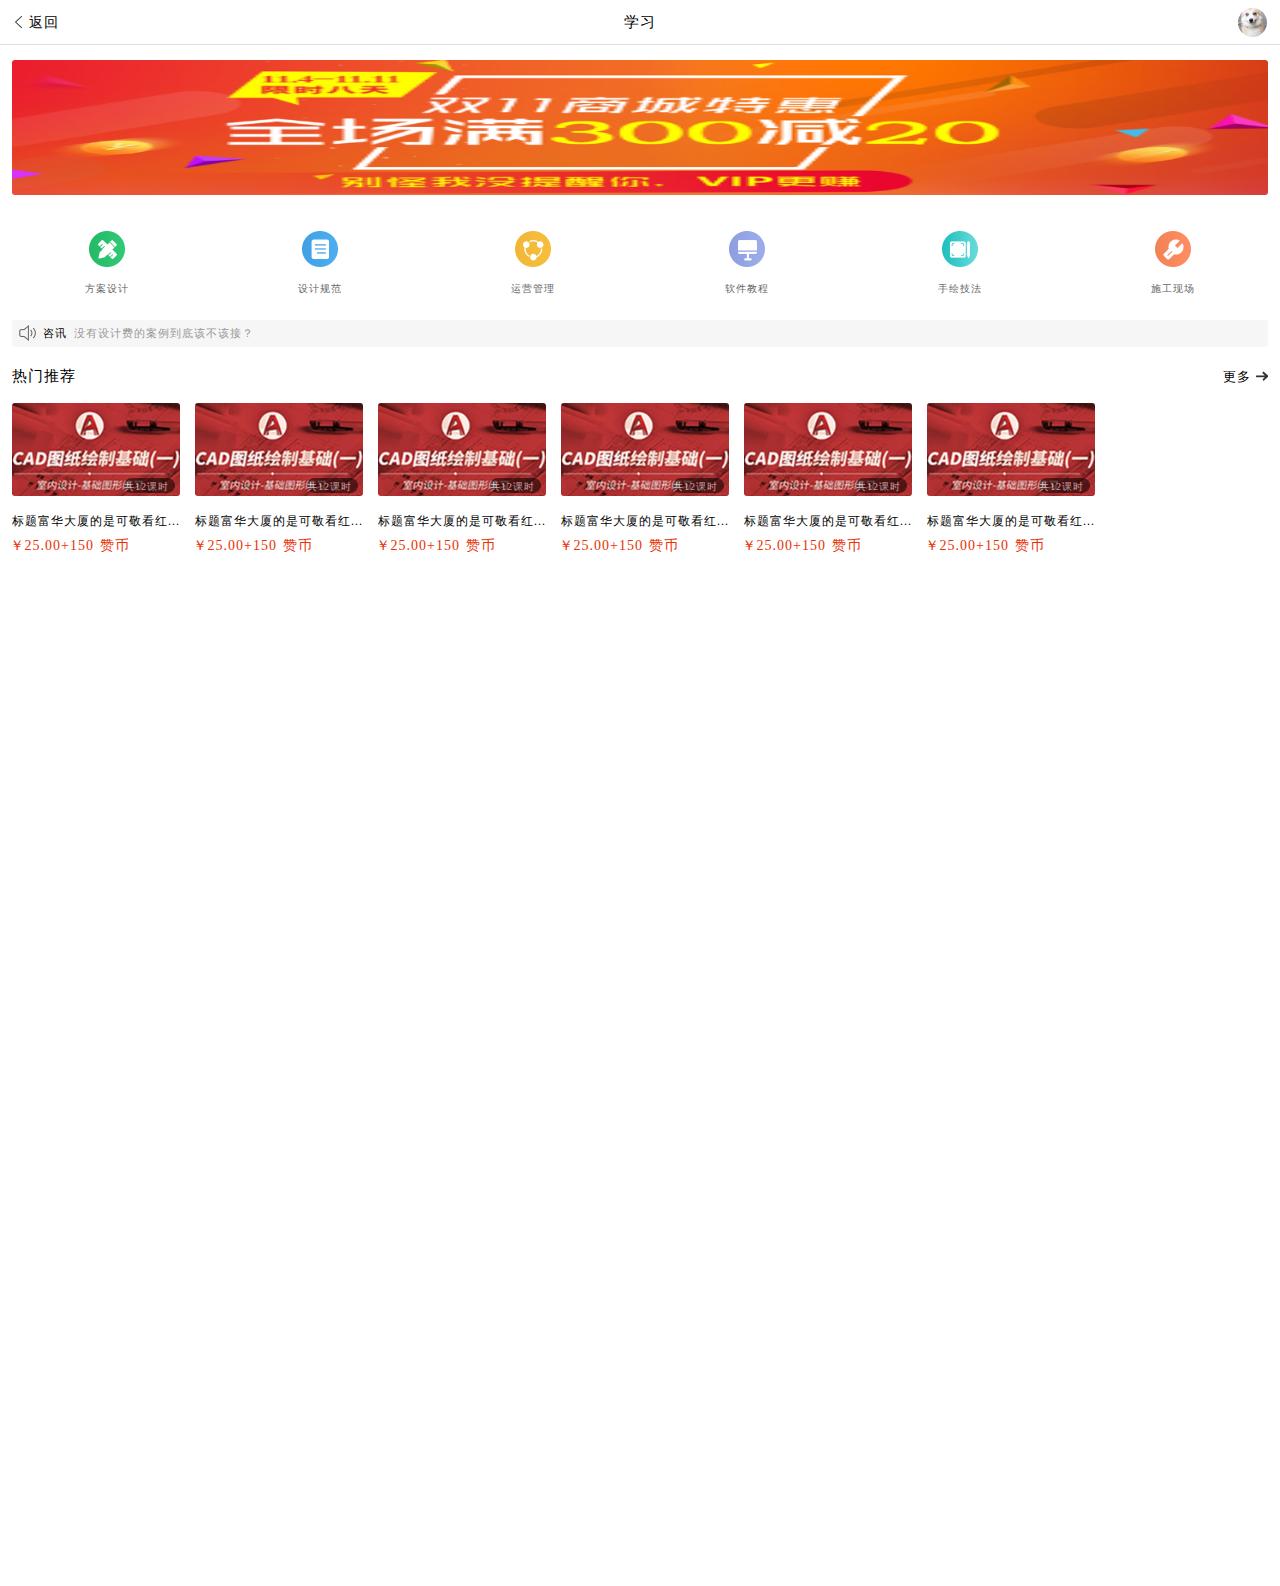
==== index.html @ 55094e53 "完成我的学习页面" ====
<!DOCTYPE html>
<html lang="en">
<head>
	<meta charset="UTF-8">
	<meta name="viewport" content="width=device-width, user-scalable=no, initial-scale=1.0, maximum-scale=1.0, minimum-scale=1.0">
	<title>学习</title>
	<link rel="shortcut icon" href="image/favicon.png">
	<link rel="stylesheet" href="css/index.css">
</head>
<body>
	<div class="header">
		<a href="#" class="return">
			<img src="image/return.png" alt="返回">
			<span>返回</span>
		</a>
		<p>学习</p>
		<a href="#" class="user"><img src="image/study/user.jpg" alt="头像"></a>
	</div>
	<div class="main">
		<div class="scroll">
			<div class="container">
		        <div class="list" style="left:0px;">
		            <img src="image/index/1576479205.png" alt="1"/>
		            <img src="image/index/1576479205.png" alt="2"/>
		            <img src="image/index/1576479205.png" alt="3"/>
		            <img src="image/index/1576479205.png" alt="4"/>
		            <img src="image/index/1576479205.png" alt="5"/>
		        </div>
		    </div>
		</div>
		<div class="nav">
			<div class="nav-1">
				<a href="">
					<img src="image/index/conceptual-design.png" alt="img">
					<p>方案设计</p>
				</a>
			</div>
			<div class="nav-2">
				<a href="">
					<img src="image/index/design-code.png" alt="img">
					<p>设计规范</p>
				</a>
			</div>
			<div class="nav-3">
				<a href="">
					<img src="image/index/operations.png" alt="img">
					<p>运营管理</p>
				</a>
			</div>
			<div class="nav-4">
				<a href="">
					<img src="image/index/Software-tutorial.png" alt="img">
					<p>软件教程</p>
				</a>
			</div>
			<div class="nav-5">
				<a href="">
					<img src="image/index/Hand-painted.png" alt="img">
					<p>手绘技法</p>
				</a>
			</div>
			<div class="nav-6">
				<a href="">
					<img src="image/index/construction-site.png" alt="img">
					<p>施工现场</p>
				</a>
			</div>
		</div>
		<div class="message">
			<a href="">
				<img src="image/index/message.png" alt="img">
				<p class="p1">咨讯</p>
				<p class="p2">没有设计费的案例到底该不该接？</p>
			</a>
		</div>
		<div class="recommend">
			<div class="rec-header">
				<p>热门推荐</p>
				<a href="">更多
					<img src="image/index/more.png" alt="img">
				</a>
			</div>
			<div class="rec-content">
				<div class="content-0" id="content-0">
					<a href="">
						<img src="image/cart/bg-0.png" alt="img">
						<div class="hour">
							<p>共</p>
							<p>12</p>
							<p>课时</p>
						</div>
						<p class="title">标题富华大厦的是可敬看红...</p>
						<div class="price">
							<p>￥</p>
							<p>25.00</p>
							<p>+</p>
							<p>150</p>
							<p class="p5">赞币</p>
						</div>
					</a>
				</div>
			</div>
		</div>
	</div>

	<script type="text/javascript" src="js/jquery-1.11.2.min.js"></script>
	<script type="text/javascript" src="js/viewport.js"></script>
	<script type="text/javascript" src="js/index.js"></script>
</body>
</html>
---- css/index.css ----
body { margin: 0px; padding: 0px; background-color: #f6f6f6; }

p { margin: 0px; }

a, div { text-decoration: none; -webkit-tap-highlight-color: rgba(255, 0, 0, 0); }

.header { position: fixed; top: 0px; width: 100%; height: 44px; background: white; text-align: center; border-bottom: 1px solid #dddddd; z-index: 2; }
[data-dpr="2"] .header { height: 88px; }
[data-dpr="2.625"] .header { height: 115.5px; }
[data-dpr="3"] .header { height: 145.0549450549px; }
[data-dpr="3.5"] .header { height: 154px; }
.header .return { position: absolute; line-height: 0px; z-index: 1; font-size: 14px; font-family: PingFang SC; font-weight: 400; letter-spacing: 1px; color: black; left: 15px; top: 16px; }
[data-dpr="2"] .header .return { font-size: 28px; }
[data-dpr="2.625"] .header .return { font-size: 36.75px; }
[data-dpr="3"] .header .return { font-size: 46.1538461538px; }
[data-dpr="3.5"] .header .return { font-size: 49px; }
[data-dpr="2"] .header .return { left: 30px; }
[data-dpr="2.625"] .header .return { left: 39.375px; }
[data-dpr="3"] .header .return { left: 49.4505494505px; }
[data-dpr="3.5"] .header .return { left: 52.5px; }
[data-dpr="2"] .header .return { top: 32px; }
[data-dpr="2.625"] .header .return { top: 42px; }
[data-dpr="3"] .header .return { top: 52.7472527473px; }
[data-dpr="3.5"] .header .return { top: 56px; }
.header .return img { width: 7px; padding-right: 7.5px; }
[data-dpr="2"] .header .return img { width: 14px; }
[data-dpr="2.625"] .header .return img { width: 18.375px; }
[data-dpr="3"] .header .return img { width: 23.0769230769px; }
[data-dpr="3.5"] .header .return img { width: 24.5px; }
[data-dpr="2"] .header .return img { padding-right: 15px; }
[data-dpr="2.625"] .header .return img { padding-right: 19.6875px; }
[data-dpr="3"] .header .return img { padding-right: 24.7252747253px; }
[data-dpr="3.5"] .header .return img { padding-right: 26.25px; }
.header span { position: relative; top: -1px; left: -5px; font-size: 14px; font-family: PingFang SC; font-weight: 400; letter-spacing: 1px; color: black; }
[data-dpr="2"] .header span { top: -2px; }
[data-dpr="2.625"] .header span { top: -2.625px; }
[data-dpr="3"] .header span { top: -3.2967032967px; }
[data-dpr="3.5"] .header span { top: -3.5px; }
[data-dpr="2"] .header span { left: -10px; }
[data-dpr="2.625"] .header span { left: -13.125px; }
[data-dpr="3"] .header span { left: -16.4835164835px; }
[data-dpr="3.5"] .header span { left: -17.5px; }
[data-dpr="2"] .header span { font-size: 28px; }
[data-dpr="2.625"] .header span { font-size: 36.75px; }
[data-dpr="3"] .header span { font-size: 46.1538461538px; }
[data-dpr="3.5"] .header span { font-size: 49px; }
.header .user { position: absolute; line-height: 0px; z-index: 1; right: 13px; top: 7.5px; }
[data-dpr="2"] .header .user { right: 26px; }
[data-dpr="2.625"] .header .user { right: 34.125px; }
[data-dpr="3"] .header .user { right: 42.8571428571px; }
[data-dpr="3.5"] .header .user { right: 45.5px; }
[data-dpr="2"] .header .user { top: 15px; }
[data-dpr="2.625"] .header .user { top: 19.6875px; }
[data-dpr="3"] .header .user { top: 24.7252747253px; }
[data-dpr="3.5"] .header .user { top: 26.25px; }
.header .user img { width: 29.4px; height: 29.4px; border-radius: 50%; }
[data-dpr="2"] .header .user img { width: 58.8px; }
[data-dpr="2.625"] .header .user img { width: 77.175px; }
[data-dpr="3"] .header .user img { width: 96.9230769231px; }
[data-dpr="3.5"] .header .user img { width: 102.9px; }
[data-dpr="2"] .header .user img { height: 58.8px; }
[data-dpr="2.625"] .header .user img { height: 77.175px; }
[data-dpr="3"] .header .user img { height: 96.9230769231px; }
[data-dpr="3.5"] .header .user img { height: 102.9px; }
.header p { position: relative; top: 14.5px; font-size: 15px; font-family: PingFang SC; font-weight: 400; letter-spacing: 1px; color: black; line-height: 15px; }
[data-dpr="2"] .header p { top: 29px; }
[data-dpr="2.625"] .header p { top: 38.0625px; }
[data-dpr="3"] .header p { top: 47.8021978022px; }
[data-dpr="3.5"] .header p { top: 50.75px; }
[data-dpr="2"] .header p { font-size: 30px; }
[data-dpr="2.625"] .header p { font-size: 39.375px; }
[data-dpr="3"] .header p { font-size: 49.4505494505px; }
[data-dpr="3.5"] .header p { font-size: 52.5px; }
[data-dpr="2"] .header p { line-height: 30px; }
[data-dpr="2.625"] .header p { line-height: 39.375px; }
[data-dpr="3"] .header p { line-height: 49.4505494505px; }
[data-dpr="3.5"] .header p { line-height: 52.5px; }

.main { width: 100%; background: white; padding-top: 60px; }
[data-dpr="2"] .main { padding-top: 120px; }
[data-dpr="2.625"] .main { padding-top: 157.5px; }
[data-dpr="3"] .main { padding-top: 197.8021978022px; }
[data-dpr="3.5"] .main { padding-top: 210px; }
.main .scroll { padding-left: 12px; padding-right: 12px; height: 134.5px; }
[data-dpr="2"] .main .scroll { padding-left: 24px; }
[data-dpr="2.625"] .main .scroll { padding-left: 31.5px; }
[data-dpr="3"] .main .scroll { padding-left: 39.5604395604px; }
[data-dpr="3.5"] .main .scroll { padding-left: 42px; }
[data-dpr="2"] .main .scroll { padding-right: 24px; }
[data-dpr="2.625"] .main .scroll { padding-right: 31.5px; }
[data-dpr="3"] .main .scroll { padding-right: 39.5604395604px; }
[data-dpr="3.5"] .main .scroll { padding-right: 42px; }
[data-dpr="2"] .main .scroll { height: 269px; }
[data-dpr="2.625"] .main .scroll { height: 353.0625px; }
[data-dpr="3"] .main .scroll { height: 443.4065934066px; }
[data-dpr="3.5"] .main .scroll { height: 470.75px; }
.main .scroll .container { width: 100%; height: 100%; overflow: hidden; position: relative; margin: 0 auto; border-radius: 3px; }
[data-dpr="2"] .main .scroll .container { border-radius: 6px; }
[data-dpr="2.625"] .main .scroll .container { border-radius: 7.875px; }
[data-dpr="3"] .main .scroll .container { border-radius: 9.8901098901px; }
[data-dpr="3.5"] .main .scroll .container { border-radius: 10.5px; }
.main .scroll .container .list { width: 500%; height: 100%; position: absolute; }
.main .scroll .container .list > img { float: left; width: 20%; height: 100%; }
.main .nav { margin-top: 22px; margin-bottom: 22px; display: flex; }
[data-dpr="2"] .main .nav { margin-top: 44px; }
[data-dpr="2.625"] .main .nav { margin-top: 57.75px; }
[data-dpr="3"] .main .nav { margin-top: 72.5274725275px; }
[data-dpr="3.5"] .main .nav { margin-top: 77px; }
[data-dpr="2"] .main .nav { margin-bottom: 44px; }
[data-dpr="2.625"] .main .nav { margin-bottom: 57.75px; }
[data-dpr="3"] .main .nav { margin-bottom: 72.5274725275px; }
[data-dpr="3.5"] .main .nav { margin-bottom: 77px; }
.main .nav div { width: 16.666666%; text-align: center; }
.main .nav div img { width: 36px; height: 36px; }
[data-dpr="2"] .main .nav div img { width: 72px; }
[data-dpr="2.625"] .main .nav div img { width: 94.5px; }
[data-dpr="3"] .main .nav div img { width: 118.6813186813px; }
[data-dpr="3.5"] .main .nav div img { width: 126px; }
[data-dpr="2"] .main .nav div img { height: 72px; }
[data-dpr="2.625"] .main .nav div img { height: 94.5px; }
[data-dpr="3"] .main .nav div img { height: 118.6813186813px; }
[data-dpr="3.5"] .main .nav div img { height: 126px; }
.main .nav div p { font-size: 10px; font-family: PingFang SC; font-weight: 400; letter-spacing: 1px; color: #666666; line-height: 18px; }
[data-dpr="2"] .main .nav div p { font-size: 20px; }
[data-dpr="2.625"] .main .nav div p { font-size: 26.25px; }
[data-dpr="3"] .main .nav div p { font-size: 32.967032967px; }
[data-dpr="3.5"] .main .nav div p { font-size: 35px; }
[data-dpr="2"] .main .nav div p { line-height: 36px; }
[data-dpr="2.625"] .main .nav div p { line-height: 47.25px; }
[data-dpr="3"] .main .nav div p { line-height: 59.3406593407px; }
[data-dpr="3.5"] .main .nav div p { line-height: 63px; }
.main .message { position: relative; margin-left: 12px; margin-right: 12px; margin-bottom: 22px; height: 27px; background: #f6f6f6; border-radius: 3px; }
[data-dpr="2"] .main .message { margin-left: 24px; }
[data-dpr="2.625"] .main .message { margin-left: 31.5px; }
[data-dpr="3"] .main .message { margin-left: 39.5604395604px; }
[data-dpr="3.5"] .main .message { margin-left: 42px; }
[data-dpr="2"] .main .message { margin-right: 24px; }
[data-dpr="2.625"] .main .message { margin-right: 31.5px; }
[data-dpr="3"] .main .message { margin-right: 39.5604395604px; }
[data-dpr="3.5"] .main .message { margin-right: 42px; }
[data-dpr="2"] .main .message { margin-bottom: 44px; }
[data-dpr="2.625"] .main .message { margin-bottom: 57.75px; }
[data-dpr="3"] .main .message { margin-bottom: 72.5274725275px; }
[data-dpr="3.5"] .main .message { margin-bottom: 77px; }
[data-dpr="2"] .main .message { height: 54px; }
[data-dpr="2.625"] .main .message { height: 70.875px; }
[data-dpr="3"] .main .message { height: 89.010989011px; }
[data-dpr="3.5"] .main .message { height: 94.5px; }
[data-dpr="2"] .main .message { border-radius: 6px; }
[data-dpr="2.625"] .main .message { border-radius: 7.875px; }
[data-dpr="3"] .main .message { border-radius: 9.8901098901px; }
[data-dpr="3.5"] .main .message { border-radius: 10.5px; }
.main .message img { position: absolute; top: 5.5px; left: 7px; width: 17px; height: 16px; }
[data-dpr="2"] .main .message img { top: 11px; }
[data-dpr="2.625"] .main .message img { top: 14.4375px; }
[data-dpr="3"] .main .message img { top: 18.1318681319px; }
[data-dpr="3.5"] .main .message img { top: 19.25px; }
[data-dpr="2"] .main .message img { left: 14px; }
[data-dpr="2.625"] .main .message img { left: 18.375px; }
[data-dpr="3"] .main .message img { left: 23.0769230769px; }
[data-dpr="3.5"] .main .message img { left: 24.5px; }
[data-dpr="2"] .main .message img { width: 34px; }
[data-dpr="2.625"] .main .message img { width: 44.625px; }
[data-dpr="3"] .main .message img { width: 56.043956044px; }
[data-dpr="3.5"] .main .message img { width: 59.5px; }
[data-dpr="2"] .main .message img { height: 32px; }
[data-dpr="2.625"] .main .message img { height: 42px; }
[data-dpr="3"] .main .message img { height: 52.7472527473px; }
[data-dpr="3.5"] .main .message img { height: 56px; }
.main .message .p1 { position: absolute; top: 8px; left: 31px; font-size: 11px; font-family: PingFang SC; font-weight: 400; letter-spacing: 1px; color: black; line-height: 10.5px; }
[data-dpr="2"] .main .message .p1 { top: 16px; }
[data-dpr="2.625"] .main .message .p1 { top: 21px; }
[data-dpr="3"] .main .message .p1 { top: 26.3736263736px; }
[data-dpr="3.5"] .main .message .p1 { top: 28px; }
[data-dpr="2"] .main .message .p1 { left: 62px; }
[data-dpr="2.625"] .main .message .p1 { left: 81.375px; }
[data-dpr="3"] .main .message .p1 { left: 102.1978021978px; }
[data-dpr="3.5"] .main .message .p1 { left: 108.5px; }
[data-dpr="2"] .main .message .p1 { font-size: 22px; }
[data-dpr="2.625"] .main .message .p1 { font-size: 28.875px; }
[data-dpr="3"] .main .message .p1 { font-size: 36.2637362637px; }
[data-dpr="3.5"] .main .message .p1 { font-size: 38.5px; }
[data-dpr="2"] .main .message .p1 { line-height: 21px; }
[data-dpr="2.625"] .main .message .p1 { line-height: 27.5625px; }
[data-dpr="3"] .main .message .p1 { line-height: 34.6153846154px; }
[data-dpr="3.5"] .main .message .p1 { line-height: 36.75px; }
.main .message .p2 { position: absolute; top: 8px; left: 61.5px; font-size: 11px; font-family: PingFang SC; font-weight: 400; letter-spacing: 1px; color: #999999; line-height: 10.5px; }
[data-dpr="2"] .main .message .p2 { top: 16px; }
[data-dpr="2.625"] .main .message .p2 { top: 21px; }
[data-dpr="3"] .main .message .p2 { top: 26.3736263736px; }
[data-dpr="3.5"] .main .message .p2 { top: 28px; }
[data-dpr="2"] .main .message .p2 { left: 123px; }
[data-dpr="2.625"] .main .message .p2 { left: 161.4375px; }
[data-dpr="3"] .main .message .p2 { left: 202.7472527473px; }
[data-dpr="3.5"] .main .message .p2 { left: 215.25px; }
[data-dpr="2"] .main .message .p2 { font-size: 22px; }
[data-dpr="2.625"] .main .message .p2 { font-size: 28.875px; }
[data-dpr="3"] .main .message .p2 { font-size: 36.2637362637px; }
[data-dpr="3.5"] .main .message .p2 { font-size: 38.5px; }
[data-dpr="2"] .main .message .p2 { line-height: 21px; }
[data-dpr="2.625"] .main .message .p2 { line-height: 27.5625px; }
[data-dpr="3"] .main .message .p2 { line-height: 34.6153846154px; }
[data-dpr="3.5"] .main .message .p2 { line-height: 36.75px; }
.main .recommend { position: relative; }
.main .recommend .rec-header { position: relative; margin-left: 12px; margin-right: 12px; margin-bottom: 2px; }
[data-dpr="2"] .main .recommend .rec-header { margin-left: 24px; }
[data-dpr="2.625"] .main .recommend .rec-header { margin-left: 31.5px; }
[data-dpr="3"] .main .recommend .rec-header { margin-left: 39.5604395604px; }
[data-dpr="3.5"] .main .recommend .rec-header { margin-left: 42px; }
[data-dpr="2"] .main .recommend .rec-header { margin-right: 24px; }
[data-dpr="2.625"] .main .recommend .rec-header { margin-right: 31.5px; }
[data-dpr="3"] .main .recommend .rec-header { margin-right: 39.5604395604px; }
[data-dpr="3.5"] .main .recommend .rec-header { margin-right: 42px; }
[data-dpr="2"] .main .recommend .rec-header { margin-bottom: 4px; }
[data-dpr="2.625"] .main .recommend .rec-header { margin-bottom: 5.25px; }
[data-dpr="3"] .main .recommend .rec-header { margin-bottom: 6.5934065934px; }
[data-dpr="3.5"] .main .recommend .rec-header { margin-bottom: 7px; }
.main .recommend .rec-header p { font-size: 15px; font-family: PingFang SC; font-weight: 400; letter-spacing: 1px; font-weight: 500; color: black; line-height: 15px; }
[data-dpr="2"] .main .recommend .rec-header p { font-size: 30px; }
[data-dpr="2.625"] .main .recommend .rec-header p { font-size: 39.375px; }
[data-dpr="3"] .main .recommend .rec-header p { font-size: 49.4505494505px; }
[data-dpr="3.5"] .main .recommend .rec-header p { font-size: 52.5px; }
[data-dpr="2"] .main .recommend .rec-header p { line-height: 30px; }
[data-dpr="2.625"] .main .recommend .rec-header p { line-height: 39.375px; }
[data-dpr="3"] .main .recommend .rec-header p { line-height: 49.4505494505px; }
[data-dpr="3.5"] .main .recommend .rec-header p { line-height: 52.5px; }
.main .recommend .rec-header a { position: absolute; top: 0px; right: 0px; width: 45px; font-size: 13px; font-family: PingFang SC; font-weight: 400; letter-spacing: 1px; font-weight: 500; color: black; line-height: 15px; }
[data-dpr="2"] .main .recommend .rec-header a { width: 90px; }
[data-dpr="2.625"] .main .recommend .rec-header a { width: 118.125px; }
[data-dpr="3"] .main .recommend .rec-header a { width: 148.3516483516px; }
[data-dpr="3.5"] .main .recommend .rec-header a { width: 157.5px; }
[data-dpr="2"] .main .recommend .rec-header a { font-size: 26px; }
[data-dpr="2.625"] .main .recommend .rec-header a { font-size: 34.125px; }
[data-dpr="3"] .main .recommend .rec-header a { font-size: 42.8571428571px; }
[data-dpr="3.5"] .main .recommend .rec-header a { font-size: 45.5px; }
[data-dpr="2"] .main .recommend .rec-header a { line-height: 30px; }
[data-dpr="2.625"] .main .recommend .rec-header a { line-height: 39.375px; }
[data-dpr="3"] .main .recommend .rec-header a { line-height: 49.4505494505px; }
[data-dpr="3.5"] .main .recommend .rec-header a { line-height: 52.5px; }
.main .recommend .rec-header a img { position: absolute; top: 2.5px; right: 0.5px; width: 11.5px; height: 10px; }
[data-dpr="2"] .main .recommend .rec-header a img { top: 5px; }
[data-dpr="2.625"] .main .recommend .rec-header a img { top: 6.5625px; }
[data-dpr="3"] .main .recommend .rec-header a img { top: 8.2417582418px; }
[data-dpr="3.5"] .main .recommend .rec-header a img { top: 8.75px; }
[data-dpr="2"] .main .recommend .rec-header a img { right: 1px; }
[data-dpr="2.625"] .main .recommend .rec-header a img { right: 1.3125px; }
[data-dpr="3"] .main .recommend .rec-header a img { right: 1.6483516484px; }
[data-dpr="3.5"] .main .recommend .rec-header a img { right: 1.75px; }
[data-dpr="2"] .main .recommend .rec-header a img { width: 23px; }
[data-dpr="2.625"] .main .recommend .rec-header a img { width: 30.1875px; }
[data-dpr="3"] .main .recommend .rec-header a img { width: 37.9120879121px; }
[data-dpr="3.5"] .main .recommend .rec-header a img { width: 40.25px; }
[data-dpr="2"] .main .recommend .rec-header a img { height: 20px; }
[data-dpr="2.625"] .main .recommend .rec-header a img { height: 26.25px; }
[data-dpr="3"] .main .recommend .rec-header a img { height: 32.967032967px; }
[data-dpr="3.5"] .main .recommend .rec-header a img { height: 35px; }
.main .recommend .rec-content { height: 1200px; margin-left: 4.5px; margin-right: 4.5px; }
[data-dpr="2"] .main .recommend .rec-content { margin-left: 9px; }
[data-dpr="2.625"] .main .recommend .rec-content { margin-left: 11.8125px; }
[data-dpr="3"] .main .recommend .rec-content { margin-left: 14.8351648352px; }
[data-dpr="3.5"] .main .recommend .rec-content { margin-left: 15.75px; }
[data-dpr="2"] .main .recommend .rec-content { margin-right: 9px; }
[data-dpr="2.625"] .main .recommend .rec-content { margin-right: 11.8125px; }
[data-dpr="3"] .main .recommend .rec-content { margin-right: 14.8351648352px; }
[data-dpr="3.5"] .main .recommend .rec-content { margin-right: 15.75px; }
.main .recommend .rec-content .content-0 { position: relative; width: 168px; margin-left: 7.5px; margin-right: 7.5px; float: left; margin-top: 17px; }
[data-dpr="2"] .main .recommend .rec-content .content-0 { width: 336px; }
[data-dpr="2.625"] .main .recommend .rec-content .content-0 { width: 441px; }
[data-dpr="3"] .main .recommend .rec-content .content-0 { width: 553.8461538462px; }
[data-dpr="3.5"] .main .recommend .rec-content .content-0 { width: 588px; }
[data-dpr="2"] .main .recommend .rec-content .content-0 { margin-left: 15px; }
[data-dpr="2.625"] .main .recommend .rec-content .content-0 { margin-left: 19.6875px; }
[data-dpr="3"] .main .recommend .rec-content .content-0 { margin-left: 24.7252747253px; }
[data-dpr="3.5"] .main .recommend .rec-content .content-0 { margin-left: 26.25px; }
[data-dpr="2"] .main .recommend .rec-content .content-0 { margin-right: 15px; }
[data-dpr="2.625"] .main .recommend .rec-content .content-0 { margin-right: 19.6875px; }
[data-dpr="3"] .main .recommend .rec-content .content-0 { margin-right: 24.7252747253px; }
[data-dpr="3.5"] .main .recommend .rec-content .content-0 { margin-right: 26.25px; }
[data-dpr="2"] .main .recommend .rec-content .content-0 { margin-top: 34px; }
[data-dpr="2.625"] .main .recommend .rec-content .content-0 { margin-top: 44.625px; }
[data-dpr="3"] .main .recommend .rec-content .content-0 { margin-top: 56.043956044px; }
[data-dpr="3.5"] .main .recommend .rec-content .content-0 { margin-top: 59.5px; }
.main .recommend .rec-content .content-0 img { width: 100%; margin-bottom: 7.5px; border-radius: 3px; }
[data-dpr="2"] .main .recommend .rec-content .content-0 img { margin-bottom: 15px; }
[data-dpr="2.625"] .main .recommend .rec-content .content-0 img { margin-bottom: 19.6875px; }
[data-dpr="3"] .main .recommend .rec-content .content-0 img { margin-bottom: 24.7252747253px; }
[data-dpr="3.5"] .main .recommend .rec-content .content-0 img { margin-bottom: 26.25px; }
[data-dpr="2"] .main .recommend .rec-content .content-0 img { border-radius: 6px; }
[data-dpr="2.625"] .main .recommend .rec-content .content-0 img { border-radius: 7.875px; }
[data-dpr="3"] .main .recommend .rec-content .content-0 img { border-radius: 9.8901098901px; }
[data-dpr="3.5"] .main .recommend .rec-content .content-0 img { border-radius: 10.5px; }
.main .recommend .rec-content .content-0 .hour { position: absolute; top: 75px; right: 5px; width: 51px; height: 15px; background: black; opacity: 0.5; border-radius: 7.5px; display: flex; }
[data-dpr="2"] .main .recommend .rec-content .content-0 .hour { top: 150px; }
[data-dpr="2.625"] .main .recommend .rec-content .content-0 .hour { top: 196.875px; }
[data-dpr="3"] .main .recommend .rec-content .content-0 .hour { top: 247.2527472527px; }
[data-dpr="3.5"] .main .recommend .rec-content .content-0 .hour { top: 262.5px; }
[data-dpr="2"] .main .recommend .rec-content .content-0 .hour { right: 10px; }
[data-dpr="2.625"] .main .recommend .rec-content .content-0 .hour { right: 13.125px; }
[data-dpr="3"] .main .recommend .rec-content .content-0 .hour { right: 16.4835164835px; }
[data-dpr="3.5"] .main .recommend .rec-content .content-0 .hour { right: 17.5px; }
[data-dpr="2"] .main .recommend .rec-content .content-0 .hour { width: 102px; }
[data-dpr="2.625"] .main .recommend .rec-content .content-0 .hour { width: 133.875px; }
[data-dpr="3"] .main .recommend .rec-content .content-0 .hour { width: 168.1318681319px; }
[data-dpr="3.5"] .main .recommend .rec-content .content-0 .hour { width: 178.5px; }
[data-dpr="2"] .main .recommend .rec-content .content-0 .hour { height: 30px; }
[data-dpr="2.625"] .main .recommend .rec-content .content-0 .hour { height: 39.375px; }
[data-dpr="3"] .main .recommend .rec-content .content-0 .hour { height: 49.4505494505px; }
[data-dpr="3.5"] .main .recommend .rec-content .content-0 .hour { height: 52.5px; }
[data-dpr="2"] .main .recommend .rec-content .content-0 .hour { border-radius: 15px; }
[data-dpr="2.625"] .main .recommend .rec-content .content-0 .hour { border-radius: 19.6875px; }
[data-dpr="3"] .main .recommend .rec-content .content-0 .hour { border-radius: 24.7252747253px; }
[data-dpr="3.5"] .main .recommend .rec-content .content-0 .hour { border-radius: 26.25px; }
.main .recommend .rec-content .content-0 .hour p { font-size: 10px; font-family: PingFang SC; font-weight: 400; letter-spacing: 1px; color: white; line-height: 18px; }
[data-dpr="2"] .main .recommend .rec-content .content-0 .hour p { font-size: 20px; }
[data-dpr="2.625"] .main .recommend .rec-content .content-0 .hour p { font-size: 26.25px; }
[data-dpr="3"] .main .recommend .rec-content .content-0 .hour p { font-size: 32.967032967px; }
[data-dpr="3.5"] .main .recommend .rec-content .content-0 .hour p { font-size: 35px; }
[data-dpr="2"] .main .recommend .rec-content .content-0 .hour p { line-height: 36px; }
[data-dpr="2.625"] .main .recommend .rec-content .content-0 .hour p { line-height: 47.25px; }
[data-dpr="3"] .main .recommend .rec-content .content-0 .hour p { line-height: 59.3406593407px; }
[data-dpr="3.5"] .main .recommend .rec-content .content-0 .hour p { line-height: 63px; }
.main .recommend .rec-content .content-0 .title { font-size: 12px; font-family: PingFang SC; font-weight: 400; letter-spacing: 1px; color: black; line-height: 11.5px; }
[data-dpr="2"] .main .recommend .rec-content .content-0 .title { font-size: 24px; }
[data-dpr="2.625"] .main .recommend .rec-content .content-0 .title { font-size: 31.5px; }
[data-dpr="3"] .main .recommend .rec-content .content-0 .title { font-size: 39.5604395604px; }
[data-dpr="3.5"] .main .recommend .rec-content .content-0 .title { font-size: 42px; }
[data-dpr="2"] .main .recommend .rec-content .content-0 .title { line-height: 23px; }
[data-dpr="2.625"] .main .recommend .rec-content .content-0 .title { line-height: 30.1875px; }
[data-dpr="3"] .main .recommend .rec-content .content-0 .title { line-height: 37.9120879121px; }
[data-dpr="3.5"] .main .recommend .rec-content .content-0 .title { line-height: 40.25px; }
.main .recommend .rec-content .content-0 .price { position: relative; left: -2.5px; margin-top: 12.5px; display: flex; }
[data-dpr="2"] .main .recommend .rec-content .content-0 .price { left: -5px; }
[data-dpr="2.625"] .main .recommend .rec-content .content-0 .price { left: -6.5625px; }
[data-dpr="3"] .main .recommend .rec-content .content-0 .price { left: -8.2417582418px; }
[data-dpr="3.5"] .main .recommend .rec-content .content-0 .price { left: -8.75px; }
[data-dpr="2"] .main .recommend .rec-content .content-0 .price { margin-top: 25px; }
[data-dpr="2.625"] .main .recommend .rec-content .content-0 .price { margin-top: 32.8125px; }
[data-dpr="3"] .main .recommend .rec-content .content-0 .price { margin-top: 41.2087912088px; }
[data-dpr="3.5"] .main .recommend .rec-content .content-0 .price { margin-top: 43.75px; }
.main .recommend .rec-content .content-0 .price p { font-size: 14px; font-family: PingFang SC; font-weight: 400; letter-spacing: 1px; color: #e83104; line-height: 11px; }
[data-dpr="2"] .main .recommend .rec-content .content-0 .price p { font-size: 28px; }
[data-dpr="2.625"] .main .recommend .rec-content .content-0 .price p { font-size: 36.75px; }
[data-dpr="3"] .main .recommend .rec-content .content-0 .price p { font-size: 46.1538461538px; }
[data-dpr="3.5"] .main .recommend .rec-content .content-0 .price p { font-size: 49px; }
[data-dpr="2"] .main .recommend .rec-content .content-0 .price p { line-height: 22px; }
[data-dpr="2.625"] .main .recommend .rec-content .content-0 .price p { line-height: 28.875px; }
[data-dpr="3"] .main .recommend .rec-content .content-0 .price p { line-height: 36.2637362637px; }
[data-dpr="3.5"] .main .recommend .rec-content .content-0 .price p { line-height: 38.5px; }
.main .recommend .rec-content .content-0 .price .p5 { margin-left: 6px; }
[data-dpr="2"] .main .recommend .rec-content .content-0 .price .p5 { margin-left: 12px; }
[data-dpr="2.625"] .main .recommend .rec-content .content-0 .price .p5 { margin-left: 15.75px; }
[data-dpr="3"] .main .recommend .rec-content .content-0 .price .p5 { margin-left: 19.7802197802px; }
[data-dpr="3.5"] .main .recommend .rec-content .content-0 .price .p5 { margin-left: 21px; }

/*# sourceMappingURL=index.css.map */
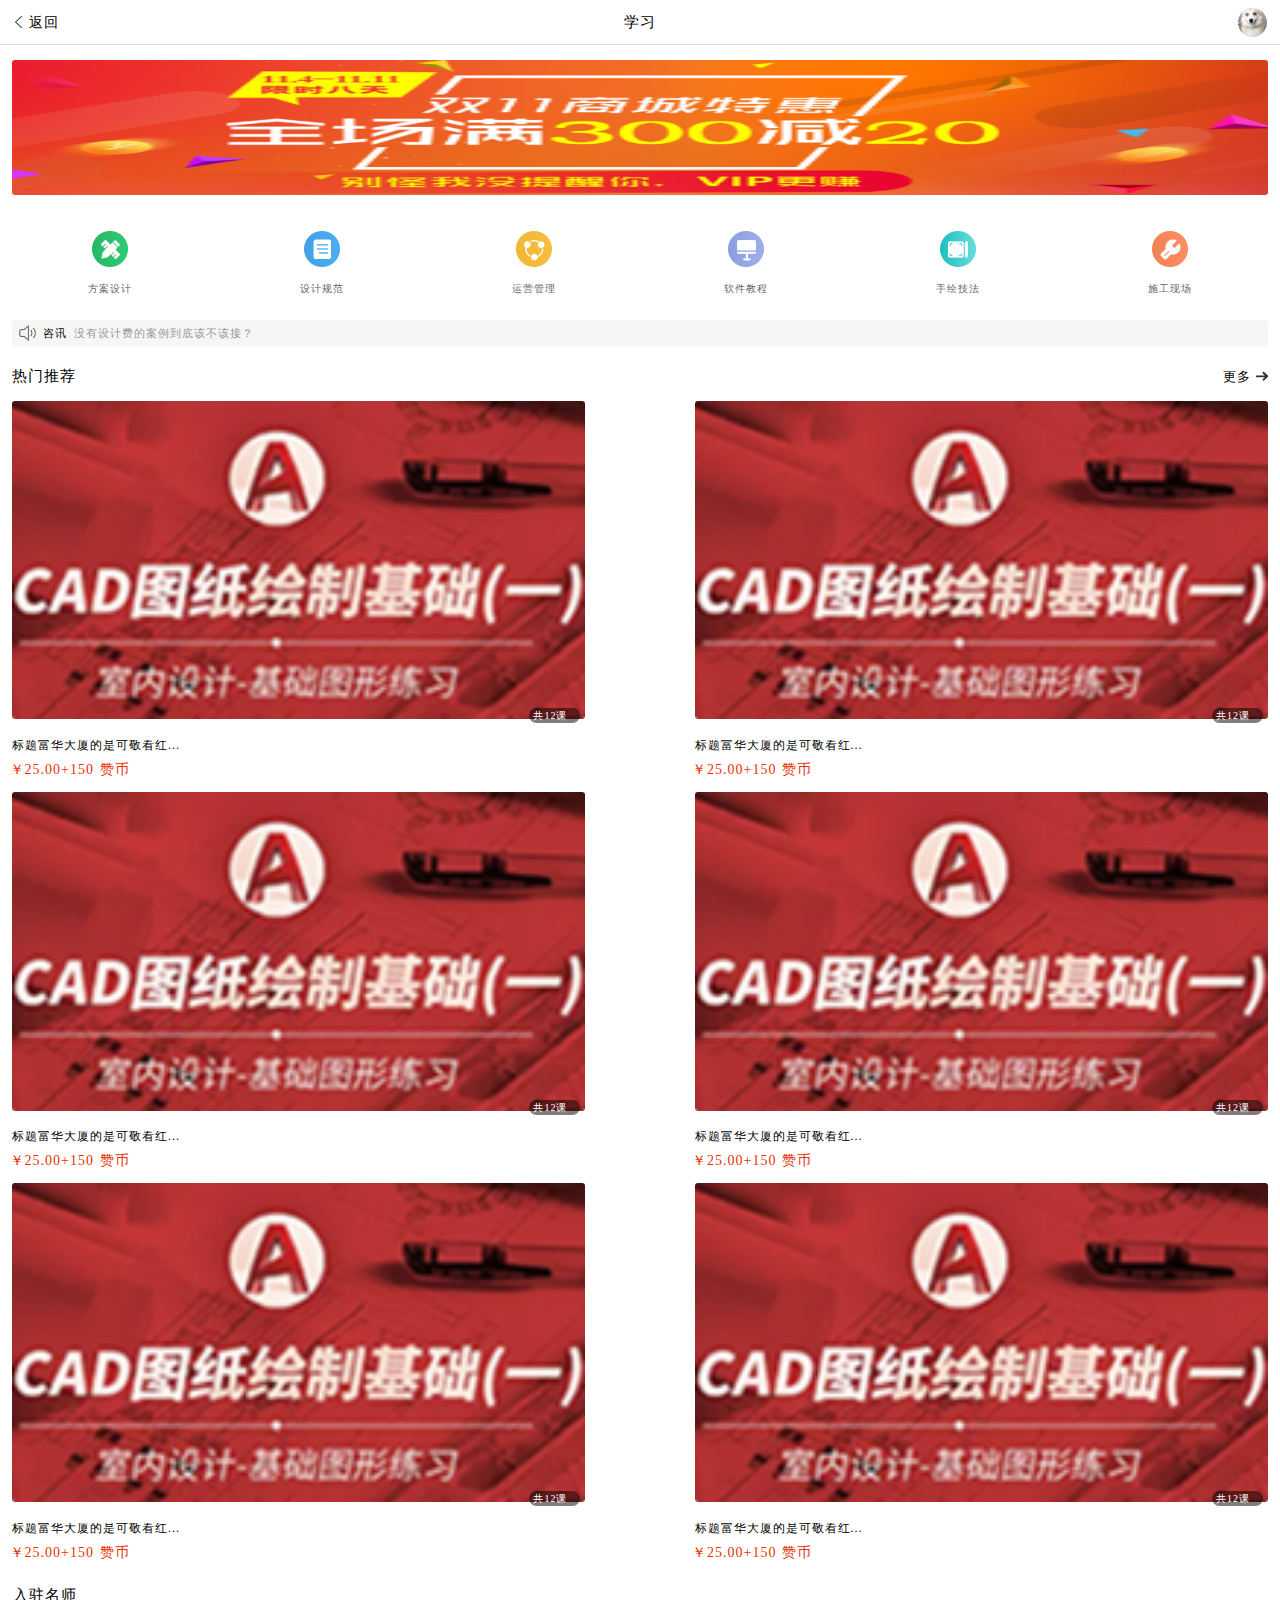
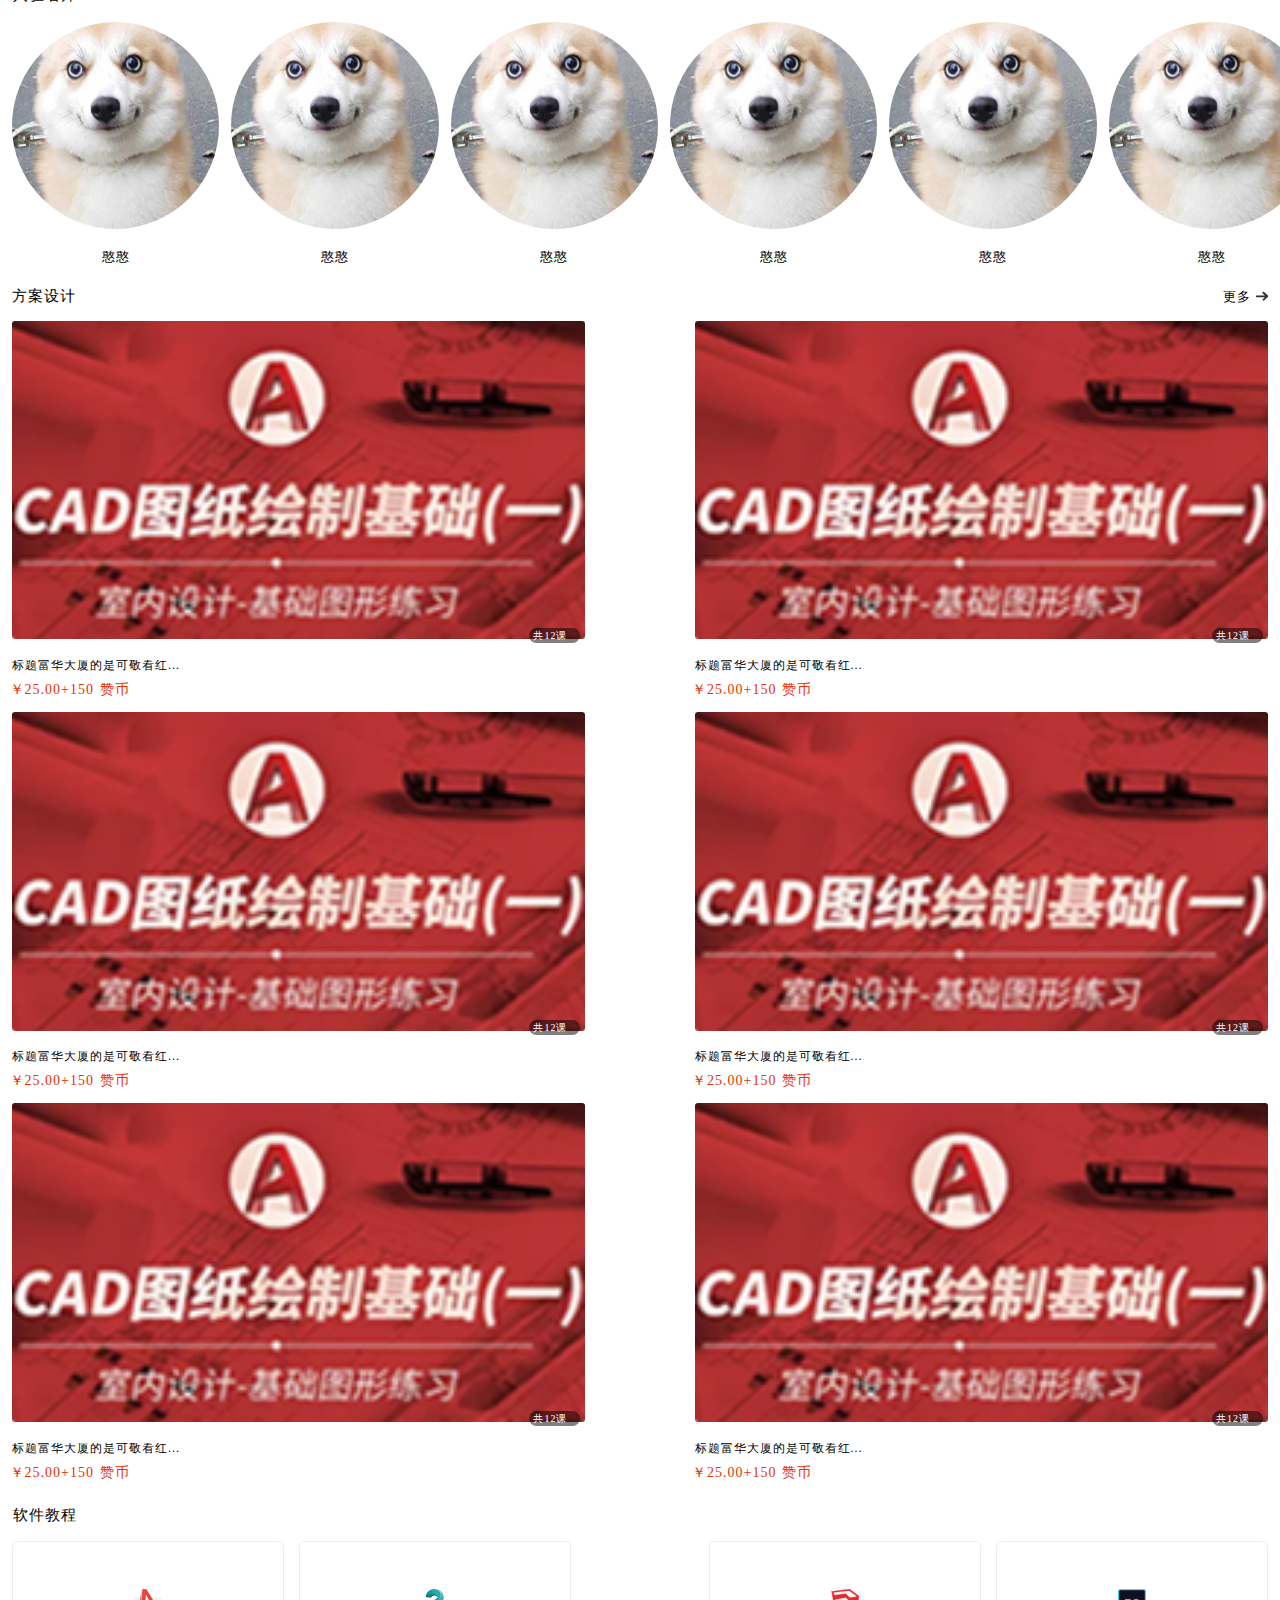
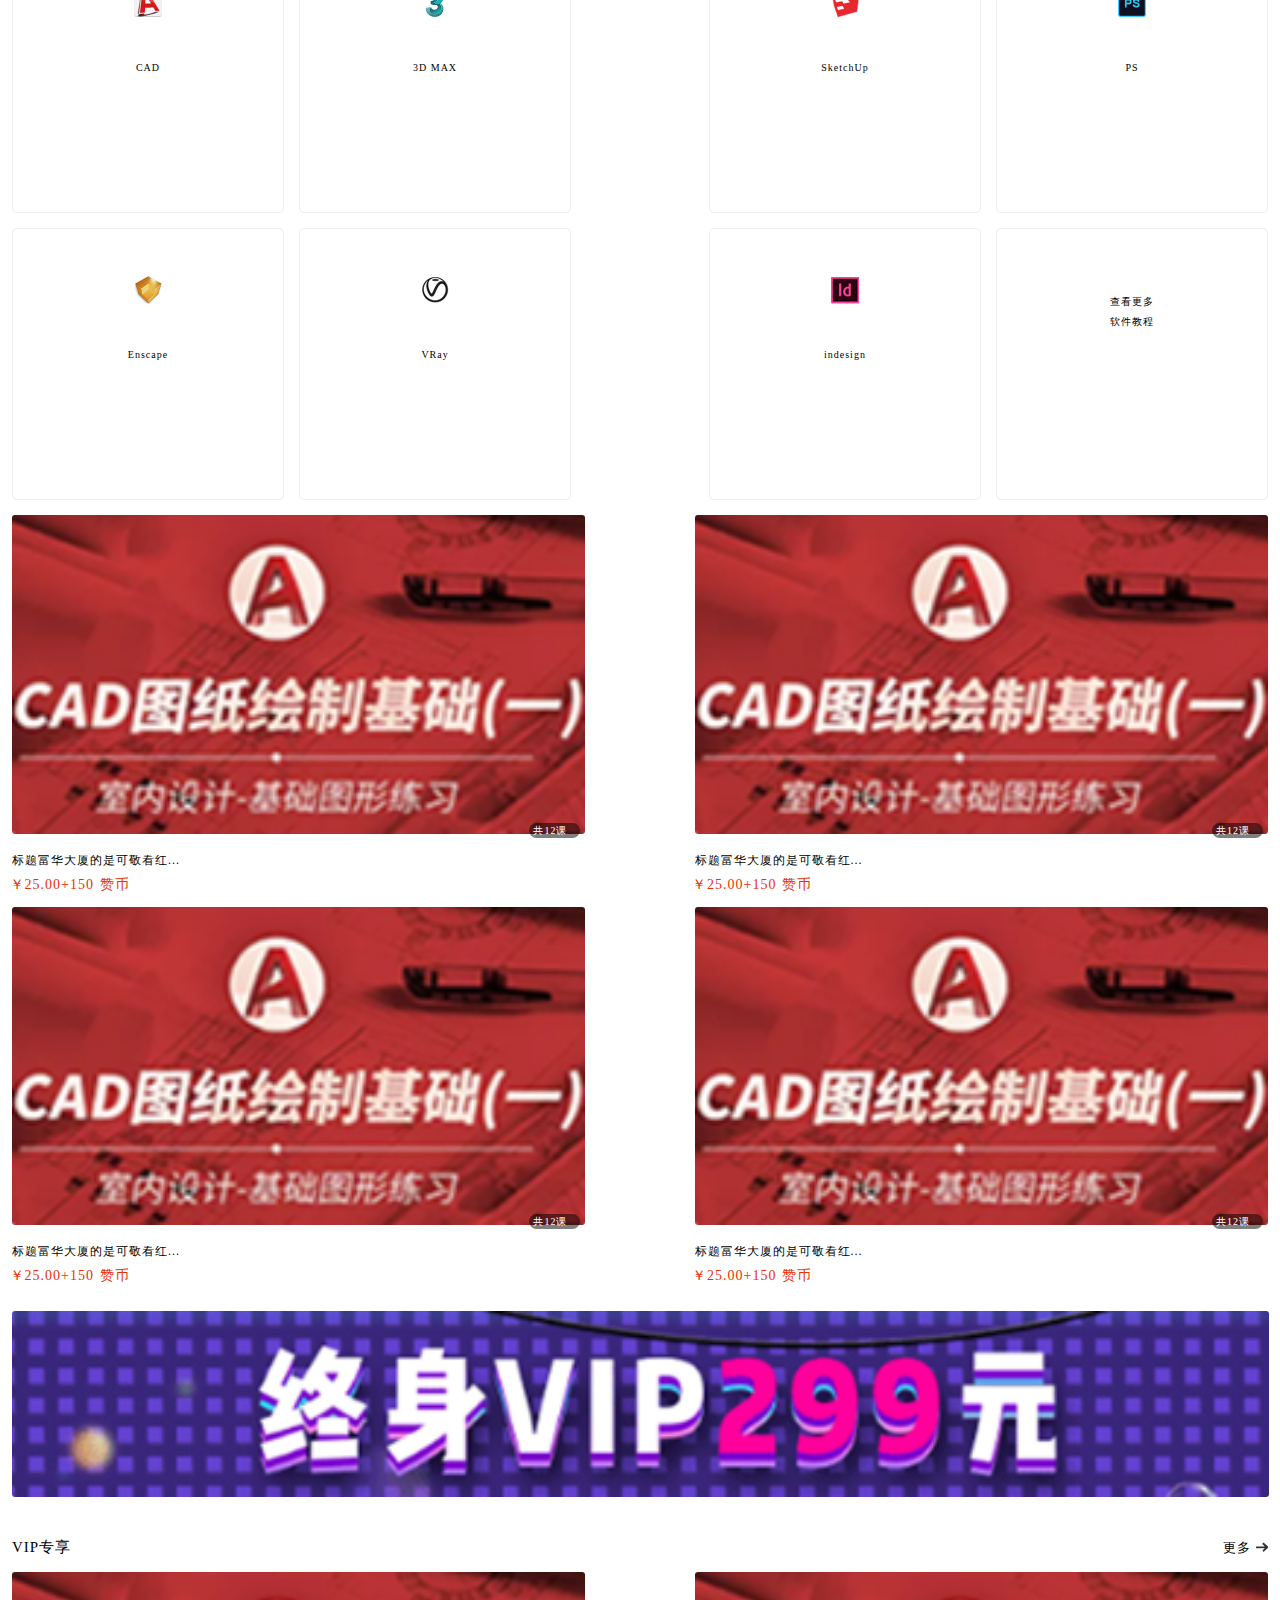
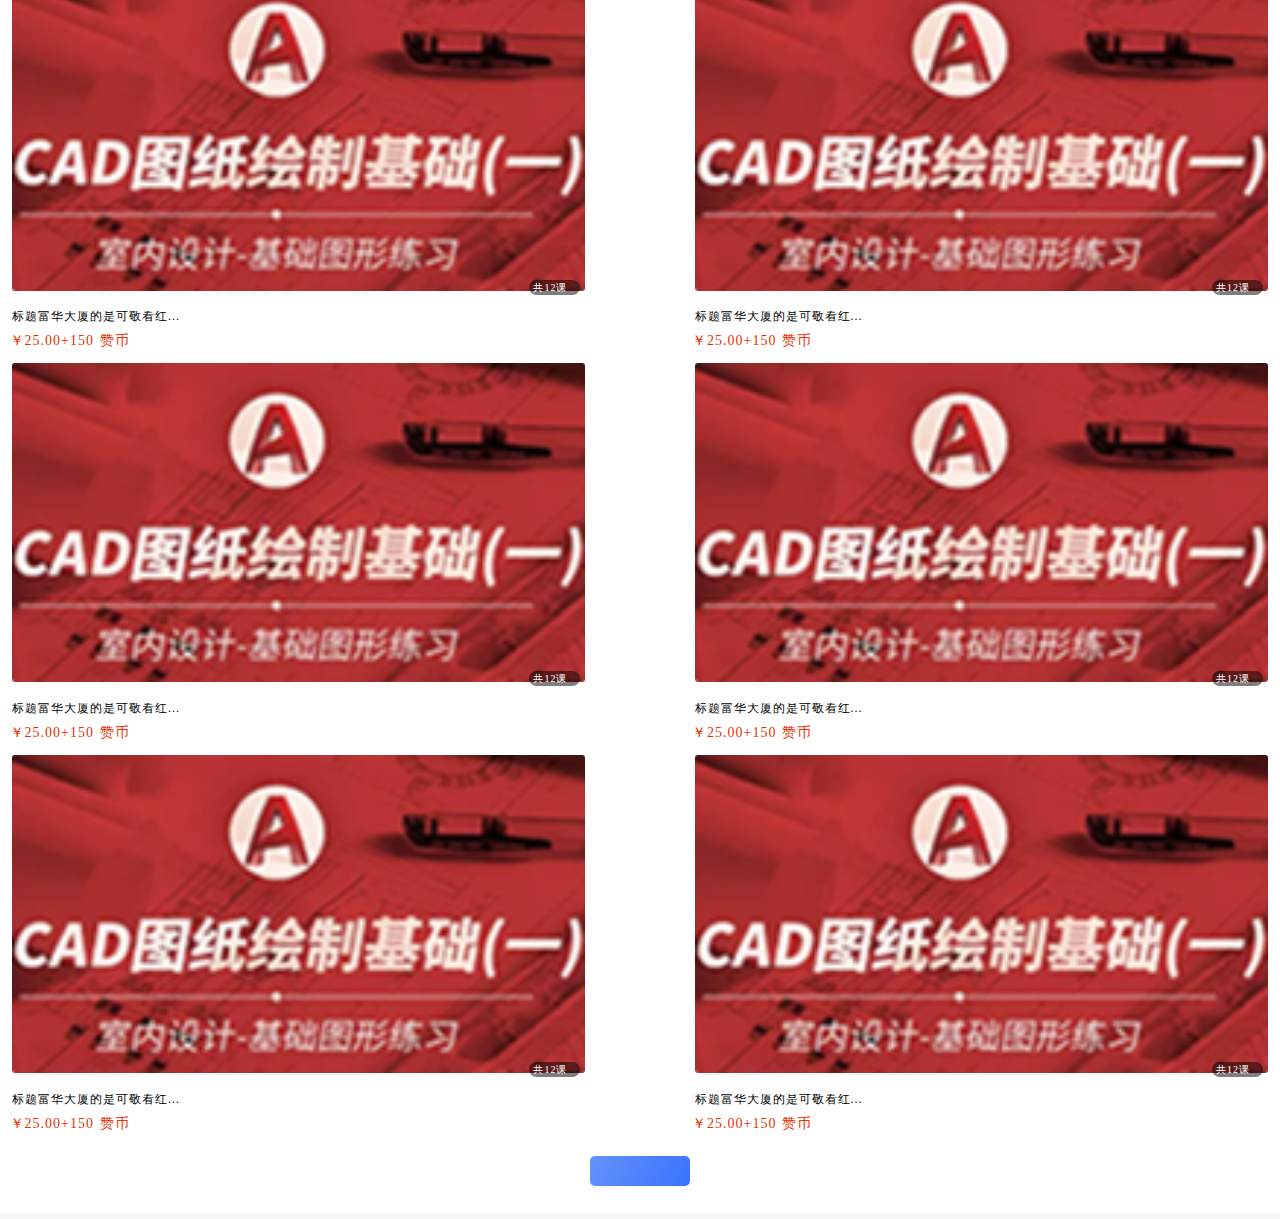
==== commit a1811ace: "完成学习首页" ====
--- a/index.html
+++ b/index.html
@@ -80,26 +80,315 @@
 					<img src="image/index/more.png" alt="img">
 				</a>
 			</div>
-			<div class="rec-content">
-				<div class="content-0" id="content-0">
-					<a href="">
-						<img src="image/cart/bg-0.png" alt="img">
-						<div class="hour">
-							<p>共</p>
-							<p>12</p>
-							<p>课时</p>
-						</div>
-						<p class="title">标题富华大厦的是可敬看红...</p>
-						<div class="price">
-							<p>￥</p>
-							<p>25.00</p>
-							<p>+</p>
-							<p>150</p>
-							<p class="p5">赞币</p>
-						</div>
-					</a>
-				</div>
-			</div>
+			<div class="rec-content-left rec-content">
+				<div class="content-0" id="content-left-0">
+					<a href="">
+						<div class="box">
+							<img src="image/cart/bg-0.png" alt="img">
+							<div class="hour">
+								<p>共</p>
+								<p>12</p>
+								<p>课时</p>
+							</div>
+						</div>
+						<p class="title">标题富华大厦的是可敬看红...</p>
+						<div class="price">
+							<p>￥</p>
+							<p>25.00</p>
+							<p>+</p>
+							<p>150</p>
+							<p class="p5">赞币</p>
+						</div>
+					</a>
+				</div>
+			</div>
+			<div class="rec-content-right rec-content">
+				<div class="content-0" id="content-right-0">
+					<a href="">
+						<div class="box">
+							<img src="image/cart/bg-0.png" alt="img">
+							<div class="hour">
+								<p>共</p>
+								<p>12</p>
+								<p>课时</p>
+							</div>
+						</div>
+						<p class="title">标题富华大厦的是可敬看红...</p>
+						<div class="price">
+							<p>￥</p>
+							<p>25.00</p>
+							<p>+</p>
+							<p>150</p>
+							<p class="p5">赞币</p>
+						</div>
+					</a>
+				</div>
+			</div>
+		</div>
+		<div class="teacher">
+			<p class="t-title">入驻名师</p>
+			<div class="bar">
+				<div class="t0" id="t0">
+					<a href="">
+						<img src="image/study/user.jpg" alt="img">
+						<p>憨憨</p>
+					</a>
+				</div>
+			</div>
+		</div>
+		<div class="recommend design">
+			<div class="rec-header">
+				<p>方案设计</p>
+				<a href="">更多
+					<img src="image/index/more.png" alt="img">
+				</a>
+			</div>
+			<div class="rec-content-left rec-content">
+				<div class="content-0" id="des-content-left-0">
+					<a href="">
+						<div class="box">
+							<img src="image/cart/bg-0.png" alt="img">
+							<div class="hour">
+								<p>共</p>
+								<p>12</p>
+								<p>课时</p>
+							</div>
+						</div>
+						<p class="title">标题富华大厦的是可敬看红...</p>
+						<div class="price">
+							<p>￥</p>
+							<p>25.00</p>
+							<p>+</p>
+							<p>150</p>
+							<p class="p5">赞币</p>
+						</div>
+					</a>
+				</div>
+			</div>
+			<div class="rec-content-right rec-content">
+				<div class="content-0" id="des-content-right-0">
+					<a href="">
+						<div class="box">
+							<img src="image/cart/bg-0.png" alt="img">
+							<div class="hour">
+								<p>共</p>
+								<p>12</p>
+								<p>课时</p>
+							</div>
+						</div>
+						<p class="title">标题富华大厦的是可敬看红...</p>
+						<div class="price">
+							<p>￥</p>
+							<p>25.00</p>
+							<p>+</p>
+							<p>150</p>
+							<p class="p5">赞币</p>
+						</div>
+					</a>
+				</div>
+			</div>
+		</div>
+		<div class="tutorial">
+			<p class="tu-title">软件教程</p>
+			<div class="shop">
+				<div class="shop-left">
+					<div class="shopNode shopNode-1 shopNode-1357">
+						<a href="">
+							<img src="image/index/CAD.png" alt="img" class="shopNode-img">
+							<p class="shopNode-p">CAD</p>
+						</a>
+					</div>
+					<div class="shopNode shopNode-2">
+						<a href="">
+							<img src="image/index/3DMAX.png" alt="img" class="shopNode-img">
+							<p class="shopNode-p">3D MAX</p></a>
+					</div>
+					<div class="shopNode shopNode-5 shopNode-1357">
+						<a href="">
+							<img src="image/index/Enscape.png" alt="img" class="shopNode-img">
+							<p class="shopNode-p">Enscape</p>
+						</a>
+					</div>
+					<div class="shopNode shopNode-6">
+						<a href="">
+							<img src="image/index/VRay.png" alt="img" class="shopNode-img">
+							<p class="shopNode-p">VRay</p>
+						</a>
+					</div>
+				</div>
+				<div class="shop-right">
+					<div class="shopNode shopNode-4">
+						<a href="">
+							<img src="image/index/A6B0EB4C-D83A-442D-E0F0-809B539AFD27.png" alt="img" class="shopNode-img">
+							<p class="shopNode-p">PS</p>
+						</a>
+					</div>
+					<div class="shopNode shopNode-3 shopNode-1357">
+						<a href="">
+							<img src="image/index/SketchUp.png" alt="img" class="shopNode-img">
+							<p class="shopNode-p">SketchUp</p>
+						</a>
+					</div>
+					<div class="more shopNode shopNode-8">
+						<a href="">
+							<p class="more-p1">查看更多</p>
+							<p class="more-p2">软件教程</p>
+						</a>
+					</div>
+					<div class="shopNode shopNode-7 shopNode-1357">
+						<a href="">
+							<img src="image/index/ID.png" alt="img" class="shopNode-img">
+							<p class="shopNode-p">indesign</p>
+						</a>
+					</div>
+				</div>
+			</div>
+			<div class="recommend exclusive">
+				<div class="rec-content-left rec-content">
+					<div class="content-0">
+						<a href="">
+							<div class="box">
+								<img src="image/cart/bg-0.png" alt="img">
+								<div class="hour">
+									<p>共</p>
+									<p>12</p>
+									<p>课时</p>
+								</div>
+							</div>
+							<p class="title">标题富华大厦的是可敬看红...</p>
+							<div class="price">
+								<p>￥</p>
+								<p>25.00</p>
+								<p>+</p>
+								<p>150</p>
+								<p class="p5">赞币</p>
+							</div>
+						</a>
+					</div>
+					<div class="content-0">
+						<a href="">
+							<div class="box">
+								<img src="image/cart/bg-0.png" alt="img">
+								<div class="hour">
+									<p>共</p>
+									<p>12</p>
+									<p>课时</p>
+								</div>
+							</div>
+							<p class="title">标题富华大厦的是可敬看红...</p>
+							<div class="price">
+								<p>￥</p>
+								<p>25.00</p>
+								<p>+</p>
+								<p>150</p>
+								<p class="p5">赞币</p>
+							</div>
+						</a>
+					</div>
+				</div>
+				<div class="rec-content-right rec-content">
+					<div class="content-0">
+						<a href="">
+							<div class="box">
+								<img src="image/cart/bg-0.png" alt="img">
+								<div class="hour">
+									<p>共</p>
+									<p>12</p>
+									<p>课时</p>
+								</div>
+							</div>
+							<p class="title">标题富华大厦的是可敬看红...</p>
+							<div class="price">
+								<p>￥</p>
+								<p>25.00</p>
+								<p>+</p>
+								<p>150</p>
+								<p class="p5">赞币</p>
+							</div>
+						</a>
+					</div>
+					<div class="content-0">
+						<a href="">
+							<div class="box">
+								<img src="image/cart/bg-0.png" alt="img">
+								<div class="hour">
+									<p>共</p>
+									<p>12</p>
+									<p>课时</p>
+								</div>
+							</div>
+							<p class="title">标题富华大厦的是可敬看红...</p>
+							<div class="price">
+								<p>￥</p>
+								<p>25.00</p>
+								<p>+</p>
+								<p>150</p>
+								<p class="p5">赞币</p>
+							</div>
+						</a>
+					</div>
+				</div>
+			</div>
+		</div>
+		<div class="banner">
+			<img src="image/index/1576556348.png" alt="img">
+		</div>
+		<div class="recommend exclusive">
+			<div class="rec-header">
+				<p>VIP专享</p>
+				<a href="">更多
+					<img src="image/index/more.png" alt="img">
+				</a>
+			</div>
+			<div class="rec-content-left rec-content">
+				<div class="content-0" id="exc-content-left-0">
+					<a href="">
+						<div class="box">
+							<img src="image/cart/bg-0.png" alt="img">
+							<div class="hour">
+								<p>共</p>
+								<p>12</p>
+								<p>课时</p>
+							</div>
+						</div>
+						<p class="title">标题富华大厦的是可敬看红...</p>
+						<div class="price">
+							<p>￥</p>
+							<p>25.00</p>
+							<p>+</p>
+							<p>150</p>
+							<p class="p5">赞币</p>
+						</div>
+					</a>
+				</div>
+			</div>
+			<div class="rec-content-right rec-content">
+				<div class="content-0" id="exc-content-right-0">
+					<a href="">
+						<div class="box">
+							<img src="image/cart/bg-0.png" alt="img">
+							<div class="hour">
+								<p>共</p>
+								<p>12</p>
+								<p>课时</p>
+							</div>
+						</div>
+						<p class="title">标题富华大厦的是可敬看红...</p>
+						<div class="price">
+							<p>￥</p>
+							<p>25.00</p>
+							<p>+</p>
+							<p>150</p>
+							<p class="p5">赞币</p>
+						</div>
+					</a>
+				</div>
+			</div>
+		</div>
+	</div>
+	<div class="footer">
+		<div class="but">
+			<a href="">查看全部课程</a>
 		</div>
 	</div>
 
--- a/css/index.css
+++ b/css/index.css
@@ -101,7 +101,7 @@
 [data-dpr="3.5"] .main .scroll .container { border-radius: 10.5px; }
 .main .scroll .container .list { width: 500%; height: 100%; position: absolute; }
 .main .scroll .container .list > img { float: left; width: 20%; height: 100%; }
-.main .nav { margin-top: 22px; margin-bottom: 22px; display: flex; }
+.main .nav { margin-top: 22px; margin-bottom: 22px; padding-left: 4px; padding-right: 4px; display: flex; }
 [data-dpr="2"] .main .nav { margin-top: 44px; }
 [data-dpr="2.625"] .main .nav { margin-top: 57.75px; }
 [data-dpr="3"] .main .nav { margin-top: 72.5274725275px; }
@@ -110,6 +110,14 @@
 [data-dpr="2.625"] .main .nav { margin-bottom: 57.75px; }
 [data-dpr="3"] .main .nav { margin-bottom: 72.5274725275px; }
 [data-dpr="3.5"] .main .nav { margin-bottom: 77px; }
+[data-dpr="2"] .main .nav { padding-left: 8px; }
+[data-dpr="2.625"] .main .nav { padding-left: 10.5px; }
+[data-dpr="3"] .main .nav { padding-left: 13.1868131868px; }
+[data-dpr="3.5"] .main .nav { padding-left: 14px; }
+[data-dpr="2"] .main .nav { padding-right: 8px; }
+[data-dpr="2.625"] .main .nav { padding-right: 10.5px; }
+[data-dpr="3"] .main .nav { padding-right: 13.1868131868px; }
+[data-dpr="3.5"] .main .nav { padding-right: 14px; }
 .main .nav div { width: 16.666666%; text-align: center; }
 .main .nav div img { width: 36px; height: 36px; }
 [data-dpr="2"] .main .nav div img { width: 72px; }
@@ -254,76 +262,84 @@
 [data-dpr="2.625"] .main .recommend .rec-header a img { height: 26.25px; }
 [data-dpr="3"] .main .recommend .rec-header a img { height: 32.967032967px; }
 [data-dpr="3.5"] .main .recommend .rec-header a img { height: 35px; }
-.main .recommend .rec-content { height: 1200px; margin-left: 4.5px; margin-right: 4.5px; }
-[data-dpr="2"] .main .recommend .rec-content { margin-left: 9px; }
-[data-dpr="2.625"] .main .recommend .rec-content { margin-left: 11.8125px; }
-[data-dpr="3"] .main .recommend .rec-content { margin-left: 14.8351648352px; }
-[data-dpr="3.5"] .main .recommend .rec-content { margin-left: 15.75px; }
-[data-dpr="2"] .main .recommend .rec-content { margin-right: 9px; }
-[data-dpr="2.625"] .main .recommend .rec-content { margin-right: 11.8125px; }
-[data-dpr="3"] .main .recommend .rec-content { margin-right: 14.8351648352px; }
-[data-dpr="3.5"] .main .recommend .rec-content { margin-right: 15.75px; }
-.main .recommend .rec-content .content-0 { position: relative; width: 168px; margin-left: 7.5px; margin-right: 7.5px; float: left; margin-top: 17px; }
-[data-dpr="2"] .main .recommend .rec-content .content-0 { width: 336px; }
-[data-dpr="2.625"] .main .recommend .rec-content .content-0 { width: 441px; }
-[data-dpr="3"] .main .recommend .rec-content .content-0 { width: 553.8461538462px; }
-[data-dpr="3.5"] .main .recommend .rec-content .content-0 { width: 588px; }
-[data-dpr="2"] .main .recommend .rec-content .content-0 { margin-left: 15px; }
-[data-dpr="2.625"] .main .recommend .rec-content .content-0 { margin-left: 19.6875px; }
-[data-dpr="3"] .main .recommend .rec-content .content-0 { margin-left: 24.7252747253px; }
-[data-dpr="3.5"] .main .recommend .rec-content .content-0 { margin-left: 26.25px; }
-[data-dpr="2"] .main .recommend .rec-content .content-0 { margin-right: 15px; }
-[data-dpr="2.625"] .main .recommend .rec-content .content-0 { margin-right: 19.6875px; }
-[data-dpr="3"] .main .recommend .rec-content .content-0 { margin-right: 24.7252747253px; }
-[data-dpr="3.5"] .main .recommend .rec-content .content-0 { margin-right: 26.25px; }
+.main .recommend .rec-content-right { position: absolute; right: 0px; bottom: 0px; }
+[data-dpr="2"] .main .recommend .rec-content-right { bottom: 0px; }
+[data-dpr="2.625"] .main .recommend .rec-content-right { bottom: 0px; }
+[data-dpr="3"] .main .recommend .rec-content-right { bottom: 0px; }
+[data-dpr="3.5"] .main .recommend .rec-content-right { bottom: 0px; }
+.main .recommend .rec-content-right .content-0 { float: right; margin-right: 12px; }
+[data-dpr="2"] .main .recommend .rec-content-right .content-0 { margin-right: 24px; }
+[data-dpr="2.625"] .main .recommend .rec-content-right .content-0 { margin-right: 31.5px; }
+[data-dpr="3"] .main .recommend .rec-content-right .content-0 { margin-right: 39.5604395604px; }
+[data-dpr="3.5"] .main .recommend .rec-content-right .content-0 { margin-right: 42px; }
+.main .recommend .rec-content-left .content-0 { margin-left: 12px; }
+[data-dpr="2"] .main .recommend .rec-content-left .content-0 { margin-left: 24px; }
+[data-dpr="2.625"] .main .recommend .rec-content-left .content-0 { margin-left: 31.5px; }
+[data-dpr="3"] .main .recommend .rec-content-left .content-0 { margin-left: 39.5604395604px; }
+[data-dpr="3.5"] .main .recommend .rec-content-left .content-0 { margin-left: 42px; }
+.main .recommend .rec-content { width: 50%; }
+.main .recommend .rec-content .content-0 { position: relative; width: 89.6%; margin-top: 17px; }
 [data-dpr="2"] .main .recommend .rec-content .content-0 { margin-top: 34px; }
 [data-dpr="2.625"] .main .recommend .rec-content .content-0 { margin-top: 44.625px; }
 [data-dpr="3"] .main .recommend .rec-content .content-0 { margin-top: 56.043956044px; }
 [data-dpr="3.5"] .main .recommend .rec-content .content-0 { margin-top: 59.5px; }
-.main .recommend .rec-content .content-0 img { width: 100%; margin-bottom: 7.5px; border-radius: 3px; }
-[data-dpr="2"] .main .recommend .rec-content .content-0 img { margin-bottom: 15px; }
-[data-dpr="2.625"] .main .recommend .rec-content .content-0 img { margin-bottom: 19.6875px; }
-[data-dpr="3"] .main .recommend .rec-content .content-0 img { margin-bottom: 24.7252747253px; }
-[data-dpr="3.5"] .main .recommend .rec-content .content-0 img { margin-bottom: 26.25px; }
+.main .recommend .rec-content .content-0 img { width: 100%; border-radius: 3px; }
 [data-dpr="2"] .main .recommend .rec-content .content-0 img { border-radius: 6px; }
 [data-dpr="2.625"] .main .recommend .rec-content .content-0 img { border-radius: 7.875px; }
 [data-dpr="3"] .main .recommend .rec-content .content-0 img { border-radius: 9.8901098901px; }
 [data-dpr="3.5"] .main .recommend .rec-content .content-0 img { border-radius: 10.5px; }
-.main .recommend .rec-content .content-0 .hour { position: absolute; top: 75px; right: 5px; width: 51px; height: 15px; background: black; opacity: 0.5; border-radius: 7.5px; display: flex; }
-[data-dpr="2"] .main .recommend .rec-content .content-0 .hour { top: 150px; }
-[data-dpr="2.625"] .main .recommend .rec-content .content-0 .hour { top: 196.875px; }
-[data-dpr="3"] .main .recommend .rec-content .content-0 .hour { top: 247.2527472527px; }
-[data-dpr="3.5"] .main .recommend .rec-content .content-0 .hour { top: 262.5px; }
+.main .recommend .rec-content .content-0 .box { position: relative; margin-bottom: 7.5px; }
+[data-dpr="2"] .main .recommend .rec-content .content-0 .box { margin-bottom: 15px; }
+[data-dpr="2.625"] .main .recommend .rec-content .content-0 .box { margin-bottom: 19.6875px; }
+[data-dpr="3"] .main .recommend .rec-content .content-0 .box { margin-bottom: 24.7252747253px; }
+[data-dpr="3.5"] .main .recommend .rec-content .content-0 .box { margin-bottom: 26.25px; }
+.main .recommend .rec-content .content-0 .hour { position: absolute; bottom: 9px; right: 5px; width: 44px; height: 15px; padding-left: 4px; padding-right: 3px; background: rgba(0, 0, 0, 0.5); border-radius: 7.5px; display: flex; }
+[data-dpr="2"] .main .recommend .rec-content .content-0 .hour { bottom: 18px; }
+[data-dpr="2.625"] .main .recommend .rec-content .content-0 .hour { bottom: 23.625px; }
+[data-dpr="3"] .main .recommend .rec-content .content-0 .hour { bottom: 29.6703296703px; }
+[data-dpr="3.5"] .main .recommend .rec-content .content-0 .hour { bottom: 31.5px; }
 [data-dpr="2"] .main .recommend .rec-content .content-0 .hour { right: 10px; }
 [data-dpr="2.625"] .main .recommend .rec-content .content-0 .hour { right: 13.125px; }
 [data-dpr="3"] .main .recommend .rec-content .content-0 .hour { right: 16.4835164835px; }
 [data-dpr="3.5"] .main .recommend .rec-content .content-0 .hour { right: 17.5px; }
-[data-dpr="2"] .main .recommend .rec-content .content-0 .hour { width: 102px; }
-[data-dpr="2.625"] .main .recommend .rec-content .content-0 .hour { width: 133.875px; }
-[data-dpr="3"] .main .recommend .rec-content .content-0 .hour { width: 168.1318681319px; }
-[data-dpr="3.5"] .main .recommend .rec-content .content-0 .hour { width: 178.5px; }
+[data-dpr="2"] .main .recommend .rec-content .content-0 .hour { width: 88px; }
+[data-dpr="2.625"] .main .recommend .rec-content .content-0 .hour { width: 115.5px; }
+[data-dpr="3"] .main .recommend .rec-content .content-0 .hour { width: 145.0549450549px; }
+[data-dpr="3.5"] .main .recommend .rec-content .content-0 .hour { width: 154px; }
 [data-dpr="2"] .main .recommend .rec-content .content-0 .hour { height: 30px; }
 [data-dpr="2.625"] .main .recommend .rec-content .content-0 .hour { height: 39.375px; }
 [data-dpr="3"] .main .recommend .rec-content .content-0 .hour { height: 49.4505494505px; }
 [data-dpr="3.5"] .main .recommend .rec-content .content-0 .hour { height: 52.5px; }
+[data-dpr="2"] .main .recommend .rec-content .content-0 .hour { padding-left: 8px; }
+[data-dpr="2.625"] .main .recommend .rec-content .content-0 .hour { padding-left: 10.5px; }
+[data-dpr="3"] .main .recommend .rec-content .content-0 .hour { padding-left: 13.1868131868px; }
+[data-dpr="3.5"] .main .recommend .rec-content .content-0 .hour { padding-left: 14px; }
+[data-dpr="2"] .main .recommend .rec-content .content-0 .hour { padding-right: 6px; }
+[data-dpr="2.625"] .main .recommend .rec-content .content-0 .hour { padding-right: 7.875px; }
+[data-dpr="3"] .main .recommend .rec-content .content-0 .hour { padding-right: 9.8901098901px; }
+[data-dpr="3.5"] .main .recommend .rec-content .content-0 .hour { padding-right: 10.5px; }
 [data-dpr="2"] .main .recommend .rec-content .content-0 .hour { border-radius: 15px; }
 [data-dpr="2.625"] .main .recommend .rec-content .content-0 .hour { border-radius: 19.6875px; }
 [data-dpr="3"] .main .recommend .rec-content .content-0 .hour { border-radius: 24.7252747253px; }
 [data-dpr="3.5"] .main .recommend .rec-content .content-0 .hour { border-radius: 26.25px; }
-.main .recommend .rec-content .content-0 .hour p { font-size: 10px; font-family: PingFang SC; font-weight: 400; letter-spacing: 1px; color: white; line-height: 18px; }
+.main .recommend .rec-content .content-0 .hour p { font-size: 10px; font-family: PingFang SC; font-weight: 400; letter-spacing: 1px; color: white; line-height: 15px; }
 [data-dpr="2"] .main .recommend .rec-content .content-0 .hour p { font-size: 20px; }
 [data-dpr="2.625"] .main .recommend .rec-content .content-0 .hour p { font-size: 26.25px; }
 [data-dpr="3"] .main .recommend .rec-content .content-0 .hour p { font-size: 32.967032967px; }
 [data-dpr="3.5"] .main .recommend .rec-content .content-0 .hour p { font-size: 35px; }
-[data-dpr="2"] .main .recommend .rec-content .content-0 .hour p { line-height: 36px; }
-[data-dpr="2.625"] .main .recommend .rec-content .content-0 .hour p { line-height: 47.25px; }
-[data-dpr="3"] .main .recommend .rec-content .content-0 .hour p { line-height: 59.3406593407px; }
-[data-dpr="3.5"] .main .recommend .rec-content .content-0 .hour p { line-height: 63px; }
-.main .recommend .rec-content .content-0 .title { font-size: 12px; font-family: PingFang SC; font-weight: 400; letter-spacing: 1px; color: black; line-height: 11.5px; }
+[data-dpr="2"] .main .recommend .rec-content .content-0 .hour p { line-height: 30px; }
+[data-dpr="2.625"] .main .recommend .rec-content .content-0 .hour p { line-height: 39.375px; }
+[data-dpr="3"] .main .recommend .rec-content .content-0 .hour p { line-height: 49.4505494505px; }
+[data-dpr="3.5"] .main .recommend .rec-content .content-0 .hour p { line-height: 52.5px; }
+.main .recommend .rec-content .content-0 .title { font-size: 12px; font-family: PingFang SC; font-weight: 400; letter-spacing: 1px; color: black; overflow: hidden; height: 11.5px; line-height: 11.5px; }
 [data-dpr="2"] .main .recommend .rec-content .content-0 .title { font-size: 24px; }
 [data-dpr="2.625"] .main .recommend .rec-content .content-0 .title { font-size: 31.5px; }
 [data-dpr="3"] .main .recommend .rec-content .content-0 .title { font-size: 39.5604395604px; }
 [data-dpr="3.5"] .main .recommend .rec-content .content-0 .title { font-size: 42px; }
+[data-dpr="2"] .main .recommend .rec-content .content-0 .title { height: 23px; }
+[data-dpr="2.625"] .main .recommend .rec-content .content-0 .title { height: 30.1875px; }
+[data-dpr="3"] .main .recommend .rec-content .content-0 .title { height: 37.9120879121px; }
+[data-dpr="3.5"] .main .recommend .rec-content .content-0 .title { height: 40.25px; }
 [data-dpr="2"] .main .recommend .rec-content .content-0 .title { line-height: 23px; }
 [data-dpr="2.625"] .main .recommend .rec-content .content-0 .title { line-height: 30.1875px; }
 [data-dpr="3"] .main .recommend .rec-content .content-0 .title { line-height: 37.9120879121px; }
@@ -351,5 +367,177 @@
 [data-dpr="2.625"] .main .recommend .rec-content .content-0 .price .p5 { margin-left: 15.75px; }
 [data-dpr="3"] .main .recommend .rec-content .content-0 .price .p5 { margin-left: 19.7802197802px; }
 [data-dpr="3.5"] .main .recommend .rec-content .content-0 .price .p5 { margin-left: 21px; }
+.main .teacher { margin-top: 30.5px; margin-bottom: 25.5px; }
+[data-dpr="2"] .main .teacher { margin-top: 61px; }
+[data-dpr="2.625"] .main .teacher { margin-top: 80.0625px; }
+[data-dpr="3"] .main .teacher { margin-top: 100.5494505495px; }
+[data-dpr="3.5"] .main .teacher { margin-top: 106.75px; }
+[data-dpr="2"] .main .teacher { margin-bottom: 51px; }
+[data-dpr="2.625"] .main .teacher { margin-bottom: 66.9375px; }
+[data-dpr="3"] .main .teacher { margin-bottom: 84.0659340659px; }
+[data-dpr="3.5"] .main .teacher { margin-bottom: 89.25px; }
+.main .teacher .t-title { font-size: 15px; font-family: PingFang SC; font-weight: 400; letter-spacing: 1px; font-weight: 500; color: black; line-height: 14px; padding-left: 12.5px; }
+[data-dpr="2"] .main .teacher .t-title { font-size: 30px; }
+[data-dpr="2.625"] .main .teacher .t-title { font-size: 39.375px; }
+[data-dpr="3"] .main .teacher .t-title { font-size: 49.4505494505px; }
+[data-dpr="3.5"] .main .teacher .t-title { font-size: 52.5px; }
+[data-dpr="2"] .main .teacher .t-title { line-height: 28px; }
+[data-dpr="2.625"] .main .teacher .t-title { line-height: 36.75px; }
+[data-dpr="3"] .main .teacher .t-title { line-height: 46.1538461538px; }
+[data-dpr="3.5"] .main .teacher .t-title { line-height: 49px; }
+[data-dpr="2"] .main .teacher .t-title { padding-left: 25px; }
+[data-dpr="2.625"] .main .teacher .t-title { padding-left: 32.8125px; }
+[data-dpr="3"] .main .teacher .t-title { padding-left: 41.2087912088px; }
+[data-dpr="3.5"] .main .teacher .t-title { padding-left: 43.75px; }
+.main .teacher .bar { width: 100%; overflow-x: scroll; overflow-y: hidden; display: -webkit-inline-box; margin-top: 19.5px; }
+[data-dpr="2"] .main .teacher .bar { margin-top: 39px; }
+[data-dpr="2.625"] .main .teacher .bar { margin-top: 51.1875px; }
+[data-dpr="3"] .main .teacher .bar { margin-top: 64.2857142857px; }
+[data-dpr="3.5"] .main .teacher .bar { margin-top: 68.25px; }
+.main .teacher .bar div { width: 16.2%; text-align: center; margin-right: 12px; }
+[data-dpr="2"] .main .teacher .bar div { margin-right: 24px; }
+[data-dpr="2.625"] .main .teacher .bar div { margin-right: 31.5px; }
+[data-dpr="3"] .main .teacher .bar div { margin-right: 39.5604395604px; }
+[data-dpr="3.5"] .main .teacher .bar div { margin-right: 42px; }
+.main .teacher .bar #t1 { margin-left: 12px; }
+[data-dpr="2"] .main .teacher .bar #t1 { margin-left: 24px; }
+[data-dpr="2.625"] .main .teacher .bar #t1 { margin-left: 31.5px; }
+[data-dpr="3"] .main .teacher .bar #t1 { margin-left: 39.5604395604px; }
+[data-dpr="3.5"] .main .teacher .bar #t1 { margin-left: 42px; }
+.main .teacher .bar img { width: 100%; border-radius: 50%; }
+.main .teacher .bar p { font-size: 13px; font-family: PingFang SC; font-weight: 400; letter-spacing: 1px; color: black; line-height: 12px; margin-top: 9px; }
+[data-dpr="2"] .main .teacher .bar p { font-size: 26px; }
+[data-dpr="2.625"] .main .teacher .bar p { font-size: 34.125px; }
+[data-dpr="3"] .main .teacher .bar p { font-size: 42.8571428571px; }
+[data-dpr="3.5"] .main .teacher .bar p { font-size: 45.5px; }
+[data-dpr="2"] .main .teacher .bar p { line-height: 24px; }
+[data-dpr="2.625"] .main .teacher .bar p { line-height: 31.5px; }
+[data-dpr="3"] .main .teacher .bar p { line-height: 39.5604395604px; }
+[data-dpr="3.5"] .main .teacher .bar p { line-height: 42px; }
+[data-dpr="2"] .main .teacher .bar p { margin-top: 18px; }
+[data-dpr="2.625"] .main .teacher .bar p { margin-top: 23.625px; }
+[data-dpr="3"] .main .teacher .bar p { margin-top: 29.6703296703px; }
+[data-dpr="3.5"] .main .teacher .bar p { margin-top: 31.5px; }
+.main .tutorial { margin-top: 30px; }
+[data-dpr="2"] .main .tutorial { margin-top: 60px; }
+[data-dpr="2.625"] .main .tutorial { margin-top: 78.75px; }
+[data-dpr="3"] .main .tutorial { margin-top: 98.9010989011px; }
+[data-dpr="3.5"] .main .tutorial { margin-top: 105px; }
+.main .tutorial .tu-title { font-size: 15px; font-family: PingFang SC; font-weight: 400; letter-spacing: 1px; font-weight: 500; color: black; line-height: 14px; padding-left: 12.5px; }
+[data-dpr="2"] .main .tutorial .tu-title { font-size: 30px; }
+[data-dpr="2.625"] .main .tutorial .tu-title { font-size: 39.375px; }
+[data-dpr="3"] .main .tutorial .tu-title { font-size: 49.4505494505px; }
+[data-dpr="3.5"] .main .tutorial .tu-title { font-size: 52.5px; }
+[data-dpr="2"] .main .tutorial .tu-title { line-height: 28px; }
+[data-dpr="2.625"] .main .tutorial .tu-title { line-height: 36.75px; }
+[data-dpr="3"] .main .tutorial .tu-title { line-height: 46.1538461538px; }
+[data-dpr="3.5"] .main .tutorial .tu-title { line-height: 49px; }
+[data-dpr="2"] .main .tutorial .tu-title { padding-left: 25px; }
+[data-dpr="2.625"] .main .tutorial .tu-title { padding-left: 32.8125px; }
+[data-dpr="3"] .main .tutorial .tu-title { padding-left: 41.2087912088px; }
+[data-dpr="3.5"] .main .tutorial .tu-title { padding-left: 43.75px; }
+.main .tutorial .shop { position: relative; margin-top: 19.5px; margin-left: 12px; margin-right: 12px; }
+[data-dpr="2"] .main .tutorial .shop { margin-top: 39px; }
+[data-dpr="2.625"] .main .tutorial .shop { margin-top: 51.1875px; }
+[data-dpr="3"] .main .tutorial .shop { margin-top: 64.2857142857px; }
+[data-dpr="3.5"] .main .tutorial .shop { margin-top: 68.25px; }
+[data-dpr="2"] .main .tutorial .shop { margin-left: 24px; }
+[data-dpr="2.625"] .main .tutorial .shop { margin-left: 31.5px; }
+[data-dpr="3"] .main .tutorial .shop { margin-left: 39.5604395604px; }
+[data-dpr="3.5"] .main .tutorial .shop { margin-left: 42px; }
+[data-dpr="2"] .main .tutorial .shop { margin-right: 24px; }
+[data-dpr="2.625"] .main .tutorial .shop { margin-right: 31.5px; }
+[data-dpr="3"] .main .tutorial .shop { margin-right: 39.5604395604px; }
+[data-dpr="3.5"] .main .tutorial .shop { margin-right: 42px; }
+.main .tutorial .shop .shop-left { width: 50%; }
+.main .tutorial .shop .shop-right { position: absolute; right: 0px; top: 0px; width: 50%; }
+.main .tutorial .shop .shop-right div { float: right; }
+.main .tutorial .shop .shopNode { width: 43%; float: left; text-align: center; background: white; border: 1px solid #eeeeee; border-radius: 5px; margin-bottom: 15px; }
+[data-dpr="2"] .main .tutorial .shop .shopNode { border-radius: 10px; }
+[data-dpr="2.625"] .main .tutorial .shop .shopNode { border-radius: 13.125px; }
+[data-dpr="3"] .main .tutorial .shop .shopNode { border-radius: 16.4835164835px; }
+[data-dpr="3.5"] .main .tutorial .shop .shopNode { border-radius: 17.5px; }
+[data-dpr="2"] .main .tutorial .shop .shopNode { margin-bottom: 30px; }
+[data-dpr="2.625"] .main .tutorial .shop .shopNode { margin-bottom: 39.375px; }
+[data-dpr="3"] .main .tutorial .shop .shopNode { margin-bottom: 49.4505494505px; }
+[data-dpr="3.5"] .main .tutorial .shop .shopNode { margin-bottom: 52.5px; }
+.main .tutorial .shop .shopNode img { width: 27.5px; }
+[data-dpr="2"] .main .tutorial .shop .shopNode img { width: 55px; }
+[data-dpr="2.625"] .main .tutorial .shop .shopNode img { width: 72.1875px; }
+[data-dpr="3"] .main .tutorial .shop .shopNode img { width: 90.6593406593px; }
+[data-dpr="3.5"] .main .tutorial .shop .shopNode img { width: 96.25px; }
+.main .tutorial .shop .shopNode p { position: relative; font-size: 10px; font-family: PingFang SC; font-weight: 400; letter-spacing: 1px; color: black; line-height: 8px; }
+[data-dpr="2"] .main .tutorial .shop .shopNode p { font-size: 20px; }
+[data-dpr="2.625"] .main .tutorial .shop .shopNode p { font-size: 26.25px; }
+[data-dpr="3"] .main .tutorial .shop .shopNode p { font-size: 32.967032967px; }
+[data-dpr="3.5"] .main .tutorial .shop .shopNode p { font-size: 35px; }
+[data-dpr="2"] .main .tutorial .shop .shopNode p { line-height: 16px; }
+[data-dpr="2.625"] .main .tutorial .shop .shopNode p { line-height: 21px; }
+[data-dpr="3"] .main .tutorial .shop .shopNode p { line-height: 26.3736263736px; }
+[data-dpr="3.5"] .main .tutorial .shop .shopNode p { line-height: 28px; }
+.main .tutorial .shop .shopNode-1357 { margin-right: 15px; }
+[data-dpr="2"] .main .tutorial .shop .shopNode-1357 { margin-right: 30px; }
+[data-dpr="2.625"] .main .tutorial .shop .shopNode-1357 { margin-right: 39.375px; }
+[data-dpr="3"] .main .tutorial .shop .shopNode-1357 { margin-right: 49.4505494505px; }
+[data-dpr="3.5"] .main .tutorial .shop .shopNode-1357 { margin-right: 52.5px; }
+.main .tutorial .shop .more p { line-height: 20px; }
+[data-dpr="2"] .main .tutorial .shop .more p { line-height: 40px; }
+[data-dpr="2.625"] .main .tutorial .shop .more p { line-height: 52.5px; }
+[data-dpr="3"] .main .tutorial .shop .more p { line-height: 65.9340659341px; }
+[data-dpr="3.5"] .main .tutorial .shop .more p { line-height: 70px; }
+.main .banner { margin-left: 11.5px; margin-right: 11.5px; margin-top: 30px; margin-bottom: 30px; }
+[data-dpr="2"] .main .banner { margin-left: 23px; }
+[data-dpr="2.625"] .main .banner { margin-left: 30.1875px; }
+[data-dpr="3"] .main .banner { margin-left: 37.9120879121px; }
+[data-dpr="3.5"] .main .banner { margin-left: 40.25px; }
+[data-dpr="2"] .main .banner { margin-right: 23px; }
+[data-dpr="2.625"] .main .banner { margin-right: 30.1875px; }
+[data-dpr="3"] .main .banner { margin-right: 37.9120879121px; }
+[data-dpr="3.5"] .main .banner { margin-right: 40.25px; }
+[data-dpr="2"] .main .banner { margin-top: 60px; }
+[data-dpr="2.625"] .main .banner { margin-top: 78.75px; }
+[data-dpr="3"] .main .banner { margin-top: 98.9010989011px; }
+[data-dpr="3.5"] .main .banner { margin-top: 105px; }
+[data-dpr="2"] .main .banner { margin-bottom: 60px; }
+[data-dpr="2.625"] .main .banner { margin-bottom: 78.75px; }
+[data-dpr="3"] .main .banner { margin-bottom: 98.9010989011px; }
+[data-dpr="3.5"] .main .banner { margin-bottom: 105px; }
+.main .banner img { width: 100%; border-radius: 3px; }
+[data-dpr="2"] .main .banner img { border-radius: 6px; }
+[data-dpr="2.625"] .main .banner img { border-radius: 7.875px; }
+[data-dpr="3"] .main .banner img { border-radius: 9.8901098901px; }
+[data-dpr="3.5"] .main .banner img { border-radius: 10.5px; }
+
+.footer { width: 100%; background: #fff; text-align: center; padding-top: 27px; padding-bottom: 27px; }
+[data-dpr="2"] .footer { padding-top: 54px; }
+[data-dpr="2.625"] .footer { padding-top: 70.875px; }
+[data-dpr="3"] .footer { padding-top: 89.010989011px; }
+[data-dpr="3.5"] .footer { padding-top: 94.5px; }
+[data-dpr="2"] .footer { padding-bottom: 54px; }
+[data-dpr="2.625"] .footer { padding-bottom: 70.875px; }
+[data-dpr="3"] .footer { padding-bottom: 89.010989011px; }
+[data-dpr="3.5"] .footer { padding-bottom: 94.5px; }
+.footer .but { width: 100px; height: 30px; margin: auto; border-radius: 5px; background: linear-gradient(122deg, #6692fa, #3873ff); }
+[data-dpr="2"] .footer .but { width: 200px; }
+[data-dpr="2.625"] .footer .but { width: 262.5px; }
+[data-dpr="3"] .footer .but { width: 329.6703296703px; }
+[data-dpr="3.5"] .footer .but { width: 350px; }
+[data-dpr="2"] .footer .but { height: 60px; }
+[data-dpr="2.625"] .footer .but { height: 78.75px; }
+[data-dpr="3"] .footer .but { height: 98.9010989011px; }
+[data-dpr="3.5"] .footer .but { height: 105px; }
+[data-dpr="2"] .footer .but { border-radius: 10px; }
+[data-dpr="2.625"] .footer .but { border-radius: 13.125px; }
+[data-dpr="3"] .footer .but { border-radius: 16.4835164835px; }
+[data-dpr="3.5"] .footer .but { border-radius: 17.5px; }
+.footer a { font-size: 14px; font-family: PingFang SC; font-weight: 400; letter-spacing: 1px; color: white; line-height: 30.5px; }
+[data-dpr="2"] .footer a { font-size: 28px; }
+[data-dpr="2.625"] .footer a { font-size: 36.75px; }
+[data-dpr="3"] .footer a { font-size: 46.1538461538px; }
+[data-dpr="3.5"] .footer a { font-size: 49px; }
+[data-dpr="2"] .footer a { line-height: 61px; }
+[data-dpr="2.625"] .footer a { line-height: 80.0625px; }
+[data-dpr="3"] .footer a { line-height: 100.5494505495px; }
+[data-dpr="3.5"] .footer a { line-height: 106.75px; }
 
 /*# sourceMappingURL=index.css.map */
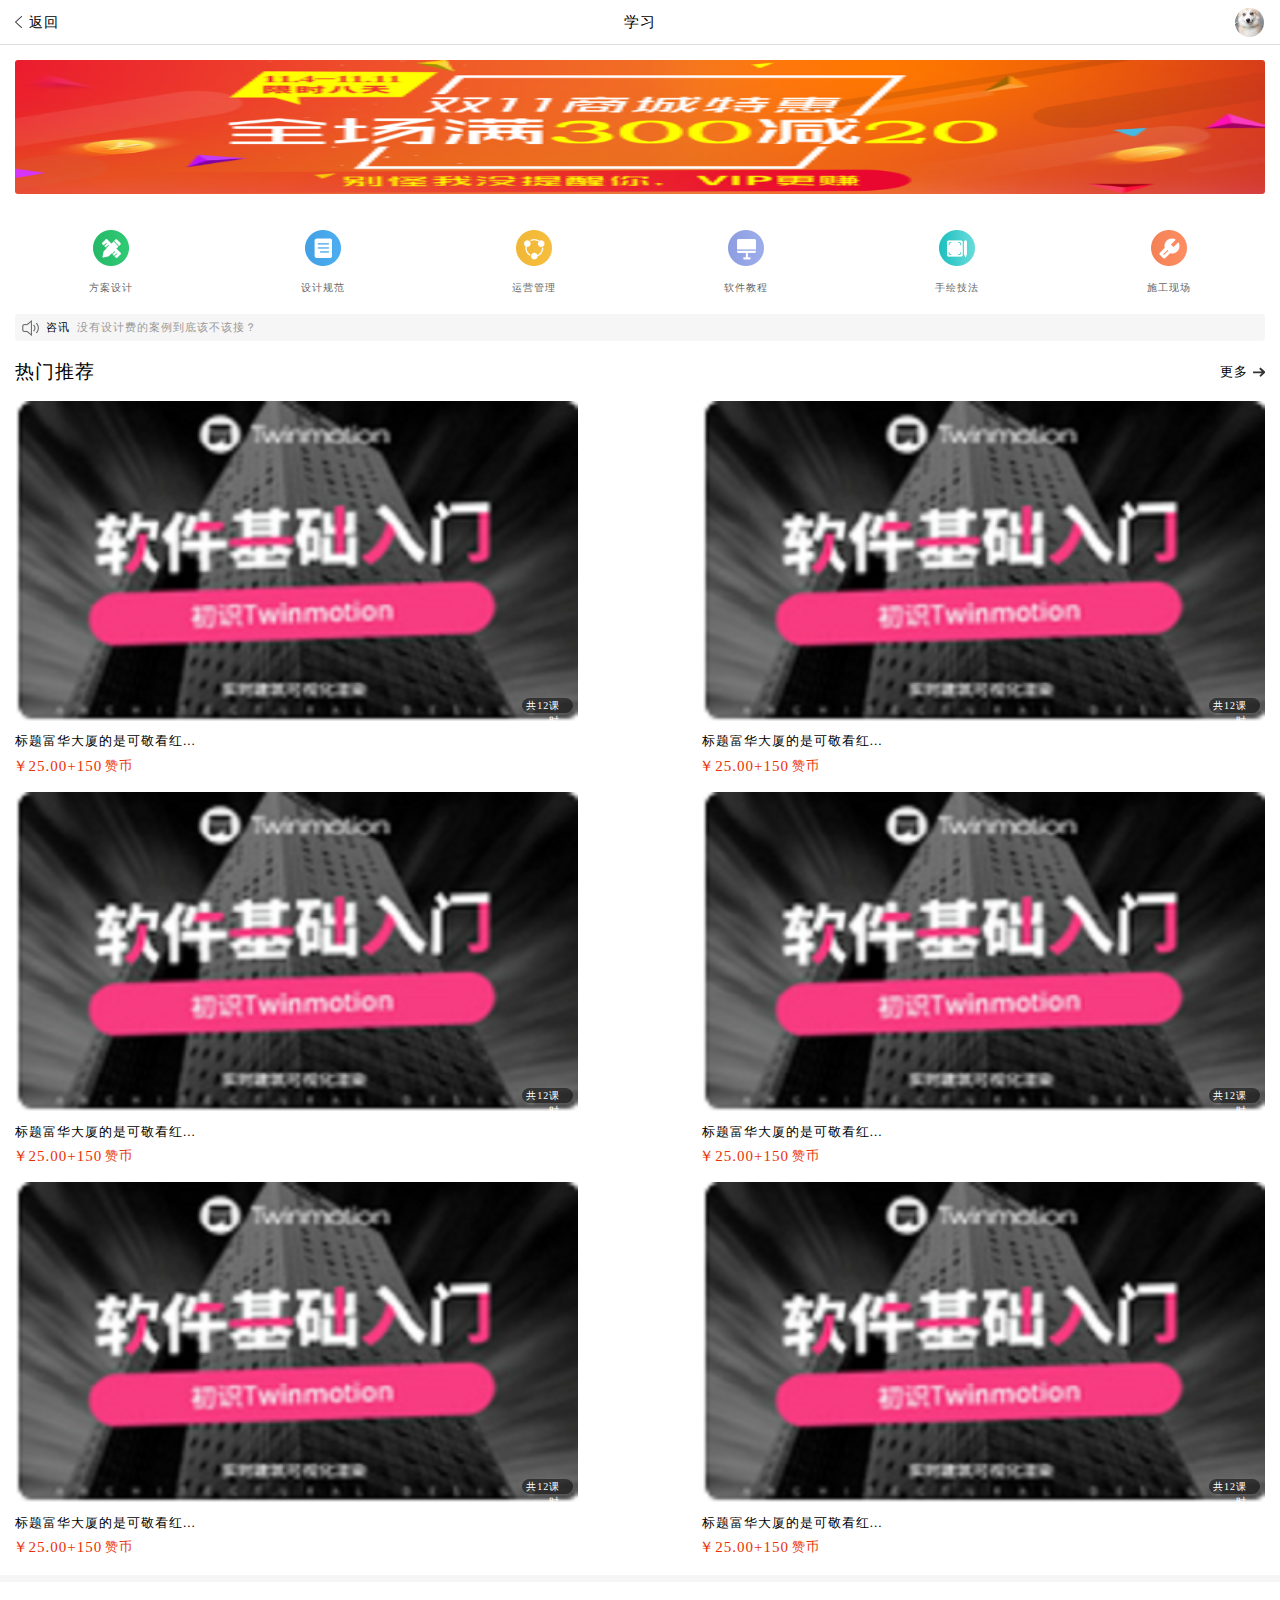
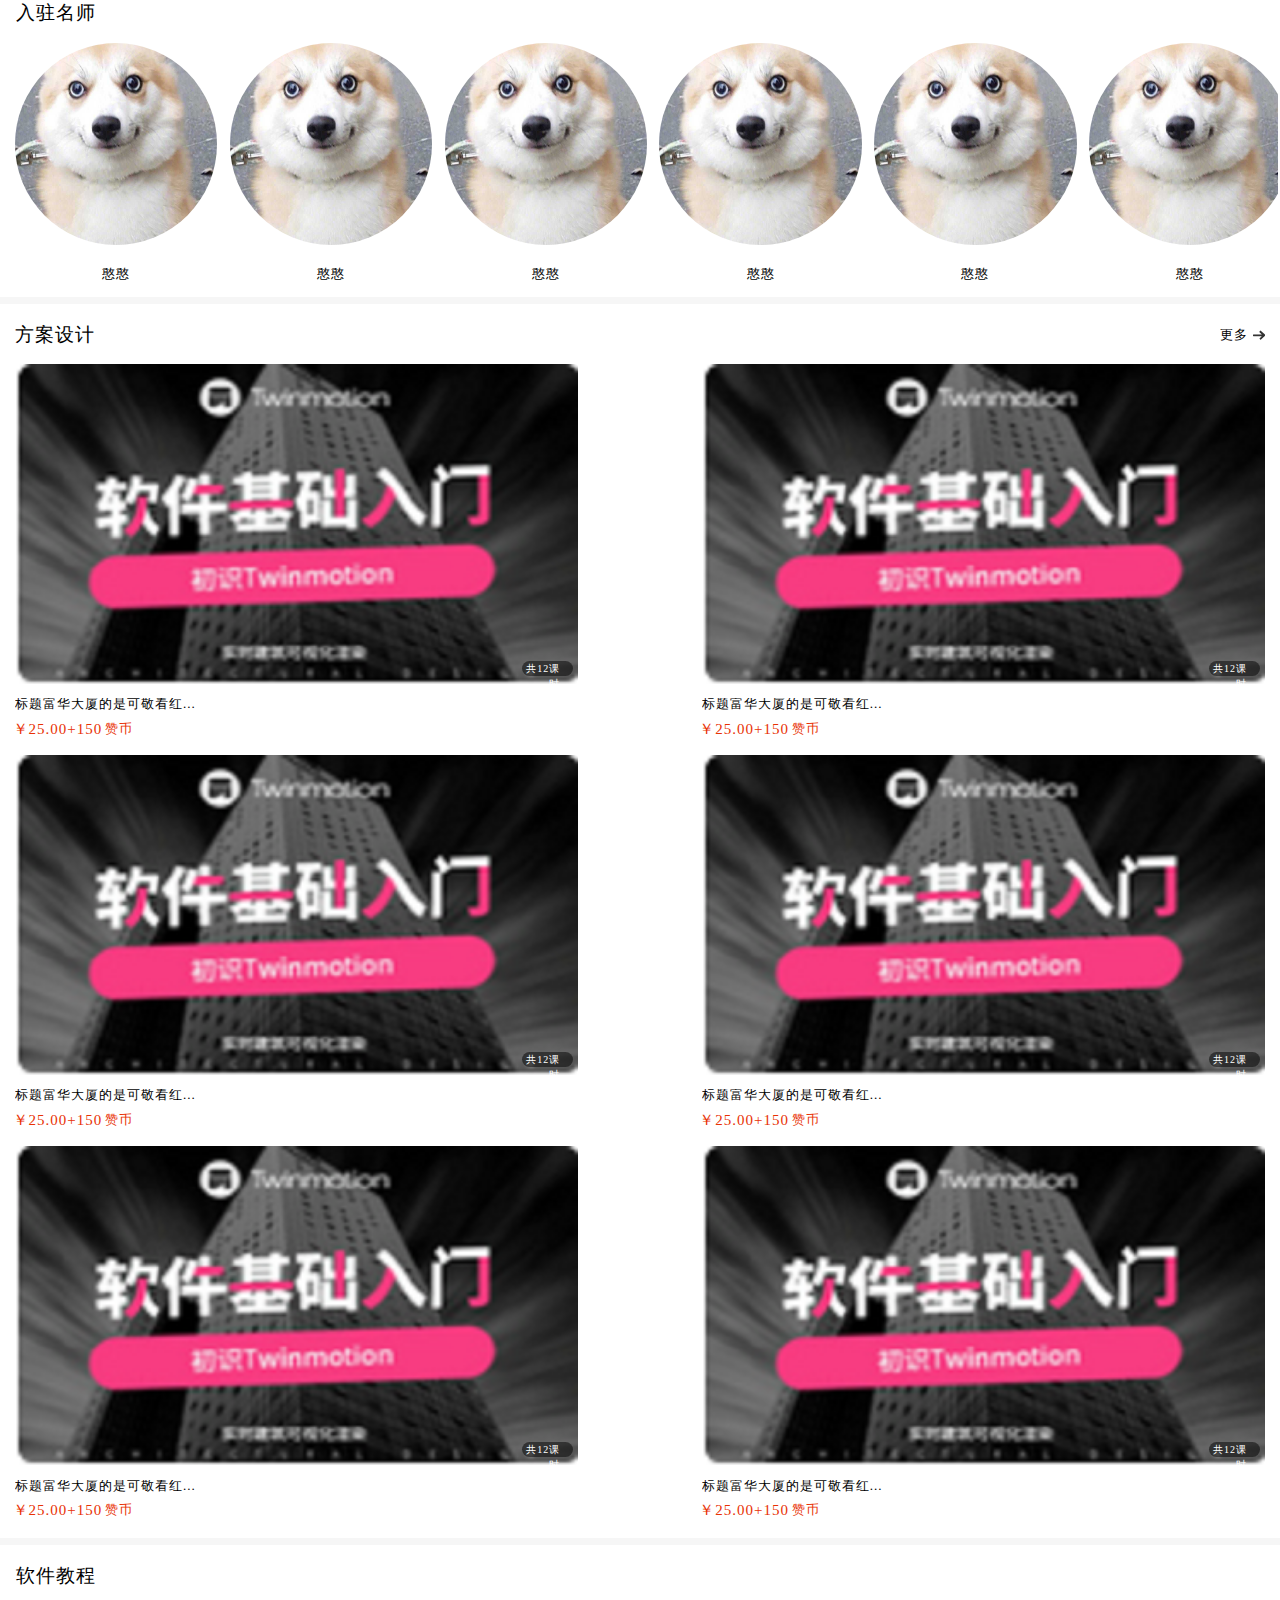
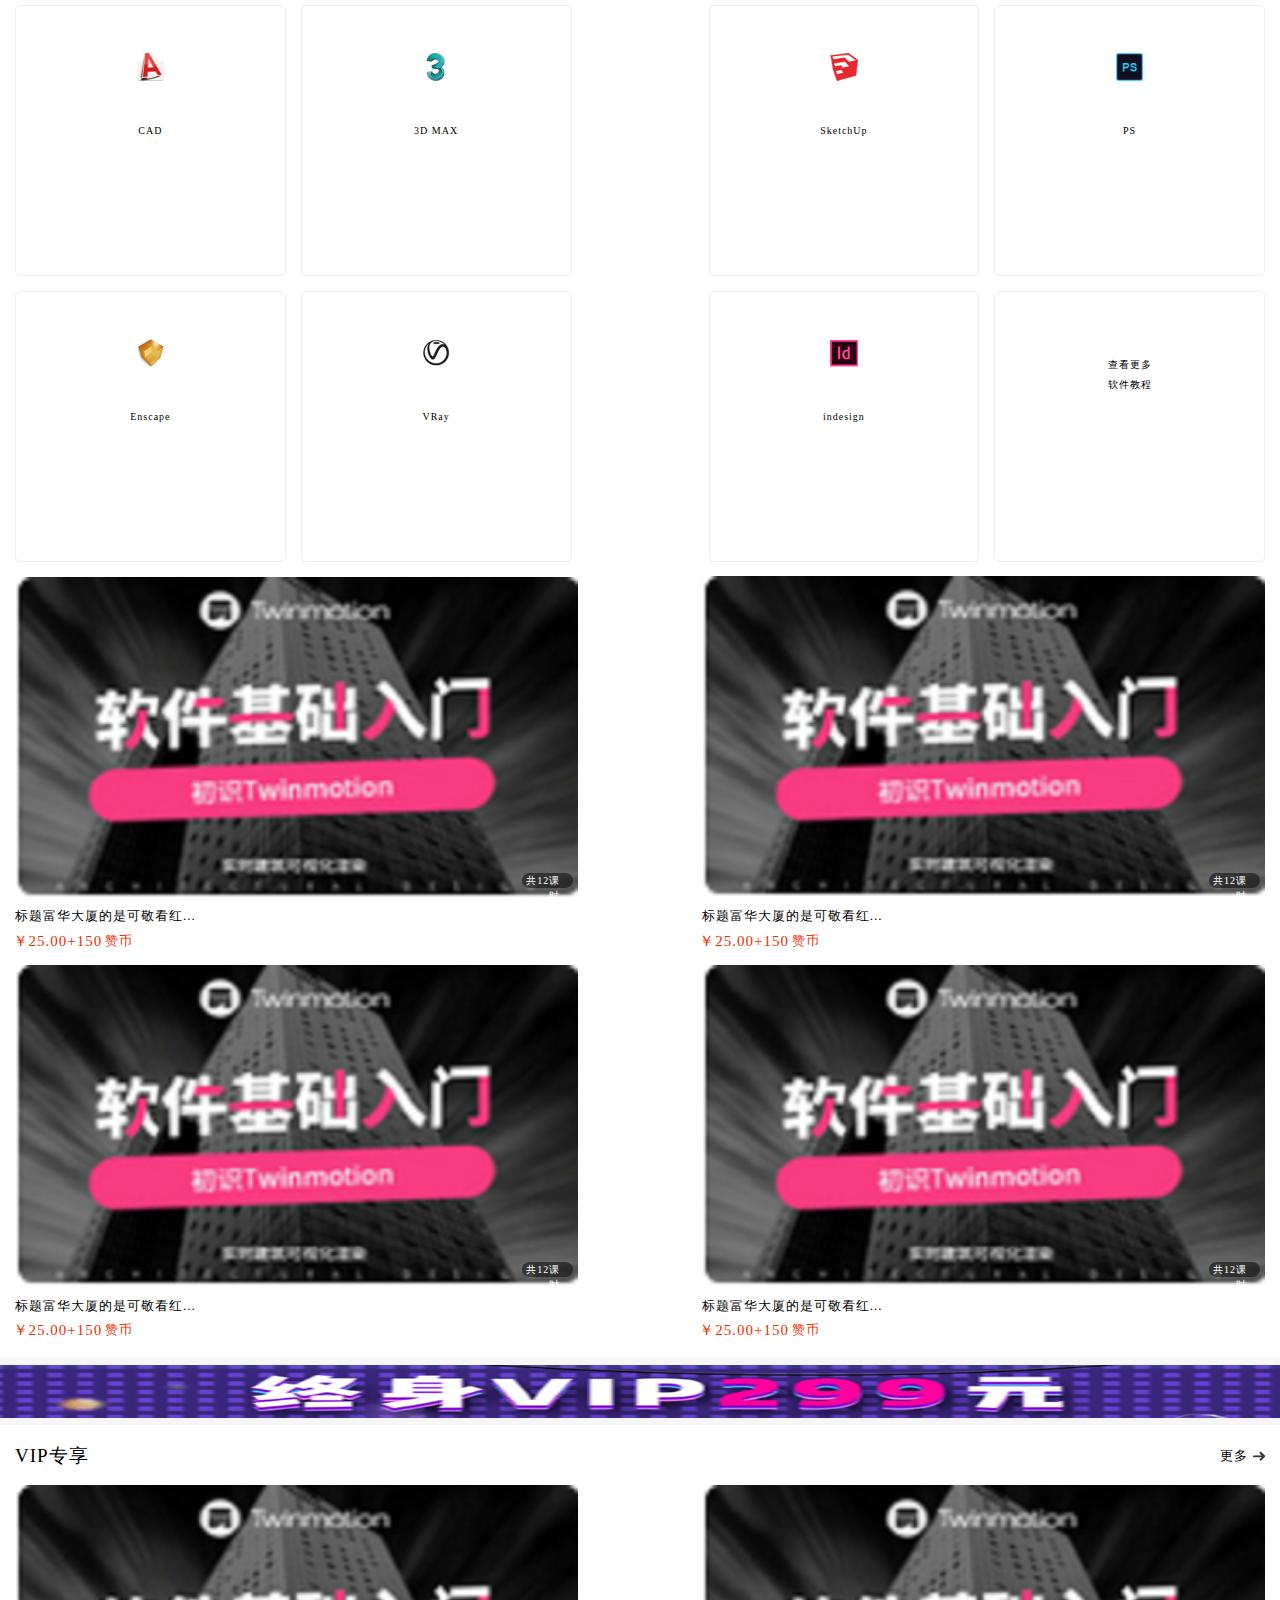
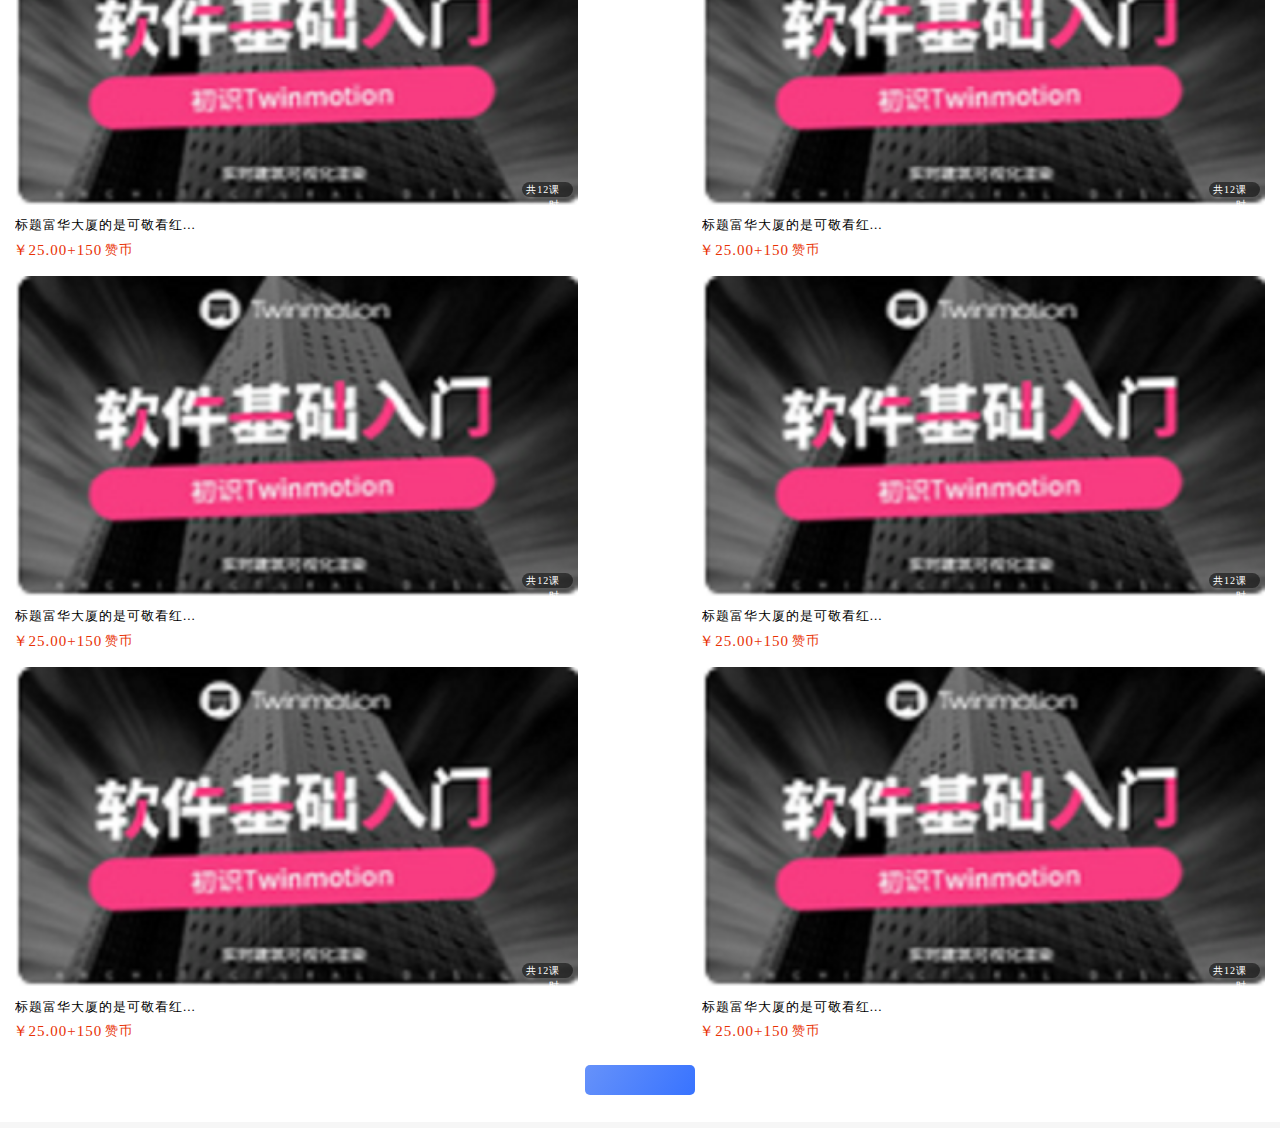
==== commit c03c5e38: "视频播放导航栏" ====
--- a/index.html
+++ b/index.html
@@ -84,7 +84,7 @@
 				<div class="content-0" id="content-left-0">
 					<a href="">
 						<div class="box">
-							<img src="image/cart/bg-0.png" alt="img">
+							<img src="image/index/1576735388.png" alt="img">
 							<div class="hour">
 								<p>共</p>
 								<p>12</p>
@@ -106,33 +106,35 @@
 				<div class="content-0" id="content-right-0">
 					<a href="">
 						<div class="box">
-							<img src="image/cart/bg-0.png" alt="img">
-							<div class="hour">
-								<p>共</p>
-								<p>12</p>
-								<p>课时</p>
-							</div>
-						</div>
-						<p class="title">标题富华大厦的是可敬看红...</p>
-						<div class="price">
-							<p>￥</p>
-							<p>25.00</p>
-							<p>+</p>
-							<p>150</p>
-							<p class="p5">赞币</p>
-						</div>
-					</a>
-				</div>
-			</div>
-		</div>
-		<div class="teacher">
-			<p class="t-title">入驻名师</p>
-			<div class="bar">
-				<div class="t0" id="t0">
-					<a href="">
-						<img src="image/study/user.jpg" alt="img">
-						<p>憨憨</p>
-					</a>
+							<img src="image/index/1576735388.png" alt="img">
+							<div class="hour">
+								<p>共</p>
+								<p>12</p>
+								<p>课时</p>
+							</div>
+						</div>
+						<p class="title">标题富华大厦的是可敬看红...</p>
+						<div class="price">
+							<p>￥</p>
+							<p>25.00</p>
+							<p>+</p>
+							<p>150</p>
+							<p class="p5">赞币</p>
+						</div>
+					</a>
+				</div>
+			</div>
+		</div>
+		<div class="teacher-box">
+			<div class="teacher">
+				<p class="t-title">入驻名师</p>
+				<div class="bar">
+					<div class="t0" id="t0">
+						<a href="">
+							<img src="image/study/user.jpg" alt="img">
+							<p>憨憨</p>
+						</a>
+					</div>
 				</div>
 			</div>
 		</div>
@@ -147,7 +149,7 @@
 				<div class="content-0" id="des-content-left-0">
 					<a href="">
 						<div class="box">
-							<img src="image/cart/bg-0.png" alt="img">
+							<img src="image/index/1576735388.png" alt="img">
 							<div class="hour">
 								<p>共</p>
 								<p>12</p>
@@ -169,171 +171,175 @@
 				<div class="content-0" id="des-content-right-0">
 					<a href="">
 						<div class="box">
-							<img src="image/cart/bg-0.png" alt="img">
-							<div class="hour">
-								<p>共</p>
-								<p>12</p>
-								<p>课时</p>
-							</div>
-						</div>
-						<p class="title">标题富华大厦的是可敬看红...</p>
-						<div class="price">
-							<p>￥</p>
-							<p>25.00</p>
-							<p>+</p>
-							<p>150</p>
-							<p class="p5">赞币</p>
-						</div>
-					</a>
-				</div>
-			</div>
-		</div>
-		<div class="tutorial">
-			<p class="tu-title">软件教程</p>
-			<div class="shop">
-				<div class="shop-left">
-					<div class="shopNode shopNode-1 shopNode-1357">
-						<a href="">
-							<img src="image/index/CAD.png" alt="img" class="shopNode-img">
-							<p class="shopNode-p">CAD</p>
-						</a>
+							<img src="image/index/1576735388.png" alt="img">
+							<div class="hour">
+								<p>共</p>
+								<p>12</p>
+								<p>课时</p>
+							</div>
+						</div>
+						<p class="title">标题富华大厦的是可敬看红...</p>
+						<div class="price">
+							<p>￥</p>
+							<p>25.00</p>
+							<p>+</p>
+							<p>150</p>
+							<p class="p5">赞币</p>
+						</div>
+					</a>
+				</div>
+			</div>
+		</div>
+		<div class="tutorial-box">
+			<div class="tutorial">
+				<p class="tu-title">软件教程</p>
+				<div class="shop">
+					<div class="shop-left">
+						<div class="shopNode shopNode-1 shopNode-1357">
+							<a href="">
+								<img src="image/index/CAD.png" alt="img" class="shopNode-img">
+								<p class="shopNode-p">CAD</p>
+							</a>
+						</div>
+						<div class="shopNode shopNode-2">
+							<a href="">
+								<img src="image/index/3DMAX.png" alt="img" class="shopNode-img">
+								<p class="shopNode-p">3D MAX</p></a>
+						</div>
+						<div class="shopNode shopNode-5 shopNode-1357">
+							<a href="">
+								<img src="image/index/Enscape.png" alt="img" class="shopNode-img">
+								<p class="shopNode-p">Enscape</p>
+							</a>
+						</div>
+						<div class="shopNode shopNode-6">
+							<a href="">
+								<img src="image/index/VRay.png" alt="img" class="shopNode-img">
+								<p class="shopNode-p">VRay</p>
+							</a>
+						</div>
 					</div>
-					<div class="shopNode shopNode-2">
-						<a href="">
-							<img src="image/index/3DMAX.png" alt="img" class="shopNode-img">
-							<p class="shopNode-p">3D MAX</p></a>
+					<div class="shop-right">
+						<div class="shopNode shopNode-4">
+							<a href="">
+								<img src="image/index/A6B0EB4C-D83A-442D-E0F0-809B539AFD27.png" alt="img" class="shopNode-img">
+								<p class="shopNode-p">PS</p>
+							</a>
+						</div>
+						<div class="shopNode shopNode-3 shopNode-1357">
+							<a href="">
+								<img src="image/index/SketchUp.png" alt="img" class="shopNode-img">
+								<p class="shopNode-p">SketchUp</p>
+							</a>
+						</div>
+						<div class="more shopNode shopNode-8">
+							<a href="">
+								<p class="more-p1">查看更多</p>
+								<p class="more-p2">软件教程</p>
+							</a>
+						</div>
+						<div class="shopNode shopNode-7 shopNode-1357">
+							<a href="">
+								<img src="image/index/ID.png" alt="img" class="shopNode-img">
+								<p class="shopNode-p">indesign</p>
+							</a>
+						</div>
 					</div>
-					<div class="shopNode shopNode-5 shopNode-1357">
-						<a href="">
-							<img src="image/index/Enscape.png" alt="img" class="shopNode-img">
-							<p class="shopNode-p">Enscape</p>
-						</a>
+				</div>
+				<div class="recommend exclusive">
+					<div class="rec-content-left rec-content">
+						<div class="content-0">
+							<a href="">
+								<div class="box">
+									<img src="image/index/1576735388.png" alt="img">
+									<div class="hour">
+										<p>共</p>
+										<p>12</p>
+										<p>课时</p>
+									</div>
+								</div>
+								<p class="title">标题富华大厦的是可敬看红...</p>
+								<div class="price">
+									<p>￥</p>
+									<p>25.00</p>
+									<p>+</p>
+									<p>150</p>
+									<p class="p5">赞币</p>
+								</div>
+							</a>
+						</div>
+						<div class="content-0">
+							<a href="">
+								<div class="box">
+									<img src="image/index/1576735388.png" alt="img">
+									<div class="hour">
+										<p>共</p>
+										<p>12</p>
+										<p>课时</p>
+									</div>
+								</div>
+								<p class="title">标题富华大厦的是可敬看红...</p>
+								<div class="price">
+									<p>￥</p>
+									<p>25.00</p>
+									<p>+</p>
+									<p>150</p>
+									<p class="p5">赞币</p>
+								</div>
+							</a>
+						</div>
 					</div>
-					<div class="shopNode shopNode-6">
-						<a href="">
-							<img src="image/index/VRay.png" alt="img" class="shopNode-img">
-							<p class="shopNode-p">VRay</p>
-						</a>
+					<div class="rec-content-right rec-content">
+						<div class="content-0">
+							<a href="">
+								<div class="box">
+									<img src="image/index/1576735388.png" alt="img">
+									<div class="hour">
+										<p>共</p>
+										<p>12</p>
+										<p>课时</p>
+									</div>
+								</div>
+								<p class="title">标题富华大厦的是可敬看红...</p>
+								<div class="price">
+									<p>￥</p>
+									<p>25.00</p>
+									<p>+</p>
+									<p>150</p>
+									<p class="p5">赞币</p>
+								</div>
+							</a>
+						</div>
+						<div class="content-0">
+							<a href="">
+								<div class="box">
+									<img src="image/index/1576735388.png" alt="img">
+									<div class="hour">
+										<p>共</p>
+										<p>12</p>
+										<p>课时</p>
+									</div>
+								</div>
+								<p class="title">标题富华大厦的是可敬看红...</p>
+								<div class="price">
+									<p>￥</p>
+									<p>25.00</p>
+									<p>+</p>
+									<p>150</p>
+									<p class="p5">赞币</p>
+								</div>
+							</a>
+						</div>
 					</div>
 				</div>
-				<div class="shop-right">
-					<div class="shopNode shopNode-4">
-						<a href="">
-							<img src="image/index/A6B0EB4C-D83A-442D-E0F0-809B539AFD27.png" alt="img" class="shopNode-img">
-							<p class="shopNode-p">PS</p>
-						</a>
-					</div>
-					<div class="shopNode shopNode-3 shopNode-1357">
-						<a href="">
-							<img src="image/index/SketchUp.png" alt="img" class="shopNode-img">
-							<p class="shopNode-p">SketchUp</p>
-						</a>
-					</div>
-					<div class="more shopNode shopNode-8">
-						<a href="">
-							<p class="more-p1">查看更多</p>
-							<p class="more-p2">软件教程</p>
-						</a>
-					</div>
-					<div class="shopNode shopNode-7 shopNode-1357">
-						<a href="">
-							<img src="image/index/ID.png" alt="img" class="shopNode-img">
-							<p class="shopNode-p">indesign</p>
-						</a>
-					</div>
-				</div>
-			</div>
-			<div class="recommend exclusive">
-				<div class="rec-content-left rec-content">
-					<div class="content-0">
-						<a href="">
-							<div class="box">
-								<img src="image/cart/bg-0.png" alt="img">
-								<div class="hour">
-									<p>共</p>
-									<p>12</p>
-									<p>课时</p>
-								</div>
-							</div>
-							<p class="title">标题富华大厦的是可敬看红...</p>
-							<div class="price">
-								<p>￥</p>
-								<p>25.00</p>
-								<p>+</p>
-								<p>150</p>
-								<p class="p5">赞币</p>
-							</div>
-						</a>
-					</div>
-					<div class="content-0">
-						<a href="">
-							<div class="box">
-								<img src="image/cart/bg-0.png" alt="img">
-								<div class="hour">
-									<p>共</p>
-									<p>12</p>
-									<p>课时</p>
-								</div>
-							</div>
-							<p class="title">标题富华大厦的是可敬看红...</p>
-							<div class="price">
-								<p>￥</p>
-								<p>25.00</p>
-								<p>+</p>
-								<p>150</p>
-								<p class="p5">赞币</p>
-							</div>
-						</a>
-					</div>
-				</div>
-				<div class="rec-content-right rec-content">
-					<div class="content-0">
-						<a href="">
-							<div class="box">
-								<img src="image/cart/bg-0.png" alt="img">
-								<div class="hour">
-									<p>共</p>
-									<p>12</p>
-									<p>课时</p>
-								</div>
-							</div>
-							<p class="title">标题富华大厦的是可敬看红...</p>
-							<div class="price">
-								<p>￥</p>
-								<p>25.00</p>
-								<p>+</p>
-								<p>150</p>
-								<p class="p5">赞币</p>
-							</div>
-						</a>
-					</div>
-					<div class="content-0">
-						<a href="">
-							<div class="box">
-								<img src="image/cart/bg-0.png" alt="img">
-								<div class="hour">
-									<p>共</p>
-									<p>12</p>
-									<p>课时</p>
-								</div>
-							</div>
-							<p class="title">标题富华大厦的是可敬看红...</p>
-							<div class="price">
-								<p>￥</p>
-								<p>25.00</p>
-								<p>+</p>
-								<p>150</p>
-								<p class="p5">赞币</p>
-							</div>
-						</a>
-					</div>
-				</div>
-			</div>
-		</div>
-		<div class="banner">
-			<img src="image/index/1576556348.png" alt="img">
-		</div>
-		<div class="recommend exclusive">
+			</div>
+		</div>
+		<div class="banner-box">
+			<div class="banner">
+				<img src="image/index/1576556348.png" alt="img">
+			</div>
+		</div>
+		<div class="recommend vip">
 			<div class="rec-header">
 				<p>VIP专享</p>
 				<a href="">更多
@@ -344,7 +350,7 @@
 				<div class="content-0" id="exc-content-left-0">
 					<a href="">
 						<div class="box">
-							<img src="image/cart/bg-0.png" alt="img">
+							<img src="image/index/1576735388.png" alt="img">
 							<div class="hour">
 								<p>共</p>
 								<p>12</p>
@@ -366,7 +372,7 @@
 				<div class="content-0" id="exc-content-right-0">
 					<a href="">
 						<div class="box">
-							<img src="image/cart/bg-0.png" alt="img">
+							<img src="image/index/1576735388.png" alt="img">
 							<div class="hour">
 								<p>共</p>
 								<p>12</p>
--- a/css/index.css
+++ b/css/index.css
@@ -44,11 +44,11 @@
 [data-dpr="2.625"] .header span { font-size: 36.75px; }
 [data-dpr="3"] .header span { font-size: 46.1538461538px; }
 [data-dpr="3.5"] .header span { font-size: 49px; }
-.header .user { position: absolute; line-height: 0px; z-index: 1; right: 13px; top: 7.5px; }
-[data-dpr="2"] .header .user { right: 26px; }
-[data-dpr="2.625"] .header .user { right: 34.125px; }
-[data-dpr="3"] .header .user { right: 42.8571428571px; }
-[data-dpr="3.5"] .header .user { right: 45.5px; }
+.header .user { position: absolute; line-height: 0px; z-index: 1; right: 16px; top: 7.5px; }
+[data-dpr="2"] .header .user { right: 32px; }
+[data-dpr="2.625"] .header .user { right: 42px; }
+[data-dpr="3"] .header .user { right: 52.7472527473px; }
+[data-dpr="3.5"] .header .user { right: 56px; }
 [data-dpr="2"] .header .user { top: 15px; }
 [data-dpr="2.625"] .header .user { top: 19.6875px; }
 [data-dpr="3"] .header .user { top: 24.7252747253px; }
@@ -76,24 +76,24 @@
 [data-dpr="3"] .header p { line-height: 49.4505494505px; }
 [data-dpr="3.5"] .header p { line-height: 52.5px; }
 
-.main { width: 100%; background: white; padding-top: 60px; }
-[data-dpr="2"] .main { padding-top: 120px; }
-[data-dpr="2.625"] .main { padding-top: 157.5px; }
-[data-dpr="3"] .main { padding-top: 197.8021978022px; }
-[data-dpr="3.5"] .main { padding-top: 210px; }
-.main .scroll { padding-left: 12px; padding-right: 12px; height: 134.5px; }
-[data-dpr="2"] .main .scroll { padding-left: 24px; }
-[data-dpr="2.625"] .main .scroll { padding-left: 31.5px; }
-[data-dpr="3"] .main .scroll { padding-left: 39.5604395604px; }
-[data-dpr="3.5"] .main .scroll { padding-left: 42px; }
-[data-dpr="2"] .main .scroll { padding-right: 24px; }
-[data-dpr="2.625"] .main .scroll { padding-right: 31.5px; }
-[data-dpr="3"] .main .scroll { padding-right: 39.5604395604px; }
-[data-dpr="3.5"] .main .scroll { padding-right: 42px; }
-[data-dpr="2"] .main .scroll { height: 269px; }
-[data-dpr="2.625"] .main .scroll { height: 353.0625px; }
-[data-dpr="3"] .main .scroll { height: 443.4065934066px; }
-[data-dpr="3.5"] .main .scroll { height: 470.75px; }
+.main { width: 100%; background: white; padding-top: 59.5px; }
+[data-dpr="2"] .main { padding-top: 119px; }
+[data-dpr="2.625"] .main { padding-top: 156.1875px; }
+[data-dpr="3"] .main { padding-top: 196.1538461538px; }
+[data-dpr="3.5"] .main { padding-top: 208.25px; }
+.main .scroll { padding-left: 15px; padding-right: 15px; height: 134px; }
+[data-dpr="2"] .main .scroll { padding-left: 30px; }
+[data-dpr="2.625"] .main .scroll { padding-left: 39.375px; }
+[data-dpr="3"] .main .scroll { padding-left: 49.4505494505px; }
+[data-dpr="3.5"] .main .scroll { padding-left: 52.5px; }
+[data-dpr="2"] .main .scroll { padding-right: 30px; }
+[data-dpr="2.625"] .main .scroll { padding-right: 39.375px; }
+[data-dpr="3"] .main .scroll { padding-right: 49.4505494505px; }
+[data-dpr="3.5"] .main .scroll { padding-right: 52.5px; }
+[data-dpr="2"] .main .scroll { height: 268px; }
+[data-dpr="2.625"] .main .scroll { height: 351.75px; }
+[data-dpr="3"] .main .scroll { height: 441.7582417582px; }
+[data-dpr="3.5"] .main .scroll { height: 469px; }
 .main .scroll .container { width: 100%; height: 100%; overflow: hidden; position: relative; margin: 0 auto; border-radius: 3px; }
 [data-dpr="2"] .main .scroll .container { border-radius: 6px; }
 [data-dpr="2.625"] .main .scroll .container { border-radius: 7.875px; }
@@ -101,7 +101,7 @@
 [data-dpr="3.5"] .main .scroll .container { border-radius: 10.5px; }
 .main .scroll .container .list { width: 500%; height: 100%; position: absolute; }
 .main .scroll .container .list > img { float: left; width: 20%; height: 100%; }
-.main .nav { margin-top: 22px; margin-bottom: 22px; padding-left: 4px; padding-right: 4px; display: flex; }
+.main .nav { margin-top: 22px; margin-bottom: 22px; padding-left: 5.5px; padding-right: 5.5px; display: flex; }
 [data-dpr="2"] .main .nav { margin-top: 44px; }
 [data-dpr="2.625"] .main .nav { margin-top: 57.75px; }
 [data-dpr="3"] .main .nav { margin-top: 72.5274725275px; }
@@ -110,15 +110,15 @@
 [data-dpr="2.625"] .main .nav { margin-bottom: 57.75px; }
 [data-dpr="3"] .main .nav { margin-bottom: 72.5274725275px; }
 [data-dpr="3.5"] .main .nav { margin-bottom: 77px; }
-[data-dpr="2"] .main .nav { padding-left: 8px; }
-[data-dpr="2.625"] .main .nav { padding-left: 10.5px; }
-[data-dpr="3"] .main .nav { padding-left: 13.1868131868px; }
-[data-dpr="3.5"] .main .nav { padding-left: 14px; }
-[data-dpr="2"] .main .nav { padding-right: 8px; }
-[data-dpr="2.625"] .main .nav { padding-right: 10.5px; }
-[data-dpr="3"] .main .nav { padding-right: 13.1868131868px; }
-[data-dpr="3.5"] .main .nav { padding-right: 14px; }
-.main .nav div { width: 16.666666%; text-align: center; }
+[data-dpr="2"] .main .nav { padding-left: 11px; }
+[data-dpr="2.625"] .main .nav { padding-left: 14.4375px; }
+[data-dpr="3"] .main .nav { padding-left: 18.1318681319px; }
+[data-dpr="3.5"] .main .nav { padding-left: 19.25px; }
+[data-dpr="2"] .main .nav { padding-right: 11px; }
+[data-dpr="2.625"] .main .nav { padding-right: 14.4375px; }
+[data-dpr="3"] .main .nav { padding-right: 18.1318681319px; }
+[data-dpr="3.5"] .main .nav { padding-right: 19.25px; }
+.main .nav div { width: 16.6666667%; text-align: center; }
 .main .nav div img { width: 36px; height: 36px; }
 [data-dpr="2"] .main .nav div img { width: 72px; }
 [data-dpr="2.625"] .main .nav div img { width: 94.5px; }
@@ -128,28 +128,28 @@
 [data-dpr="2.625"] .main .nav div img { height: 94.5px; }
 [data-dpr="3"] .main .nav div img { height: 118.6813186813px; }
 [data-dpr="3.5"] .main .nav div img { height: 126px; }
-.main .nav div p { font-size: 10px; font-family: PingFang SC; font-weight: 400; letter-spacing: 1px; color: #666666; line-height: 18px; }
+.main .nav div p { font-size: 10px; font-family: PingFang SC; font-weight: 400; letter-spacing: 1px; color: #666666; line-height: 9.5px; margin-top: 4px; }
 [data-dpr="2"] .main .nav div p { font-size: 20px; }
 [data-dpr="2.625"] .main .nav div p { font-size: 26.25px; }
 [data-dpr="3"] .main .nav div p { font-size: 32.967032967px; }
 [data-dpr="3.5"] .main .nav div p { font-size: 35px; }
-[data-dpr="2"] .main .nav div p { line-height: 36px; }
-[data-dpr="2.625"] .main .nav div p { line-height: 47.25px; }
-[data-dpr="3"] .main .nav div p { line-height: 59.3406593407px; }
-[data-dpr="3.5"] .main .nav div p { line-height: 63px; }
-.main .message { position: relative; margin-left: 12px; margin-right: 12px; margin-bottom: 22px; height: 27px; background: #f6f6f6; border-radius: 3px; }
-[data-dpr="2"] .main .message { margin-left: 24px; }
-[data-dpr="2.625"] .main .message { margin-left: 31.5px; }
-[data-dpr="3"] .main .message { margin-left: 39.5604395604px; }
-[data-dpr="3.5"] .main .message { margin-left: 42px; }
-[data-dpr="2"] .main .message { margin-right: 24px; }
-[data-dpr="2.625"] .main .message { margin-right: 31.5px; }
-[data-dpr="3"] .main .message { margin-right: 39.5604395604px; }
-[data-dpr="3.5"] .main .message { margin-right: 42px; }
-[data-dpr="2"] .main .message { margin-bottom: 44px; }
-[data-dpr="2.625"] .main .message { margin-bottom: 57.75px; }
-[data-dpr="3"] .main .message { margin-bottom: 72.5274725275px; }
-[data-dpr="3.5"] .main .message { margin-bottom: 77px; }
+[data-dpr="2"] .main .nav div p { line-height: 19px; }
+[data-dpr="2.625"] .main .nav div p { line-height: 24.9375px; }
+[data-dpr="3"] .main .nav div p { line-height: 31.3186813187px; }
+[data-dpr="3.5"] .main .nav div p { line-height: 33.25px; }
+[data-dpr="2"] .main .nav div p { margin-top: 8px; }
+[data-dpr="2.625"] .main .nav div p { margin-top: 10.5px; }
+[data-dpr="3"] .main .nav div p { margin-top: 13.1868131868px; }
+[data-dpr="3.5"] .main .nav div p { margin-top: 14px; }
+.main .message { position: relative; margin-left: 15px; margin-right: 15px; height: 27px; background: #f6f6f6; border-radius: 3px; }
+[data-dpr="2"] .main .message { margin-left: 30px; }
+[data-dpr="2.625"] .main .message { margin-left: 39.375px; }
+[data-dpr="3"] .main .message { margin-left: 49.4505494505px; }
+[data-dpr="3.5"] .main .message { margin-left: 52.5px; }
+[data-dpr="2"] .main .message { margin-right: 30px; }
+[data-dpr="2.625"] .main .message { margin-right: 39.375px; }
+[data-dpr="3"] .main .message { margin-right: 49.4505494505px; }
+[data-dpr="3.5"] .main .message { margin-right: 52.5px; }
 [data-dpr="2"] .main .message { height: 54px; }
 [data-dpr="2.625"] .main .message { height: 70.875px; }
 [data-dpr="3"] .main .message { height: 89.010989011px; }
@@ -209,30 +209,34 @@
 [data-dpr="2.625"] .main .message .p2 { line-height: 27.5625px; }
 [data-dpr="3"] .main .message .p2 { line-height: 34.6153846154px; }
 [data-dpr="3.5"] .main .message .p2 { line-height: 36.75px; }
-.main .recommend { position: relative; }
-.main .recommend .rec-header { position: relative; margin-left: 12px; margin-right: 12px; margin-bottom: 2px; }
-[data-dpr="2"] .main .recommend .rec-header { margin-left: 24px; }
-[data-dpr="2.625"] .main .recommend .rec-header { margin-left: 31.5px; }
-[data-dpr="3"] .main .recommend .rec-header { margin-left: 39.5604395604px; }
-[data-dpr="3.5"] .main .recommend .rec-header { margin-left: 42px; }
-[data-dpr="2"] .main .recommend .rec-header { margin-right: 24px; }
-[data-dpr="2.625"] .main .recommend .rec-header { margin-right: 31.5px; }
-[data-dpr="3"] .main .recommend .rec-header { margin-right: 39.5604395604px; }
-[data-dpr="3.5"] .main .recommend .rec-header { margin-right: 42px; }
-[data-dpr="2"] .main .recommend .rec-header { margin-bottom: 4px; }
-[data-dpr="2.625"] .main .recommend .rec-header { margin-bottom: 5.25px; }
-[data-dpr="3"] .main .recommend .rec-header { margin-bottom: 6.5934065934px; }
-[data-dpr="3.5"] .main .recommend .rec-header { margin-bottom: 7px; }
-.main .recommend .rec-header p { font-size: 15px; font-family: PingFang SC; font-weight: 400; letter-spacing: 1px; font-weight: 500; color: black; line-height: 15px; }
-[data-dpr="2"] .main .recommend .rec-header p { font-size: 30px; }
-[data-dpr="2.625"] .main .recommend .rec-header p { font-size: 39.375px; }
-[data-dpr="3"] .main .recommend .rec-header p { font-size: 49.4505494505px; }
-[data-dpr="3.5"] .main .recommend .rec-header p { font-size: 52.5px; }
-[data-dpr="2"] .main .recommend .rec-header p { line-height: 30px; }
-[data-dpr="2.625"] .main .recommend .rec-header p { line-height: 39.375px; }
-[data-dpr="3"] .main .recommend .rec-header p { line-height: 49.4505494505px; }
-[data-dpr="3.5"] .main .recommend .rec-header p { line-height: 52.5px; }
-.main .recommend .rec-header a { position: absolute; top: 0px; right: 0px; width: 45px; font-size: 13px; font-family: PingFang SC; font-weight: 400; letter-spacing: 1px; font-weight: 500; color: black; line-height: 15px; }
+.main .recommend { position: relative; margin-bottom: 21.5px; margin-top: 22px; }
+[data-dpr="2"] .main .recommend { margin-bottom: 43px; }
+[data-dpr="2.625"] .main .recommend { margin-bottom: 56.4375px; }
+[data-dpr="3"] .main .recommend { margin-bottom: 70.8791208791px; }
+[data-dpr="3.5"] .main .recommend { margin-bottom: 75.25px; }
+[data-dpr="2"] .main .recommend { margin-top: 44px; }
+[data-dpr="2.625"] .main .recommend { margin-top: 57.75px; }
+[data-dpr="3"] .main .recommend { margin-top: 72.5274725275px; }
+[data-dpr="3.5"] .main .recommend { margin-top: 77px; }
+.main .recommend .rec-header { position: relative; margin-left: 15px; margin-right: 15px; }
+[data-dpr="2"] .main .recommend .rec-header { margin-left: 30px; }
+[data-dpr="2.625"] .main .recommend .rec-header { margin-left: 39.375px; }
+[data-dpr="3"] .main .recommend .rec-header { margin-left: 49.4505494505px; }
+[data-dpr="3.5"] .main .recommend .rec-header { margin-left: 52.5px; }
+[data-dpr="2"] .main .recommend .rec-header { margin-right: 30px; }
+[data-dpr="2.625"] .main .recommend .rec-header { margin-right: 39.375px; }
+[data-dpr="3"] .main .recommend .rec-header { margin-right: 49.4505494505px; }
+[data-dpr="3.5"] .main .recommend .rec-header { margin-right: 52.5px; }
+.main .recommend .rec-header p { font-size: 19px; font-family: PingFang SC; font-weight: 400; letter-spacing: 1px; font-weight: 500; color: black; line-height: 18px; }
+[data-dpr="2"] .main .recommend .rec-header p { font-size: 38px; }
+[data-dpr="2.625"] .main .recommend .rec-header p { font-size: 49.875px; }
+[data-dpr="3"] .main .recommend .rec-header p { font-size: 62.6373626374px; }
+[data-dpr="3.5"] .main .recommend .rec-header p { font-size: 66.5px; }
+[data-dpr="2"] .main .recommend .rec-header p { line-height: 36px; }
+[data-dpr="2.625"] .main .recommend .rec-header p { line-height: 47.25px; }
+[data-dpr="3"] .main .recommend .rec-header p { line-height: 59.3406593407px; }
+[data-dpr="3.5"] .main .recommend .rec-header p { line-height: 63px; }
+.main .recommend .rec-header a { position: absolute; top: 0px; right: 0px; width: 45px; font-size: 13px; font-family: PingFang SC; font-weight: 400; letter-spacing: 1px; color: black; line-height: 18px; }
 [data-dpr="2"] .main .recommend .rec-header a { width: 90px; }
 [data-dpr="2.625"] .main .recommend .rec-header a { width: 118.125px; }
 [data-dpr="3"] .main .recommend .rec-header a { width: 148.3516483516px; }
@@ -241,15 +245,15 @@
 [data-dpr="2.625"] .main .recommend .rec-header a { font-size: 34.125px; }
 [data-dpr="3"] .main .recommend .rec-header a { font-size: 42.8571428571px; }
 [data-dpr="3.5"] .main .recommend .rec-header a { font-size: 45.5px; }
-[data-dpr="2"] .main .recommend .rec-header a { line-height: 30px; }
-[data-dpr="2.625"] .main .recommend .rec-header a { line-height: 39.375px; }
-[data-dpr="3"] .main .recommend .rec-header a { line-height: 49.4505494505px; }
-[data-dpr="3.5"] .main .recommend .rec-header a { line-height: 52.5px; }
-.main .recommend .rec-header a img { position: absolute; top: 2.5px; right: 0.5px; width: 11.5px; height: 10px; }
-[data-dpr="2"] .main .recommend .rec-header a img { top: 5px; }
-[data-dpr="2.625"] .main .recommend .rec-header a img { top: 6.5625px; }
-[data-dpr="3"] .main .recommend .rec-header a img { top: 8.2417582418px; }
-[data-dpr="3.5"] .main .recommend .rec-header a img { top: 8.75px; }
+[data-dpr="2"] .main .recommend .rec-header a { line-height: 36px; }
+[data-dpr="2.625"] .main .recommend .rec-header a { line-height: 47.25px; }
+[data-dpr="3"] .main .recommend .rec-header a { line-height: 59.3406593407px; }
+[data-dpr="3.5"] .main .recommend .rec-header a { line-height: 63px; }
+.main .recommend .rec-header a img { position: absolute; top: 4px; right: 0.5px; width: 11.5px; height: 10px; }
+[data-dpr="2"] .main .recommend .rec-header a img { top: 8px; }
+[data-dpr="2.625"] .main .recommend .rec-header a img { top: 10.5px; }
+[data-dpr="3"] .main .recommend .rec-header a img { top: 13.1868131868px; }
+[data-dpr="3.5"] .main .recommend .rec-header a img { top: 14px; }
 [data-dpr="2"] .main .recommend .rec-header a img { right: 1px; }
 [data-dpr="2.625"] .main .recommend .rec-header a img { right: 1.3125px; }
 [data-dpr="3"] .main .recommend .rec-header a img { right: 1.6483516484px; }
@@ -267,32 +271,36 @@
 [data-dpr="2.625"] .main .recommend .rec-content-right { bottom: 0px; }
 [data-dpr="3"] .main .recommend .rec-content-right { bottom: 0px; }
 [data-dpr="3.5"] .main .recommend .rec-content-right { bottom: 0px; }
-.main .recommend .rec-content-right .content-0 { float: right; margin-right: 12px; }
-[data-dpr="2"] .main .recommend .rec-content-right .content-0 { margin-right: 24px; }
-[data-dpr="2.625"] .main .recommend .rec-content-right .content-0 { margin-right: 31.5px; }
-[data-dpr="3"] .main .recommend .rec-content-right .content-0 { margin-right: 39.5604395604px; }
-[data-dpr="3.5"] .main .recommend .rec-content-right .content-0 { margin-right: 42px; }
-.main .recommend .rec-content-left .content-0 { margin-left: 12px; }
-[data-dpr="2"] .main .recommend .rec-content-left .content-0 { margin-left: 24px; }
-[data-dpr="2.625"] .main .recommend .rec-content-left .content-0 { margin-left: 31.5px; }
-[data-dpr="3"] .main .recommend .rec-content-left .content-0 { margin-left: 39.5604395604px; }
-[data-dpr="3.5"] .main .recommend .rec-content-left .content-0 { margin-left: 42px; }
-.main .recommend .rec-content { width: 50%; }
-.main .recommend .rec-content .content-0 { position: relative; width: 89.6%; margin-top: 17px; }
-[data-dpr="2"] .main .recommend .rec-content .content-0 { margin-top: 34px; }
-[data-dpr="2.625"] .main .recommend .rec-content .content-0 { margin-top: 44.625px; }
-[data-dpr="3"] .main .recommend .rec-content .content-0 { margin-top: 56.043956044px; }
-[data-dpr="3.5"] .main .recommend .rec-content .content-0 { margin-top: 59.5px; }
-.main .recommend .rec-content .content-0 img { width: 100%; border-radius: 3px; }
+.main .recommend .rec-content-right .content-0 { float: right; margin-right: 15px; }
+[data-dpr="2"] .main .recommend .rec-content-right .content-0 { margin-right: 30px; }
+[data-dpr="2.625"] .main .recommend .rec-content-right .content-0 { margin-right: 39.375px; }
+[data-dpr="3"] .main .recommend .rec-content-right .content-0 { margin-right: 49.4505494505px; }
+[data-dpr="3.5"] .main .recommend .rec-content-right .content-0 { margin-right: 52.5px; }
+.main .recommend .rec-content-left .content-0 { margin-left: 15px; }
+[data-dpr="2"] .main .recommend .rec-content-left .content-0 { margin-left: 30px; }
+[data-dpr="2.625"] .main .recommend .rec-content-left .content-0 { margin-left: 39.375px; }
+[data-dpr="3"] .main .recommend .rec-content-left .content-0 { margin-left: 49.4505494505px; }
+[data-dpr="3.5"] .main .recommend .rec-content-left .content-0 { margin-left: 52.5px; }
+.main .recommend .rec-content { width: 50%; padding-top: 0.5px; }
+[data-dpr="2"] .main .recommend .rec-content { padding-top: 1px; }
+[data-dpr="2.625"] .main .recommend .rec-content { padding-top: 1.3125px; }
+[data-dpr="3"] .main .recommend .rec-content { padding-top: 1.6483516484px; }
+[data-dpr="3.5"] .main .recommend .rec-content { padding-top: 1.75px; }
+.main .recommend .rec-content .content-0 { position: relative; width: 88%; margin-top: 19.5px; }
+[data-dpr="2"] .main .recommend .rec-content .content-0 { margin-top: 39px; }
+[data-dpr="2.625"] .main .recommend .rec-content .content-0 { margin-top: 51.1875px; }
+[data-dpr="3"] .main .recommend .rec-content .content-0 { margin-top: 64.2857142857px; }
+[data-dpr="3.5"] .main .recommend .rec-content .content-0 { margin-top: 68.25px; }
+.main .recommend .rec-content .content-0 img { width: 100%; height: 100%; border-radius: 3px; }
 [data-dpr="2"] .main .recommend .rec-content .content-0 img { border-radius: 6px; }
 [data-dpr="2.625"] .main .recommend .rec-content .content-0 img { border-radius: 7.875px; }
 [data-dpr="3"] .main .recommend .rec-content .content-0 img { border-radius: 9.8901098901px; }
 [data-dpr="3.5"] .main .recommend .rec-content .content-0 img { border-radius: 10.5px; }
-.main .recommend .rec-content .content-0 .box { position: relative; margin-bottom: 7.5px; }
-[data-dpr="2"] .main .recommend .rec-content .content-0 .box { margin-bottom: 15px; }
-[data-dpr="2.625"] .main .recommend .rec-content .content-0 .box { margin-bottom: 19.6875px; }
-[data-dpr="3"] .main .recommend .rec-content .content-0 .box { margin-bottom: 24.7252747253px; }
-[data-dpr="3.5"] .main .recommend .rec-content .content-0 .box { margin-bottom: 26.25px; }
+.main .recommend .rec-content .content-0 .box { position: relative; margin-bottom: 13.5px; }
+[data-dpr="2"] .main .recommend .rec-content .content-0 .box { margin-bottom: 27px; }
+[data-dpr="2.625"] .main .recommend .rec-content .content-0 .box { margin-bottom: 35.4375px; }
+[data-dpr="3"] .main .recommend .rec-content .content-0 .box { margin-bottom: 44.5054945055px; }
+[data-dpr="3.5"] .main .recommend .rec-content .content-0 .box { margin-bottom: 47.25px; }
 .main .recommend .rec-content .content-0 .hour { position: absolute; bottom: 9px; right: 5px; width: 44px; height: 15px; padding-left: 4px; padding-right: 3px; background: rgba(0, 0, 0, 0.5); border-radius: 7.5px; display: flex; }
 [data-dpr="2"] .main .recommend .rec-content .content-0 .hour { bottom: 18px; }
 [data-dpr="2.625"] .main .recommend .rec-content .content-0 .hour { bottom: 23.625px; }
@@ -331,197 +339,231 @@
 [data-dpr="2.625"] .main .recommend .rec-content .content-0 .hour p { line-height: 39.375px; }
 [data-dpr="3"] .main .recommend .rec-content .content-0 .hour p { line-height: 49.4505494505px; }
 [data-dpr="3.5"] .main .recommend .rec-content .content-0 .hour p { line-height: 52.5px; }
-.main .recommend .rec-content .content-0 .title { font-size: 12px; font-family: PingFang SC; font-weight: 400; letter-spacing: 1px; color: black; overflow: hidden; height: 11.5px; line-height: 11.5px; }
-[data-dpr="2"] .main .recommend .rec-content .content-0 .title { font-size: 24px; }
-[data-dpr="2.625"] .main .recommend .rec-content .content-0 .title { font-size: 31.5px; }
-[data-dpr="3"] .main .recommend .rec-content .content-0 .title { font-size: 39.5604395604px; }
-[data-dpr="3.5"] .main .recommend .rec-content .content-0 .title { font-size: 42px; }
-[data-dpr="2"] .main .recommend .rec-content .content-0 .title { height: 23px; }
-[data-dpr="2.625"] .main .recommend .rec-content .content-0 .title { height: 30.1875px; }
-[data-dpr="3"] .main .recommend .rec-content .content-0 .title { height: 37.9120879121px; }
-[data-dpr="3.5"] .main .recommend .rec-content .content-0 .title { height: 40.25px; }
-[data-dpr="2"] .main .recommend .rec-content .content-0 .title { line-height: 23px; }
-[data-dpr="2.625"] .main .recommend .rec-content .content-0 .title { line-height: 30.1875px; }
-[data-dpr="3"] .main .recommend .rec-content .content-0 .title { line-height: 37.9120879121px; }
-[data-dpr="3.5"] .main .recommend .rec-content .content-0 .title { line-height: 40.25px; }
-.main .recommend .rec-content .content-0 .price { position: relative; left: -2.5px; margin-top: 12.5px; display: flex; }
+.main .recommend .rec-content .content-0 .title { font-size: 13px; font-family: PingFang SC; font-weight: 400; letter-spacing: 1px; color: black; overflow: hidden; height: 12.5px; line-height: 12.5px; }
+[data-dpr="2"] .main .recommend .rec-content .content-0 .title { font-size: 26px; }
+[data-dpr="2.625"] .main .recommend .rec-content .content-0 .title { font-size: 34.125px; }
+[data-dpr="3"] .main .recommend .rec-content .content-0 .title { font-size: 42.8571428571px; }
+[data-dpr="3.5"] .main .recommend .rec-content .content-0 .title { font-size: 45.5px; }
+[data-dpr="2"] .main .recommend .rec-content .content-0 .title { height: 25px; }
+[data-dpr="2.625"] .main .recommend .rec-content .content-0 .title { height: 32.8125px; }
+[data-dpr="3"] .main .recommend .rec-content .content-0 .title { height: 41.2087912088px; }
+[data-dpr="3.5"] .main .recommend .rec-content .content-0 .title { height: 43.75px; }
+[data-dpr="2"] .main .recommend .rec-content .content-0 .title { line-height: 25px; }
+[data-dpr="2.625"] .main .recommend .rec-content .content-0 .title { line-height: 32.8125px; }
+[data-dpr="3"] .main .recommend .rec-content .content-0 .title { line-height: 41.2087912088px; }
+[data-dpr="3.5"] .main .recommend .rec-content .content-0 .title { line-height: 43.75px; }
+.main .recommend .rec-content .content-0 .price { position: relative; left: -2.5px; margin-top: 13px; display: flex; }
 [data-dpr="2"] .main .recommend .rec-content .content-0 .price { left: -5px; }
 [data-dpr="2.625"] .main .recommend .rec-content .content-0 .price { left: -6.5625px; }
 [data-dpr="3"] .main .recommend .rec-content .content-0 .price { left: -8.2417582418px; }
 [data-dpr="3.5"] .main .recommend .rec-content .content-0 .price { left: -8.75px; }
-[data-dpr="2"] .main .recommend .rec-content .content-0 .price { margin-top: 25px; }
-[data-dpr="2.625"] .main .recommend .rec-content .content-0 .price { margin-top: 32.8125px; }
-[data-dpr="3"] .main .recommend .rec-content .content-0 .price { margin-top: 41.2087912088px; }
-[data-dpr="3.5"] .main .recommend .rec-content .content-0 .price { margin-top: 43.75px; }
-.main .recommend .rec-content .content-0 .price p { font-size: 14px; font-family: PingFang SC; font-weight: 400; letter-spacing: 1px; color: #e83104; line-height: 11px; }
-[data-dpr="2"] .main .recommend .rec-content .content-0 .price p { font-size: 28px; }
-[data-dpr="2.625"] .main .recommend .rec-content .content-0 .price p { font-size: 36.75px; }
-[data-dpr="3"] .main .recommend .rec-content .content-0 .price p { font-size: 46.1538461538px; }
-[data-dpr="3.5"] .main .recommend .rec-content .content-0 .price p { font-size: 49px; }
-[data-dpr="2"] .main .recommend .rec-content .content-0 .price p { line-height: 22px; }
-[data-dpr="2.625"] .main .recommend .rec-content .content-0 .price p { line-height: 28.875px; }
-[data-dpr="3"] .main .recommend .rec-content .content-0 .price p { line-height: 36.2637362637px; }
-[data-dpr="3.5"] .main .recommend .rec-content .content-0 .price p { line-height: 38.5px; }
-.main .recommend .rec-content .content-0 .price .p5 { margin-left: 6px; }
-[data-dpr="2"] .main .recommend .rec-content .content-0 .price .p5 { margin-left: 12px; }
-[data-dpr="2.625"] .main .recommend .rec-content .content-0 .price .p5 { margin-left: 15.75px; }
-[data-dpr="3"] .main .recommend .rec-content .content-0 .price .p5 { margin-left: 19.7802197802px; }
-[data-dpr="3.5"] .main .recommend .rec-content .content-0 .price .p5 { margin-left: 21px; }
-.main .teacher { margin-top: 30.5px; margin-bottom: 25.5px; }
-[data-dpr="2"] .main .teacher { margin-top: 61px; }
-[data-dpr="2.625"] .main .teacher { margin-top: 80.0625px; }
-[data-dpr="3"] .main .teacher { margin-top: 100.5494505495px; }
-[data-dpr="3.5"] .main .teacher { margin-top: 106.75px; }
-[data-dpr="2"] .main .teacher { margin-bottom: 51px; }
-[data-dpr="2.625"] .main .teacher { margin-bottom: 66.9375px; }
-[data-dpr="3"] .main .teacher { margin-bottom: 84.0659340659px; }
-[data-dpr="3.5"] .main .teacher { margin-bottom: 89.25px; }
-.main .teacher .t-title { font-size: 15px; font-family: PingFang SC; font-weight: 400; letter-spacing: 1px; font-weight: 500; color: black; line-height: 14px; padding-left: 12.5px; }
-[data-dpr="2"] .main .teacher .t-title { font-size: 30px; }
-[data-dpr="2.625"] .main .teacher .t-title { font-size: 39.375px; }
-[data-dpr="3"] .main .teacher .t-title { font-size: 49.4505494505px; }
-[data-dpr="3.5"] .main .teacher .t-title { font-size: 52.5px; }
-[data-dpr="2"] .main .teacher .t-title { line-height: 28px; }
-[data-dpr="2.625"] .main .teacher .t-title { line-height: 36.75px; }
-[data-dpr="3"] .main .teacher .t-title { line-height: 46.1538461538px; }
-[data-dpr="3.5"] .main .teacher .t-title { line-height: 49px; }
-[data-dpr="2"] .main .teacher .t-title { padding-left: 25px; }
-[data-dpr="2.625"] .main .teacher .t-title { padding-left: 32.8125px; }
-[data-dpr="3"] .main .teacher .t-title { padding-left: 41.2087912088px; }
-[data-dpr="3.5"] .main .teacher .t-title { padding-left: 43.75px; }
-.main .teacher .bar { width: 100%; overflow-x: scroll; overflow-y: hidden; display: -webkit-inline-box; margin-top: 19.5px; }
-[data-dpr="2"] .main .teacher .bar { margin-top: 39px; }
-[data-dpr="2.625"] .main .teacher .bar { margin-top: 51.1875px; }
-[data-dpr="3"] .main .teacher .bar { margin-top: 64.2857142857px; }
-[data-dpr="3.5"] .main .teacher .bar { margin-top: 68.25px; }
-.main .teacher .bar div { width: 16.2%; text-align: center; margin-right: 12px; }
-[data-dpr="2"] .main .teacher .bar div { margin-right: 24px; }
-[data-dpr="2.625"] .main .teacher .bar div { margin-right: 31.5px; }
-[data-dpr="3"] .main .teacher .bar div { margin-right: 39.5604395604px; }
-[data-dpr="3.5"] .main .teacher .bar div { margin-right: 42px; }
-.main .teacher .bar #t1 { margin-left: 12px; }
-[data-dpr="2"] .main .teacher .bar #t1 { margin-left: 24px; }
-[data-dpr="2.625"] .main .teacher .bar #t1 { margin-left: 31.5px; }
-[data-dpr="3"] .main .teacher .bar #t1 { margin-left: 39.5604395604px; }
-[data-dpr="3.5"] .main .teacher .bar #t1 { margin-left: 42px; }
-.main .teacher .bar img { width: 100%; border-radius: 50%; }
-.main .teacher .bar p { font-size: 13px; font-family: PingFang SC; font-weight: 400; letter-spacing: 1px; color: black; line-height: 12px; margin-top: 9px; }
-[data-dpr="2"] .main .teacher .bar p { font-size: 26px; }
-[data-dpr="2.625"] .main .teacher .bar p { font-size: 34.125px; }
-[data-dpr="3"] .main .teacher .bar p { font-size: 42.8571428571px; }
-[data-dpr="3.5"] .main .teacher .bar p { font-size: 45.5px; }
-[data-dpr="2"] .main .teacher .bar p { line-height: 24px; }
-[data-dpr="2.625"] .main .teacher .bar p { line-height: 31.5px; }
-[data-dpr="3"] .main .teacher .bar p { line-height: 39.5604395604px; }
-[data-dpr="3.5"] .main .teacher .bar p { line-height: 42px; }
-[data-dpr="2"] .main .teacher .bar p { margin-top: 18px; }
-[data-dpr="2.625"] .main .teacher .bar p { margin-top: 23.625px; }
-[data-dpr="3"] .main .teacher .bar p { margin-top: 29.6703296703px; }
-[data-dpr="3.5"] .main .teacher .bar p { margin-top: 31.5px; }
-.main .tutorial { margin-top: 30px; }
-[data-dpr="2"] .main .tutorial { margin-top: 60px; }
-[data-dpr="2.625"] .main .tutorial { margin-top: 78.75px; }
-[data-dpr="3"] .main .tutorial { margin-top: 98.9010989011px; }
-[data-dpr="3.5"] .main .tutorial { margin-top: 105px; }
-.main .tutorial .tu-title { font-size: 15px; font-family: PingFang SC; font-weight: 400; letter-spacing: 1px; font-weight: 500; color: black; line-height: 14px; padding-left: 12.5px; }
-[data-dpr="2"] .main .tutorial .tu-title { font-size: 30px; }
-[data-dpr="2.625"] .main .tutorial .tu-title { font-size: 39.375px; }
-[data-dpr="3"] .main .tutorial .tu-title { font-size: 49.4505494505px; }
-[data-dpr="3.5"] .main .tutorial .tu-title { font-size: 52.5px; }
-[data-dpr="2"] .main .tutorial .tu-title { line-height: 28px; }
-[data-dpr="2.625"] .main .tutorial .tu-title { line-height: 36.75px; }
-[data-dpr="3"] .main .tutorial .tu-title { line-height: 46.1538461538px; }
-[data-dpr="3.5"] .main .tutorial .tu-title { line-height: 49px; }
-[data-dpr="2"] .main .tutorial .tu-title { padding-left: 25px; }
-[data-dpr="2.625"] .main .tutorial .tu-title { padding-left: 32.8125px; }
-[data-dpr="3"] .main .tutorial .tu-title { padding-left: 41.2087912088px; }
-[data-dpr="3.5"] .main .tutorial .tu-title { padding-left: 43.75px; }
-.main .tutorial .shop { position: relative; margin-top: 19.5px; margin-left: 12px; margin-right: 12px; }
-[data-dpr="2"] .main .tutorial .shop { margin-top: 39px; }
-[data-dpr="2.625"] .main .tutorial .shop { margin-top: 51.1875px; }
-[data-dpr="3"] .main .tutorial .shop { margin-top: 64.2857142857px; }
-[data-dpr="3.5"] .main .tutorial .shop { margin-top: 68.25px; }
-[data-dpr="2"] .main .tutorial .shop { margin-left: 24px; }
-[data-dpr="2.625"] .main .tutorial .shop { margin-left: 31.5px; }
-[data-dpr="3"] .main .tutorial .shop { margin-left: 39.5604395604px; }
-[data-dpr="3.5"] .main .tutorial .shop { margin-left: 42px; }
-[data-dpr="2"] .main .tutorial .shop { margin-right: 24px; }
-[data-dpr="2.625"] .main .tutorial .shop { margin-right: 31.5px; }
-[data-dpr="3"] .main .tutorial .shop { margin-right: 39.5604395604px; }
-[data-dpr="3.5"] .main .tutorial .shop { margin-right: 42px; }
-.main .tutorial .shop .shop-left { width: 50%; }
-.main .tutorial .shop .shop-right { position: absolute; right: 0px; top: 0px; width: 50%; }
-.main .tutorial .shop .shop-right div { float: right; }
-.main .tutorial .shop .shopNode { width: 43%; float: left; text-align: center; background: white; border: 1px solid #eeeeee; border-radius: 5px; margin-bottom: 15px; }
-[data-dpr="2"] .main .tutorial .shop .shopNode { border-radius: 10px; }
-[data-dpr="2.625"] .main .tutorial .shop .shopNode { border-radius: 13.125px; }
-[data-dpr="3"] .main .tutorial .shop .shopNode { border-radius: 16.4835164835px; }
-[data-dpr="3.5"] .main .tutorial .shop .shopNode { border-radius: 17.5px; }
-[data-dpr="2"] .main .tutorial .shop .shopNode { margin-bottom: 30px; }
-[data-dpr="2.625"] .main .tutorial .shop .shopNode { margin-bottom: 39.375px; }
-[data-dpr="3"] .main .tutorial .shop .shopNode { margin-bottom: 49.4505494505px; }
-[data-dpr="3.5"] .main .tutorial .shop .shopNode { margin-bottom: 52.5px; }
-.main .tutorial .shop .shopNode img { width: 27.5px; }
-[data-dpr="2"] .main .tutorial .shop .shopNode img { width: 55px; }
-[data-dpr="2.625"] .main .tutorial .shop .shopNode img { width: 72.1875px; }
-[data-dpr="3"] .main .tutorial .shop .shopNode img { width: 90.6593406593px; }
-[data-dpr="3.5"] .main .tutorial .shop .shopNode img { width: 96.25px; }
-.main .tutorial .shop .shopNode p { position: relative; font-size: 10px; font-family: PingFang SC; font-weight: 400; letter-spacing: 1px; color: black; line-height: 8px; }
-[data-dpr="2"] .main .tutorial .shop .shopNode p { font-size: 20px; }
-[data-dpr="2.625"] .main .tutorial .shop .shopNode p { font-size: 26.25px; }
-[data-dpr="3"] .main .tutorial .shop .shopNode p { font-size: 32.967032967px; }
-[data-dpr="3.5"] .main .tutorial .shop .shopNode p { font-size: 35px; }
-[data-dpr="2"] .main .tutorial .shop .shopNode p { line-height: 16px; }
-[data-dpr="2.625"] .main .tutorial .shop .shopNode p { line-height: 21px; }
-[data-dpr="3"] .main .tutorial .shop .shopNode p { line-height: 26.3736263736px; }
-[data-dpr="3.5"] .main .tutorial .shop .shopNode p { line-height: 28px; }
-.main .tutorial .shop .shopNode-1357 { margin-right: 15px; }
-[data-dpr="2"] .main .tutorial .shop .shopNode-1357 { margin-right: 30px; }
-[data-dpr="2.625"] .main .tutorial .shop .shopNode-1357 { margin-right: 39.375px; }
-[data-dpr="3"] .main .tutorial .shop .shopNode-1357 { margin-right: 49.4505494505px; }
-[data-dpr="3.5"] .main .tutorial .shop .shopNode-1357 { margin-right: 52.5px; }
-.main .tutorial .shop .more p { line-height: 20px; }
-[data-dpr="2"] .main .tutorial .shop .more p { line-height: 40px; }
-[data-dpr="2.625"] .main .tutorial .shop .more p { line-height: 52.5px; }
-[data-dpr="3"] .main .tutorial .shop .more p { line-height: 65.9340659341px; }
-[data-dpr="3.5"] .main .tutorial .shop .more p { line-height: 70px; }
-.main .banner { margin-left: 11.5px; margin-right: 11.5px; margin-top: 30px; margin-bottom: 30px; }
-[data-dpr="2"] .main .banner { margin-left: 23px; }
-[data-dpr="2.625"] .main .banner { margin-left: 30.1875px; }
-[data-dpr="3"] .main .banner { margin-left: 37.9120879121px; }
-[data-dpr="3.5"] .main .banner { margin-left: 40.25px; }
-[data-dpr="2"] .main .banner { margin-right: 23px; }
-[data-dpr="2.625"] .main .banner { margin-right: 30.1875px; }
-[data-dpr="3"] .main .banner { margin-right: 37.9120879121px; }
-[data-dpr="3.5"] .main .banner { margin-right: 40.25px; }
-[data-dpr="2"] .main .banner { margin-top: 60px; }
-[data-dpr="2.625"] .main .banner { margin-top: 78.75px; }
-[data-dpr="3"] .main .banner { margin-top: 98.9010989011px; }
-[data-dpr="3.5"] .main .banner { margin-top: 105px; }
-[data-dpr="2"] .main .banner { margin-bottom: 60px; }
-[data-dpr="2.625"] .main .banner { margin-bottom: 78.75px; }
-[data-dpr="3"] .main .banner { margin-bottom: 98.9010989011px; }
-[data-dpr="3.5"] .main .banner { margin-bottom: 105px; }
-.main .banner img { width: 100%; border-radius: 3px; }
-[data-dpr="2"] .main .banner img { border-radius: 6px; }
-[data-dpr="2.625"] .main .banner img { border-radius: 7.875px; }
-[data-dpr="3"] .main .banner img { border-radius: 9.8901098901px; }
-[data-dpr="3.5"] .main .banner img { border-radius: 10.5px; }
+[data-dpr="2"] .main .recommend .rec-content .content-0 .price { margin-top: 26px; }
+[data-dpr="2.625"] .main .recommend .rec-content .content-0 .price { margin-top: 34.125px; }
+[data-dpr="3"] .main .recommend .rec-content .content-0 .price { margin-top: 42.8571428571px; }
+[data-dpr="3.5"] .main .recommend .rec-content .content-0 .price { margin-top: 45.5px; }
+.main .recommend .rec-content .content-0 .price p { font-size: 15px; font-family: PingFang SC; font-weight: 400; letter-spacing: 1px; color: #e83104; line-height: 11.5px; }
+[data-dpr="2"] .main .recommend .rec-content .content-0 .price p { font-size: 30px; }
+[data-dpr="2.625"] .main .recommend .rec-content .content-0 .price p { font-size: 39.375px; }
+[data-dpr="3"] .main .recommend .rec-content .content-0 .price p { font-size: 49.4505494505px; }
+[data-dpr="3.5"] .main .recommend .rec-content .content-0 .price p { font-size: 52.5px; }
+[data-dpr="2"] .main .recommend .rec-content .content-0 .price p { line-height: 23px; }
+[data-dpr="2.625"] .main .recommend .rec-content .content-0 .price p { line-height: 30.1875px; }
+[data-dpr="3"] .main .recommend .rec-content .content-0 .price p { line-height: 37.9120879121px; }
+[data-dpr="3.5"] .main .recommend .rec-content .content-0 .price p { line-height: 40.25px; }
+.main .recommend .rec-content .content-0 .price .p5 { font-size: 13px; margin-left: 3px; line-height: 10px; }
+[data-dpr="2"] .main .recommend .rec-content .content-0 .price .p5 { font-size: 26px; }
+[data-dpr="2.625"] .main .recommend .rec-content .content-0 .price .p5 { font-size: 34.125px; }
+[data-dpr="3"] .main .recommend .rec-content .content-0 .price .p5 { font-size: 42.8571428571px; }
+[data-dpr="3.5"] .main .recommend .rec-content .content-0 .price .p5 { font-size: 45.5px; }
+[data-dpr="2"] .main .recommend .rec-content .content-0 .price .p5 { margin-left: 6px; }
+[data-dpr="2.625"] .main .recommend .rec-content .content-0 .price .p5 { margin-left: 7.875px; }
+[data-dpr="3"] .main .recommend .rec-content .content-0 .price .p5 { margin-left: 9.8901098901px; }
+[data-dpr="3.5"] .main .recommend .rec-content .content-0 .price .p5 { margin-left: 10.5px; }
+[data-dpr="2"] .main .recommend .rec-content .content-0 .price .p5 { line-height: 20px; }
+[data-dpr="2.625"] .main .recommend .rec-content .content-0 .price .p5 { line-height: 26.25px; }
+[data-dpr="3"] .main .recommend .rec-content .content-0 .price .p5 { line-height: 32.967032967px; }
+[data-dpr="3.5"] .main .recommend .rec-content .content-0 .price .p5 { line-height: 35px; }
+.main .teacher-box { background: #f6f6f6; padding-top: 7px; padding-bottom: 7px; }
+[data-dpr="2"] .main .teacher-box { padding-top: 14px; }
+[data-dpr="2.625"] .main .teacher-box { padding-top: 18.375px; }
+[data-dpr="3"] .main .teacher-box { padding-top: 23.0769230769px; }
+[data-dpr="3.5"] .main .teacher-box { padding-top: 24.5px; }
+[data-dpr="2"] .main .teacher-box { padding-bottom: 14px; }
+[data-dpr="2.625"] .main .teacher-box { padding-bottom: 18.375px; }
+[data-dpr="3"] .main .teacher-box { padding-bottom: 23.0769230769px; }
+[data-dpr="3.5"] .main .teacher-box { padding-bottom: 24.5px; }
+.main .teacher-box .teacher { background: #fff; padding-top: 21.5px; padding-bottom: 17px; padding-right: 2.5px; }
+[data-dpr="2"] .main .teacher-box .teacher { padding-top: 43px; }
+[data-dpr="2.625"] .main .teacher-box .teacher { padding-top: 56.4375px; }
+[data-dpr="3"] .main .teacher-box .teacher { padding-top: 70.8791208791px; }
+[data-dpr="3.5"] .main .teacher-box .teacher { padding-top: 75.25px; }
+[data-dpr="2"] .main .teacher-box .teacher { padding-bottom: 34px; }
+[data-dpr="2.625"] .main .teacher-box .teacher { padding-bottom: 44.625px; }
+[data-dpr="3"] .main .teacher-box .teacher { padding-bottom: 56.043956044px; }
+[data-dpr="3.5"] .main .teacher-box .teacher { padding-bottom: 59.5px; }
+[data-dpr="2"] .main .teacher-box .teacher { padding-right: 5px; }
+[data-dpr="2.625"] .main .teacher-box .teacher { padding-right: 6.5625px; }
+[data-dpr="3"] .main .teacher-box .teacher { padding-right: 8.2417582418px; }
+[data-dpr="3.5"] .main .teacher-box .teacher { padding-right: 8.75px; }
+.main .teacher-box .teacher .t-title { font-size: 19px; font-family: PingFang SC; font-weight: 400; letter-spacing: 1px; font-weight: 500; color: black; line-height: 18px; padding-left: 15.5px; }
+[data-dpr="2"] .main .teacher-box .teacher .t-title { font-size: 38px; }
+[data-dpr="2.625"] .main .teacher-box .teacher .t-title { font-size: 49.875px; }
+[data-dpr="3"] .main .teacher-box .teacher .t-title { font-size: 62.6373626374px; }
+[data-dpr="3.5"] .main .teacher-box .teacher .t-title { font-size: 66.5px; }
+[data-dpr="2"] .main .teacher-box .teacher .t-title { line-height: 36px; }
+[data-dpr="2.625"] .main .teacher-box .teacher .t-title { line-height: 47.25px; }
+[data-dpr="3"] .main .teacher-box .teacher .t-title { line-height: 59.3406593407px; }
+[data-dpr="3.5"] .main .teacher-box .teacher .t-title { line-height: 63px; }
+[data-dpr="2"] .main .teacher-box .teacher .t-title { padding-left: 31px; }
+[data-dpr="2.625"] .main .teacher-box .teacher .t-title { padding-left: 40.6875px; }
+[data-dpr="3"] .main .teacher-box .teacher .t-title { padding-left: 51.0989010989px; }
+[data-dpr="3.5"] .main .teacher-box .teacher .t-title { padding-left: 54.25px; }
+.main .teacher-box .teacher .bar { width: 100%; overflow-x: scroll; overflow-y: hidden; display: -webkit-inline-box; margin-top: 21px; }
+[data-dpr="2"] .main .teacher-box .teacher .bar { margin-top: 42px; }
+[data-dpr="2.625"] .main .teacher-box .teacher .bar { margin-top: 55.125px; }
+[data-dpr="3"] .main .teacher-box .teacher .bar { margin-top: 69.2307692308px; }
+[data-dpr="3.5"] .main .teacher-box .teacher .bar { margin-top: 73.5px; }
+.main .teacher-box .teacher .bar div { width: 15.838926%; text-align: center; margin-right: 12.5px; }
+[data-dpr="2"] .main .teacher-box .teacher .bar div { margin-right: 25px; }
+[data-dpr="2.625"] .main .teacher-box .teacher .bar div { margin-right: 32.8125px; }
+[data-dpr="3"] .main .teacher-box .teacher .bar div { margin-right: 41.2087912088px; }
+[data-dpr="3.5"] .main .teacher-box .teacher .bar div { margin-right: 43.75px; }
+.main .teacher-box .teacher .bar #t1 { margin-left: 15px; }
+[data-dpr="2"] .main .teacher-box .teacher .bar #t1 { margin-left: 30px; }
+[data-dpr="2.625"] .main .teacher-box .teacher .bar #t1 { margin-left: 39.375px; }
+[data-dpr="3"] .main .teacher-box .teacher .bar #t1 { margin-left: 49.4505494505px; }
+[data-dpr="3.5"] .main .teacher-box .teacher .bar #t1 { margin-left: 52.5px; }
+.main .teacher-box .teacher .bar img { width: 100%; border-radius: 50%; }
+.main .teacher-box .teacher .bar p { font-size: 13px; font-family: PingFang SC; font-weight: 400; letter-spacing: 1px; color: black; line-height: 12px; margin-top: 10px; }
+[data-dpr="2"] .main .teacher-box .teacher .bar p { font-size: 26px; }
+[data-dpr="2.625"] .main .teacher-box .teacher .bar p { font-size: 34.125px; }
+[data-dpr="3"] .main .teacher-box .teacher .bar p { font-size: 42.8571428571px; }
+[data-dpr="3.5"] .main .teacher-box .teacher .bar p { font-size: 45.5px; }
+[data-dpr="2"] .main .teacher-box .teacher .bar p { line-height: 24px; }
+[data-dpr="2.625"] .main .teacher-box .teacher .bar p { line-height: 31.5px; }
+[data-dpr="3"] .main .teacher-box .teacher .bar p { line-height: 39.5604395604px; }
+[data-dpr="3.5"] .main .teacher-box .teacher .bar p { line-height: 42px; }
+[data-dpr="2"] .main .teacher-box .teacher .bar p { margin-top: 20px; }
+[data-dpr="2.625"] .main .teacher-box .teacher .bar p { margin-top: 26.25px; }
+[data-dpr="3"] .main .teacher-box .teacher .bar p { margin-top: 32.967032967px; }
+[data-dpr="3.5"] .main .teacher-box .teacher .bar p { margin-top: 35px; }
+.main .tutorial-box { background: #f6f6f6; padding-top: 7px; padding-bottom: 7px; }
+[data-dpr="2"] .main .tutorial-box { padding-top: 14px; }
+[data-dpr="2.625"] .main .tutorial-box { padding-top: 18.375px; }
+[data-dpr="3"] .main .tutorial-box { padding-top: 23.0769230769px; }
+[data-dpr="3.5"] .main .tutorial-box { padding-top: 24.5px; }
+[data-dpr="2"] .main .tutorial-box { padding-bottom: 14px; }
+[data-dpr="2.625"] .main .tutorial-box { padding-bottom: 18.375px; }
+[data-dpr="3"] .main .tutorial-box { padding-bottom: 23.0769230769px; }
+[data-dpr="3.5"] .main .tutorial-box { padding-bottom: 24.5px; }
+.main .tutorial-box .tutorial { background: #fff; padding-top: 22px; padding-bottom: 21.5px; }
+[data-dpr="2"] .main .tutorial-box .tutorial { padding-top: 44px; }
+[data-dpr="2.625"] .main .tutorial-box .tutorial { padding-top: 57.75px; }
+[data-dpr="3"] .main .tutorial-box .tutorial { padding-top: 72.5274725275px; }
+[data-dpr="3.5"] .main .tutorial-box .tutorial { padding-top: 77px; }
+[data-dpr="2"] .main .tutorial-box .tutorial { padding-bottom: 43px; }
+[data-dpr="2.625"] .main .tutorial-box .tutorial { padding-bottom: 56.4375px; }
+[data-dpr="3"] .main .tutorial-box .tutorial { padding-bottom: 70.8791208791px; }
+[data-dpr="3.5"] .main .tutorial-box .tutorial { padding-bottom: 75.25px; }
+.main .tutorial-box .tutorial .tu-title { font-size: 19px; font-family: PingFang SC; font-weight: 400; letter-spacing: 1px; font-weight: 500; color: black; line-height: 18px; padding-left: 15.5px; }
+[data-dpr="2"] .main .tutorial-box .tutorial .tu-title { font-size: 38px; }
+[data-dpr="2.625"] .main .tutorial-box .tutorial .tu-title { font-size: 49.875px; }
+[data-dpr="3"] .main .tutorial-box .tutorial .tu-title { font-size: 62.6373626374px; }
+[data-dpr="3.5"] .main .tutorial-box .tutorial .tu-title { font-size: 66.5px; }
+[data-dpr="2"] .main .tutorial-box .tutorial .tu-title { line-height: 36px; }
+[data-dpr="2.625"] .main .tutorial-box .tutorial .tu-title { line-height: 47.25px; }
+[data-dpr="3"] .main .tutorial-box .tutorial .tu-title { line-height: 59.3406593407px; }
+[data-dpr="3.5"] .main .tutorial-box .tutorial .tu-title { line-height: 63px; }
+[data-dpr="2"] .main .tutorial-box .tutorial .tu-title { padding-left: 31px; }
+[data-dpr="2.625"] .main .tutorial-box .tutorial .tu-title { padding-left: 40.6875px; }
+[data-dpr="3"] .main .tutorial-box .tutorial .tu-title { padding-left: 51.0989010989px; }
+[data-dpr="3.5"] .main .tutorial-box .tutorial .tu-title { padding-left: 54.25px; }
+.main .tutorial-box .tutorial .shop { position: relative; margin-top: 20px; margin-left: 15px; margin-right: 15px; }
+[data-dpr="2"] .main .tutorial-box .tutorial .shop { margin-top: 40px; }
+[data-dpr="2.625"] .main .tutorial-box .tutorial .shop { margin-top: 52.5px; }
+[data-dpr="3"] .main .tutorial-box .tutorial .shop { margin-top: 65.9340659341px; }
+[data-dpr="3.5"] .main .tutorial-box .tutorial .shop { margin-top: 70px; }
+[data-dpr="2"] .main .tutorial-box .tutorial .shop { margin-left: 30px; }
+[data-dpr="2.625"] .main .tutorial-box .tutorial .shop { margin-left: 39.375px; }
+[data-dpr="3"] .main .tutorial-box .tutorial .shop { margin-left: 49.4505494505px; }
+[data-dpr="3.5"] .main .tutorial-box .tutorial .shop { margin-left: 52.5px; }
+[data-dpr="2"] .main .tutorial-box .tutorial .shop { margin-right: 30px; }
+[data-dpr="2.625"] .main .tutorial-box .tutorial .shop { margin-right: 39.375px; }
+[data-dpr="3"] .main .tutorial-box .tutorial .shop { margin-right: 49.4505494505px; }
+[data-dpr="3.5"] .main .tutorial-box .tutorial .shop { margin-right: 52.5px; }
+.main .tutorial-box .tutorial .shop .shop-left { width: 50%; }
+.main .tutorial-box .tutorial .shop .shop-right { position: absolute; right: 0px; top: 0px; width: 50%; }
+.main .tutorial-box .tutorial .shop .shop-right div { float: right; }
+.main .tutorial-box .tutorial .shop .shopNode { width: 43%; float: left; text-align: center; background: white; border: 1px solid #eeeeee; border-radius: 5px; margin-bottom: 15px; }
+[data-dpr="2"] .main .tutorial-box .tutorial .shop .shopNode { border-radius: 10px; }
+[data-dpr="2.625"] .main .tutorial-box .tutorial .shop .shopNode { border-radius: 13.125px; }
+[data-dpr="3"] .main .tutorial-box .tutorial .shop .shopNode { border-radius: 16.4835164835px; }
+[data-dpr="3.5"] .main .tutorial-box .tutorial .shop .shopNode { border-radius: 17.5px; }
+[data-dpr="2"] .main .tutorial-box .tutorial .shop .shopNode { margin-bottom: 30px; }
+[data-dpr="2.625"] .main .tutorial-box .tutorial .shop .shopNode { margin-bottom: 39.375px; }
+[data-dpr="3"] .main .tutorial-box .tutorial .shop .shopNode { margin-bottom: 49.4505494505px; }
+[data-dpr="3.5"] .main .tutorial-box .tutorial .shop .shopNode { margin-bottom: 52.5px; }
+.main .tutorial-box .tutorial .shop .shopNode img { width: 27.5px; }
+[data-dpr="2"] .main .tutorial-box .tutorial .shop .shopNode img { width: 55px; }
+[data-dpr="2.625"] .main .tutorial-box .tutorial .shop .shopNode img { width: 72.1875px; }
+[data-dpr="3"] .main .tutorial-box .tutorial .shop .shopNode img { width: 90.6593406593px; }
+[data-dpr="3.5"] .main .tutorial-box .tutorial .shop .shopNode img { width: 96.25px; }
+.main .tutorial-box .tutorial .shop .shopNode p { position: relative; font-size: 10px; font-family: PingFang SC; font-weight: 400; letter-spacing: 1px; color: black; line-height: 8px; }
+[data-dpr="2"] .main .tutorial-box .tutorial .shop .shopNode p { font-size: 20px; }
+[data-dpr="2.625"] .main .tutorial-box .tutorial .shop .shopNode p { font-size: 26.25px; }
+[data-dpr="3"] .main .tutorial-box .tutorial .shop .shopNode p { font-size: 32.967032967px; }
+[data-dpr="3.5"] .main .tutorial-box .tutorial .shop .shopNode p { font-size: 35px; }
+[data-dpr="2"] .main .tutorial-box .tutorial .shop .shopNode p { line-height: 16px; }
+[data-dpr="2.625"] .main .tutorial-box .tutorial .shop .shopNode p { line-height: 21px; }
+[data-dpr="3"] .main .tutorial-box .tutorial .shop .shopNode p { line-height: 26.3736263736px; }
+[data-dpr="3.5"] .main .tutorial-box .tutorial .shop .shopNode p { line-height: 28px; }
+.main .tutorial-box .tutorial .shop .shopNode-1357 { margin-right: 15px; }
+[data-dpr="2"] .main .tutorial-box .tutorial .shop .shopNode-1357 { margin-right: 30px; }
+[data-dpr="2.625"] .main .tutorial-box .tutorial .shop .shopNode-1357 { margin-right: 39.375px; }
+[data-dpr="3"] .main .tutorial-box .tutorial .shop .shopNode-1357 { margin-right: 49.4505494505px; }
+[data-dpr="3.5"] .main .tutorial-box .tutorial .shop .shopNode-1357 { margin-right: 52.5px; }
+.main .tutorial-box .tutorial .shop .more p { line-height: 20px; }
+[data-dpr="2"] .main .tutorial-box .tutorial .shop .more p { line-height: 40px; }
+[data-dpr="2.625"] .main .tutorial-box .tutorial .shop .more p { line-height: 52.5px; }
+[data-dpr="3"] .main .tutorial-box .tutorial .shop .more p { line-height: 65.9340659341px; }
+[data-dpr="3.5"] .main .tutorial-box .tutorial .shop .more p { line-height: 70px; }
+.main .tutorial-box .tutorial .exclusive { margin: 0px; }
+.main .tutorial-box .tutorial .exclusive .content-0 { margin-top: 18px; }
+[data-dpr="2"] .main .tutorial-box .tutorial .exclusive .content-0 { margin-top: 36px; }
+[data-dpr="2.625"] .main .tutorial-box .tutorial .exclusive .content-0 { margin-top: 47.25px; }
+[data-dpr="3"] .main .tutorial-box .tutorial .exclusive .content-0 { margin-top: 59.3406593407px; }
+[data-dpr="3.5"] .main .tutorial-box .tutorial .exclusive .content-0 { margin-top: 63px; }
+.main .banner-box { background: #f6f6f6; padding-bottom: 7px; }
+[data-dpr="2"] .main .banner-box { padding-bottom: 14px; }
+[data-dpr="2.625"] .main .banner-box { padding-bottom: 18.375px; }
+[data-dpr="3"] .main .banner-box { padding-bottom: 23.0769230769px; }
+[data-dpr="3.5"] .main .banner-box { padding-bottom: 24.5px; }
+.main .banner-box .banner { height: 53px; }
+[data-dpr="2"] .main .banner-box .banner { height: 106px; }
+[data-dpr="2.625"] .main .banner-box .banner { height: 139.125px; }
+[data-dpr="3"] .main .banner-box .banner { height: 174.7252747253px; }
+[data-dpr="3.5"] .main .banner-box .banner { height: 185.5px; }
+.main .banner-box .banner img { width: 100%; height: 100%; }
+.main .vip { margin-bottom: 0px; }
+[data-dpr="2"] .main .vip { margin-bottom: 0px; }
+[data-dpr="2.625"] .main .vip { margin-bottom: 0px; }
+[data-dpr="3"] .main .vip { margin-bottom: 0px; }
+[data-dpr="3.5"] .main .vip { margin-bottom: 0px; }
 
-.footer { width: 100%; background: #fff; text-align: center; padding-top: 27px; padding-bottom: 27px; }
+.footer { width: 100%; background: #fff; text-align: center; padding-top: 27px; padding-bottom: 27.5px; }
 [data-dpr="2"] .footer { padding-top: 54px; }
 [data-dpr="2.625"] .footer { padding-top: 70.875px; }
 [data-dpr="3"] .footer { padding-top: 89.010989011px; }
 [data-dpr="3.5"] .footer { padding-top: 94.5px; }
-[data-dpr="2"] .footer { padding-bottom: 54px; }
-[data-dpr="2.625"] .footer { padding-bottom: 70.875px; }
-[data-dpr="3"] .footer { padding-bottom: 89.010989011px; }
-[data-dpr="3.5"] .footer { padding-bottom: 94.5px; }
-.footer .but { width: 100px; height: 30px; margin: auto; border-radius: 5px; background: linear-gradient(122deg, #6692fa, #3873ff); }
-[data-dpr="2"] .footer .but { width: 200px; }
-[data-dpr="2.625"] .footer .but { width: 262.5px; }
-[data-dpr="3"] .footer .but { width: 329.6703296703px; }
-[data-dpr="3.5"] .footer .but { width: 350px; }
+[data-dpr="2"] .footer { padding-bottom: 55px; }
+[data-dpr="2.625"] .footer { padding-bottom: 72.1875px; }
+[data-dpr="3"] .footer { padding-bottom: 90.6593406593px; }
+[data-dpr="3.5"] .footer { padding-bottom: 96.25px; }
+.footer .but { width: 110px; height: 30px; margin: auto; border-radius: 5px; background: linear-gradient(122deg, #6692fa, #3873ff); }
+[data-dpr="2"] .footer .but { width: 220px; }
+[data-dpr="2.625"] .footer .but { width: 288.75px; }
+[data-dpr="3"] .footer .but { width: 362.6373626374px; }
+[data-dpr="3.5"] .footer .but { width: 385px; }
 [data-dpr="2"] .footer .but { height: 60px; }
 [data-dpr="2.625"] .footer .but { height: 78.75px; }
 [data-dpr="3"] .footer .but { height: 98.9010989011px; }
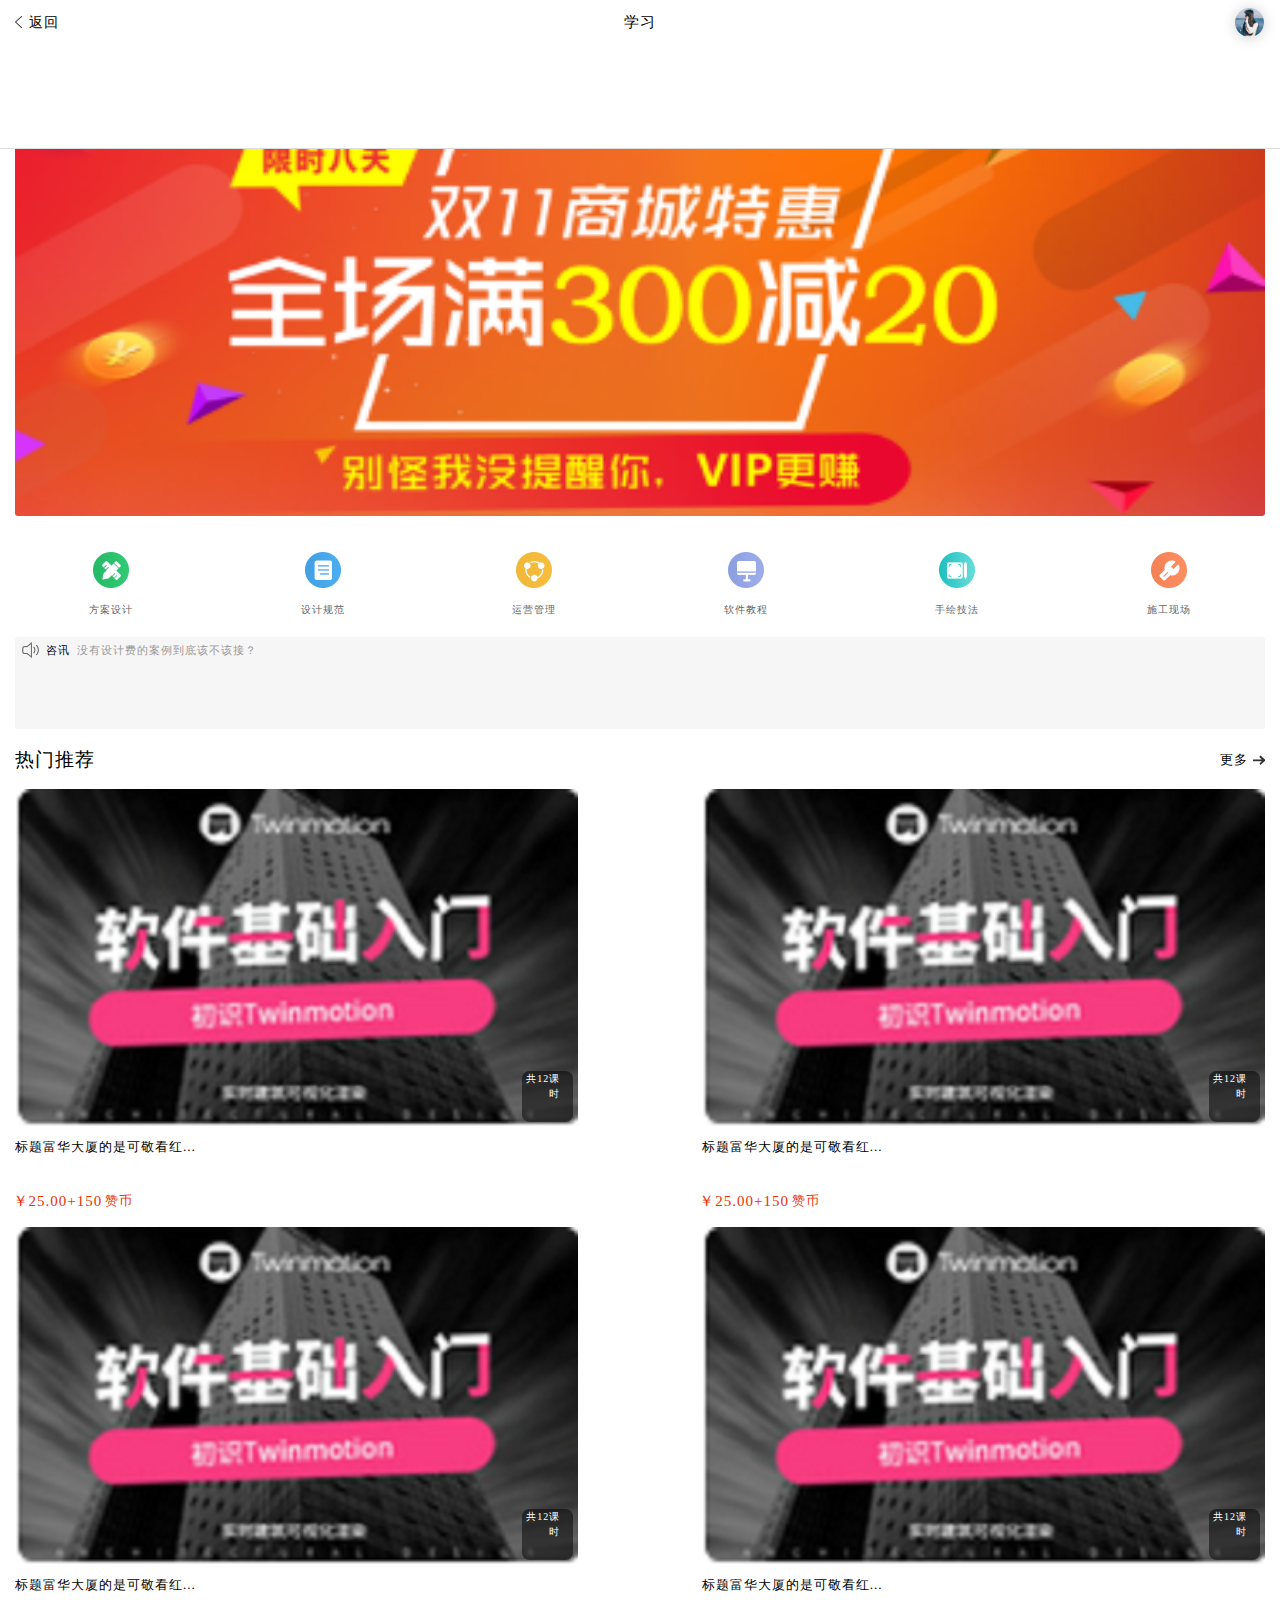
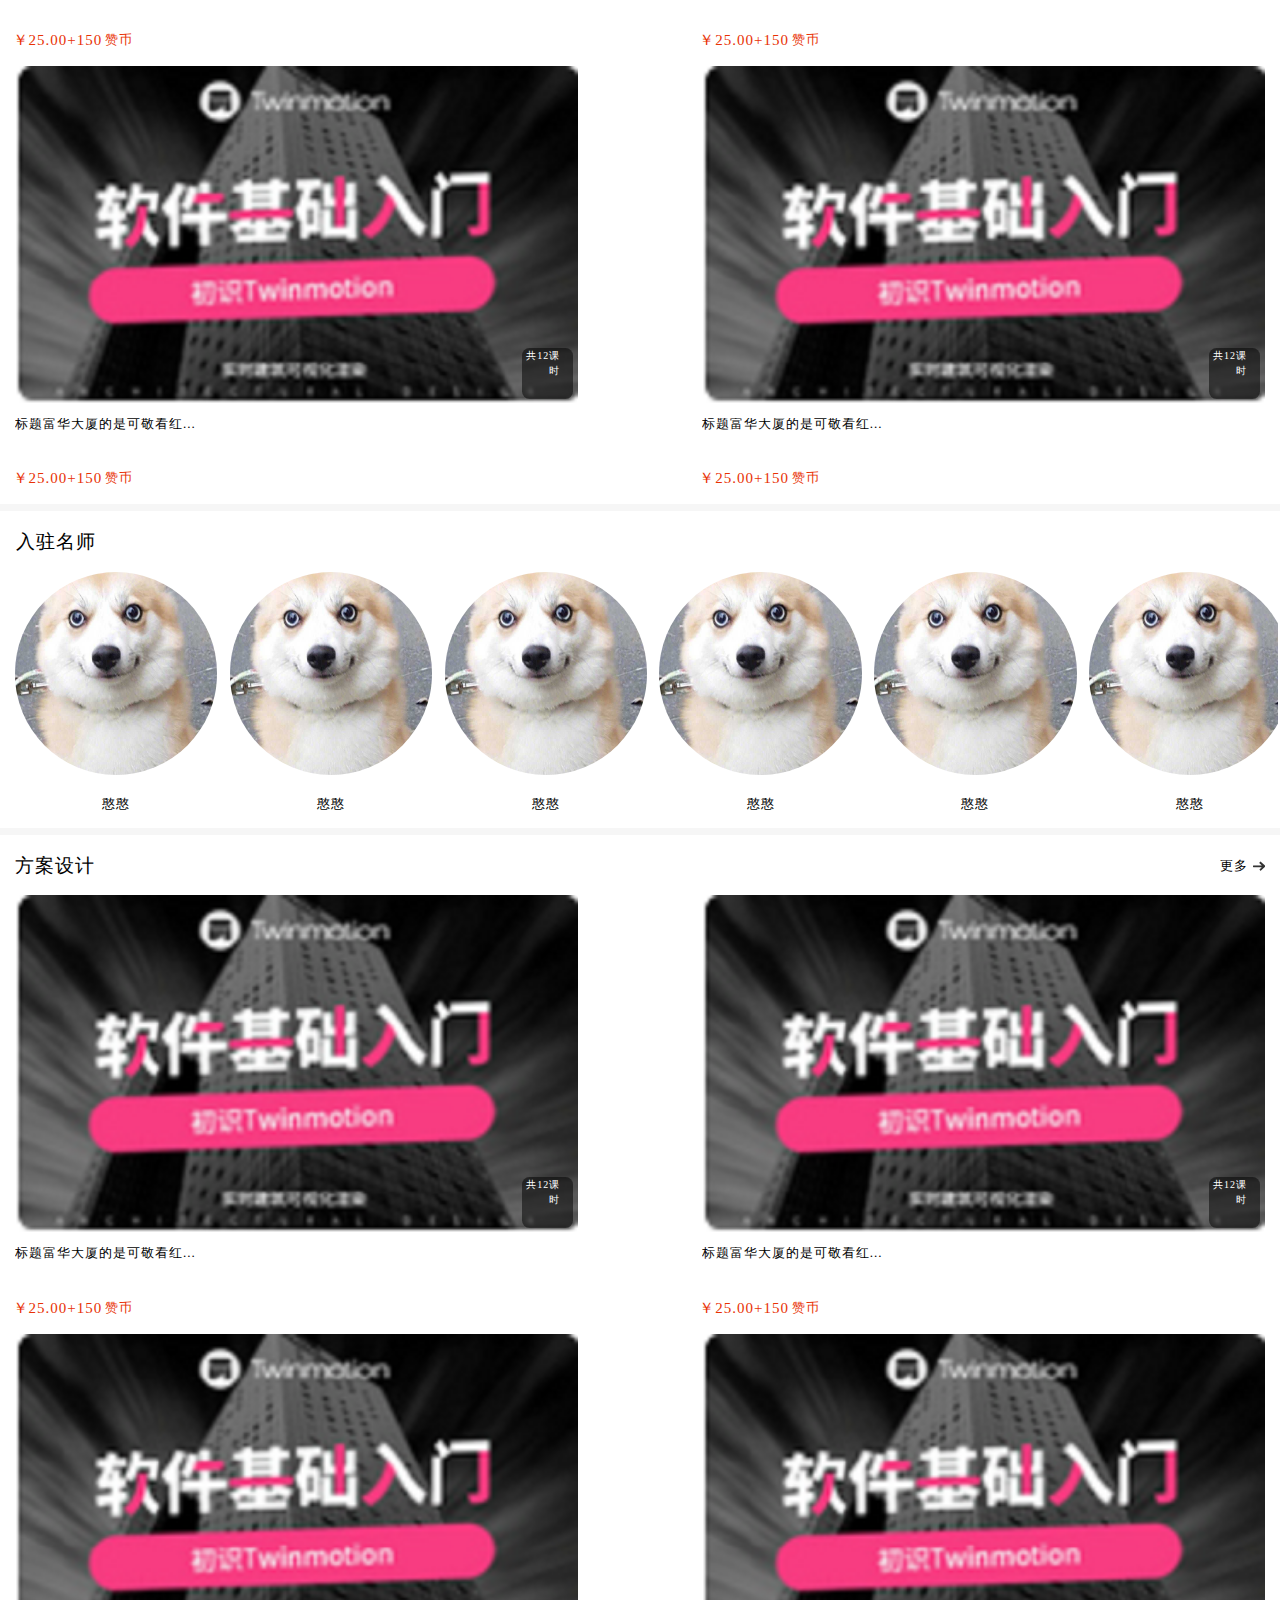
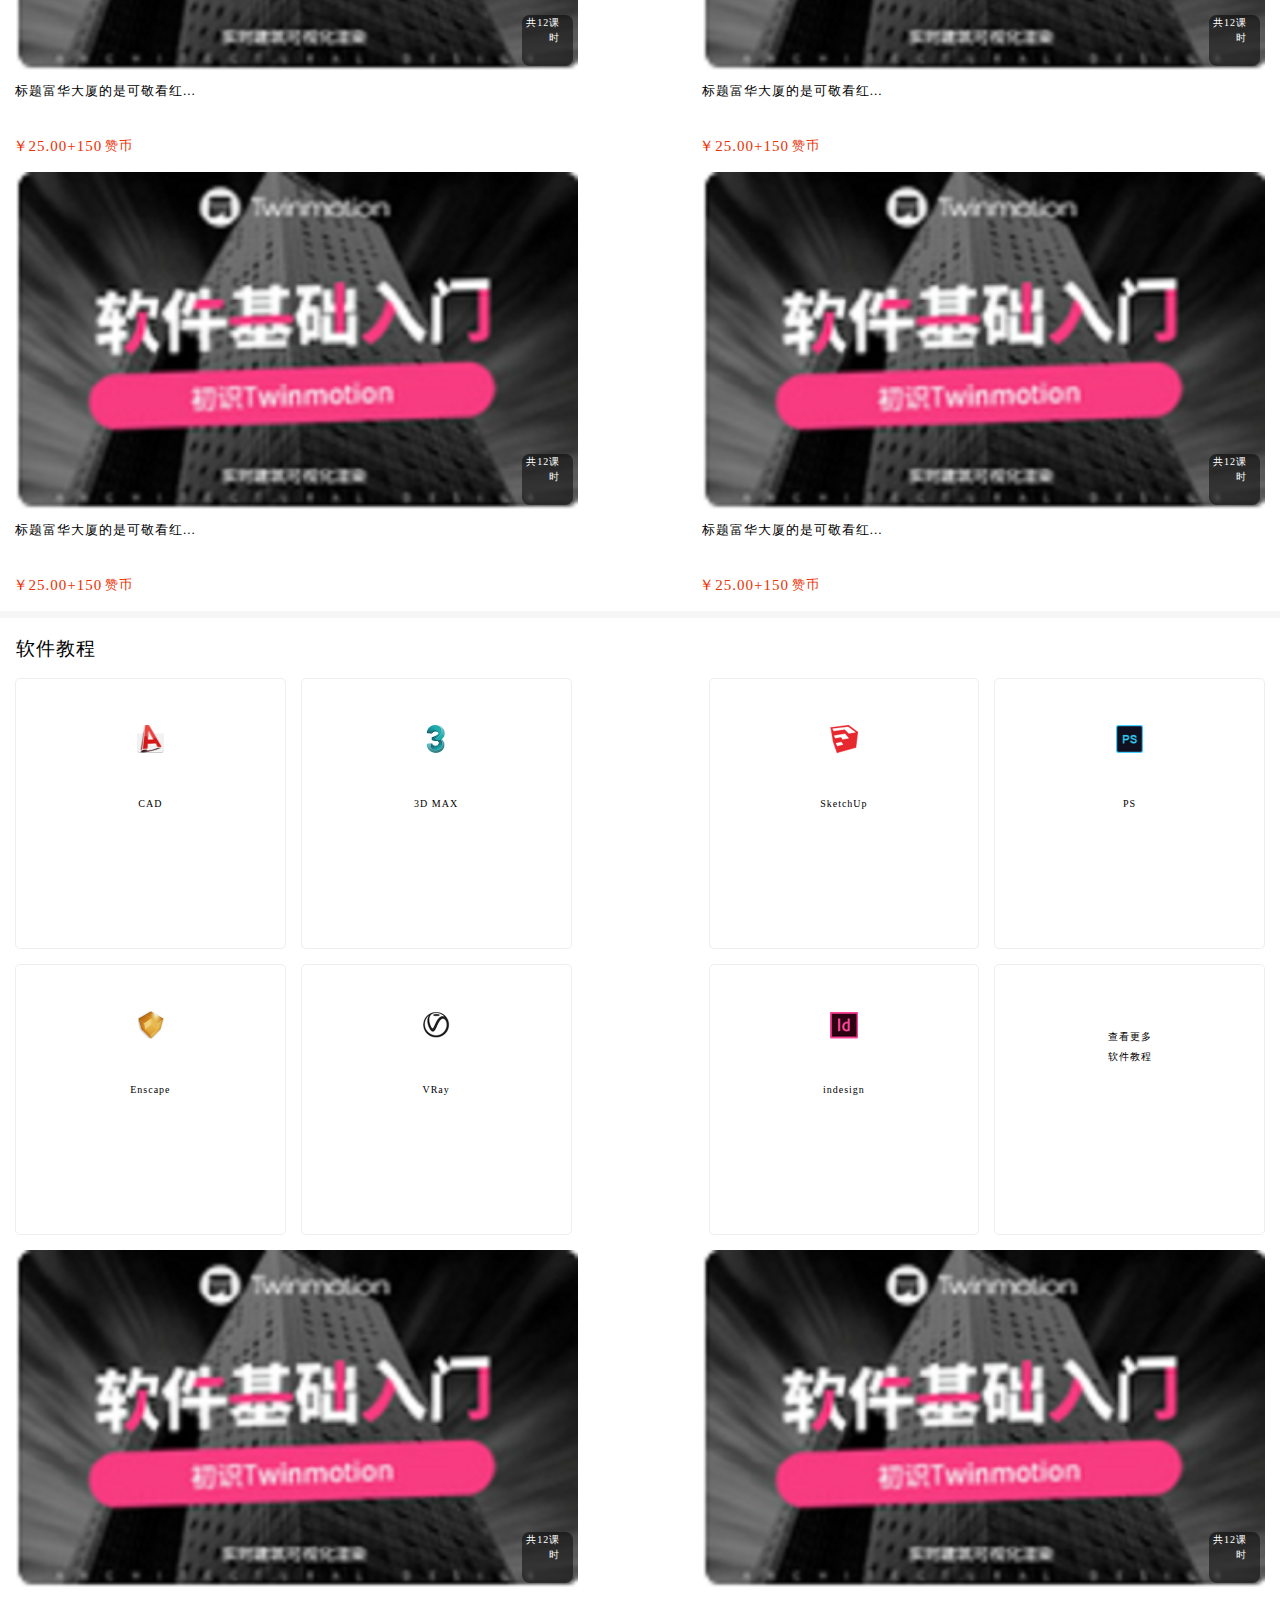
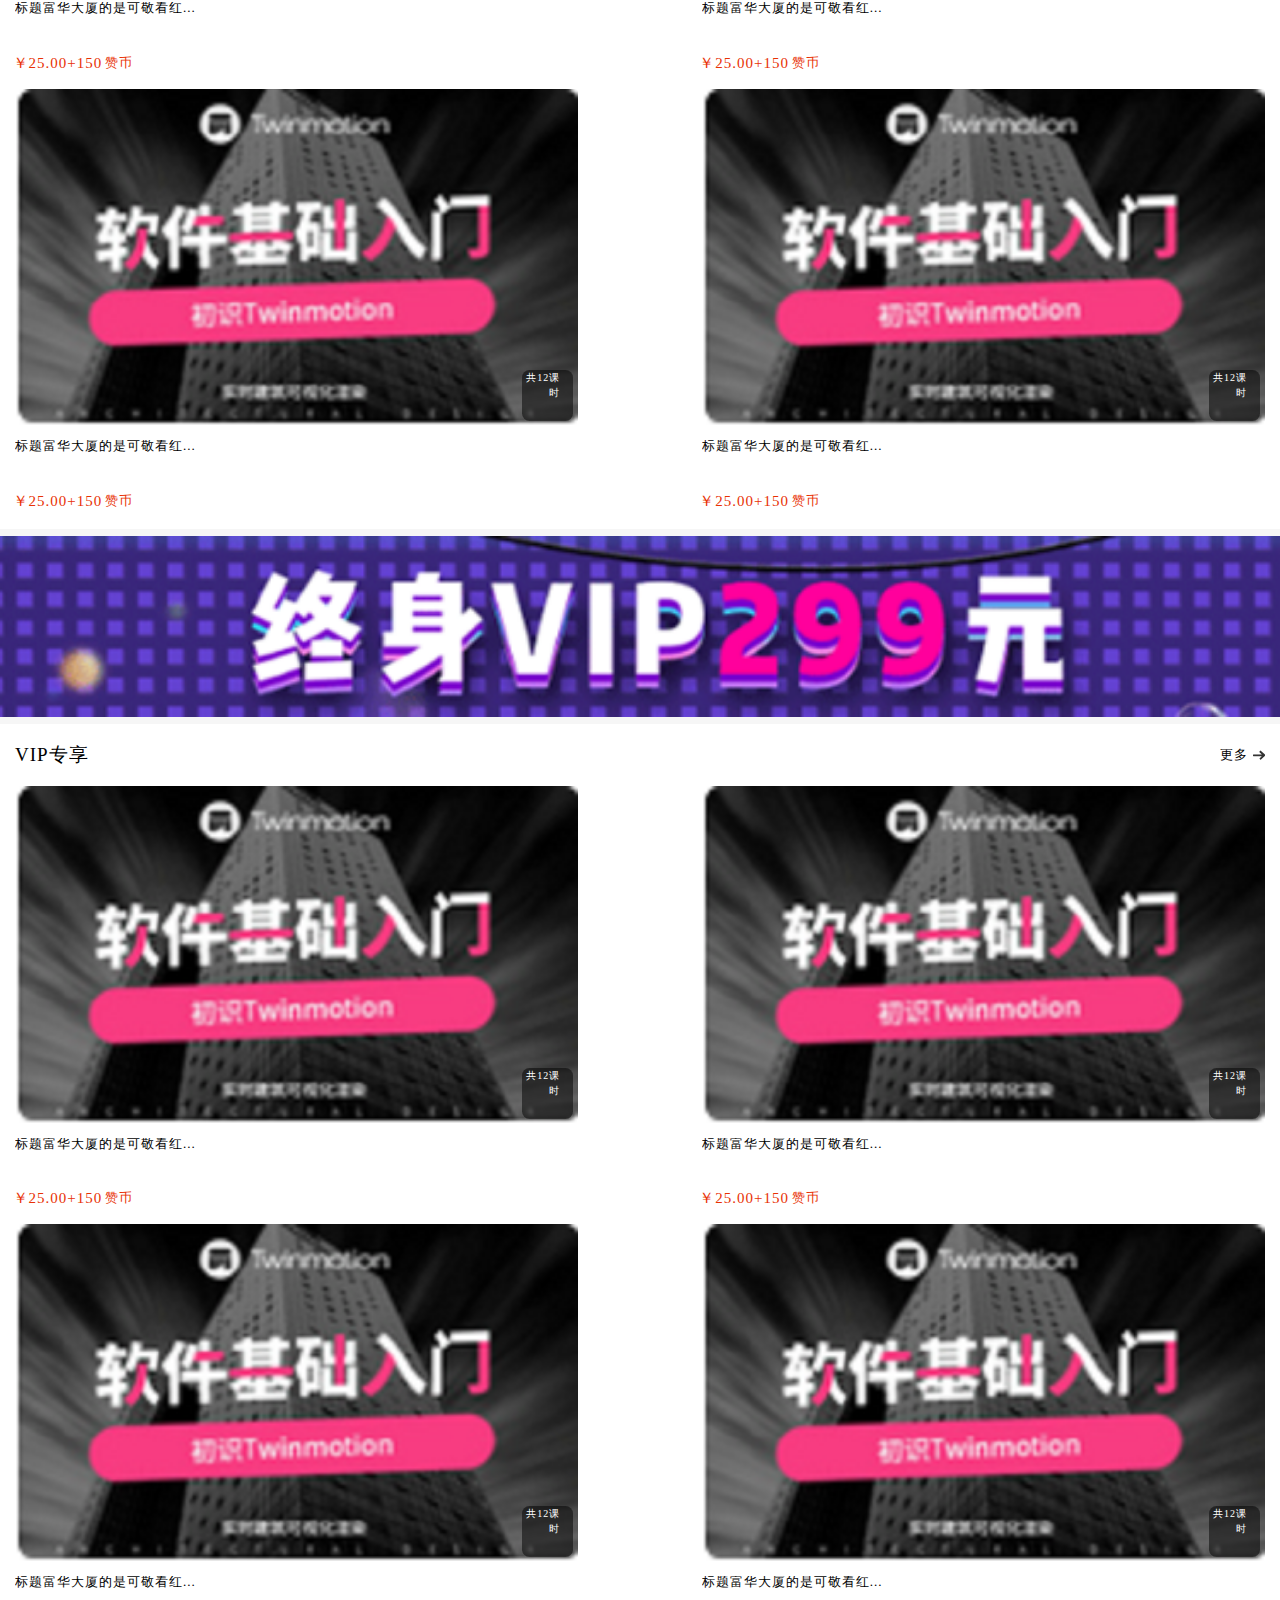
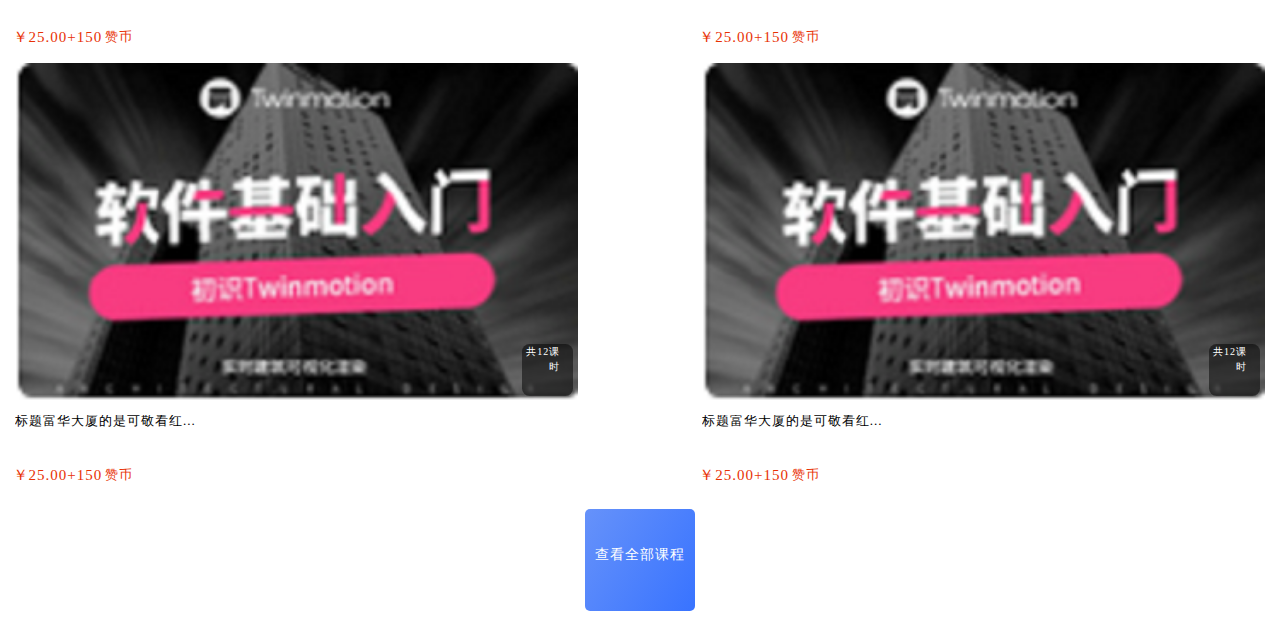
==== commit 851531b4: "12.25" ====
--- a/index.html
+++ b/index.html
@@ -14,7 +14,7 @@
 			<span>返回</span>
 		</a>
 		<p>学习</p>
-		<a href="#" class="user"><img src="image/study/user.jpg" alt="头像"></a>
+		<a href="#" class="user"><img src="image/chathead/cf70845a61eb4833030bf05ae32736db.jpeg" alt="头像"></a>
 	</div>
 	<div class="main">
 		<div class="scroll">
@@ -399,7 +399,13 @@
 	</div>
 
 	<script type="text/javascript" src="js/jquery-1.11.2.min.js"></script>
+	<script type="text/javascript" src="js/fastclick.js"></script>
 	<script type="text/javascript" src="js/viewport.js"></script>
 	<script type="text/javascript" src="js/index.js"></script>
+	<script type="text/javascript">
+	$(function () {
+		FastClick.attach(document.body);
+	});
+	</script>
 </body>
 </html>
--- a/css/index.css
+++ b/css/index.css
@@ -4,11 +4,7 @@
 
 a, div { text-decoration: none; -webkit-tap-highlight-color: rgba(255, 0, 0, 0); }
 
-.header { position: fixed; top: 0px; width: 100%; height: 44px; background: white; text-align: center; border-bottom: 1px solid #dddddd; z-index: 2; }
-[data-dpr="2"] .header { height: 88px; }
-[data-dpr="2.625"] .header { height: 115.5px; }
-[data-dpr="3"] .header { height: 145.0549450549px; }
-[data-dpr="3.5"] .header { height: 154px; }
+.header { position: fixed; top: 0px; width: 100%; height: 2.71875rem; background: white; text-align: center; border-bottom: 0.03125rem solid #dddddd; z-index: 2; }
 .header .return { position: absolute; line-height: 0px; z-index: 1; font-size: 14px; font-family: PingFang SC; font-weight: 400; letter-spacing: 1px; color: black; left: 15px; top: 16px; }
 [data-dpr="2"] .header .return { font-size: 28px; }
 [data-dpr="2.625"] .header .return { font-size: 36.75px; }
@@ -53,7 +49,7 @@
 [data-dpr="2.625"] .header .user { top: 19.6875px; }
 [data-dpr="3"] .header .user { top: 24.7252747253px; }
 [data-dpr="3.5"] .header .user { top: 26.25px; }
-.header .user img { width: 29.4px; height: 29.4px; border-radius: 50%; }
+.header .user img { width: 29.4px; height: 29.4px; border-radius: 50%; box-shadow: 0px 1px 14px 0px rgba(1, 1, 1, 0.18); }
 [data-dpr="2"] .header .user img { width: 58.8px; }
 [data-dpr="2.625"] .header .user img { width: 77.175px; }
 [data-dpr="3"] .header .user img { width: 96.9230769231px; }
@@ -76,12 +72,12 @@
 [data-dpr="3"] .header p { line-height: 49.4505494505px; }
 [data-dpr="3.5"] .header p { line-height: 52.5px; }
 
-.main { width: 100%; background: white; padding-top: 59.5px; }
-[data-dpr="2"] .main { padding-top: 119px; }
-[data-dpr="2.625"] .main { padding-top: 156.1875px; }
-[data-dpr="3"] .main { padding-top: 196.1538461538px; }
-[data-dpr="3.5"] .main { padding-top: 208.25px; }
-.main .scroll { padding-left: 15px; padding-right: 15px; height: 134px; }
+.main { width: 100%; background: white; padding-top: 59px; }
+[data-dpr="2"] .main { padding-top: 118px; }
+[data-dpr="2.625"] .main { padding-top: 154.875px; }
+[data-dpr="3"] .main { padding-top: 194.5054945055px; }
+[data-dpr="3.5"] .main { padding-top: 206.5px; }
+.main .scroll { padding-left: 15px; padding-right: 15px; height: 8.375rem; }
 [data-dpr="2"] .main .scroll { padding-left: 30px; }
 [data-dpr="2.625"] .main .scroll { padding-left: 39.375px; }
 [data-dpr="3"] .main .scroll { padding-left: 49.4505494505px; }
@@ -90,10 +86,6 @@
 [data-dpr="2.625"] .main .scroll { padding-right: 39.375px; }
 [data-dpr="3"] .main .scroll { padding-right: 49.4505494505px; }
 [data-dpr="3.5"] .main .scroll { padding-right: 52.5px; }
-[data-dpr="2"] .main .scroll { height: 268px; }
-[data-dpr="2.625"] .main .scroll { height: 351.75px; }
-[data-dpr="3"] .main .scroll { height: 441.7582417582px; }
-[data-dpr="3.5"] .main .scroll { height: 469px; }
 .main .scroll .container { width: 100%; height: 100%; overflow: hidden; position: relative; margin: 0 auto; border-radius: 3px; }
 [data-dpr="2"] .main .scroll .container { border-radius: 6px; }
 [data-dpr="2.625"] .main .scroll .container { border-radius: 7.875px; }
@@ -141,7 +133,7 @@
 [data-dpr="2.625"] .main .nav div p { margin-top: 10.5px; }
 [data-dpr="3"] .main .nav div p { margin-top: 13.1868131868px; }
 [data-dpr="3.5"] .main .nav div p { margin-top: 14px; }
-.main .message { position: relative; margin-left: 15px; margin-right: 15px; height: 27px; background: #f6f6f6; border-radius: 3px; }
+.main .message { position: relative; margin-left: 15px; margin-right: 15px; height: 1.6875rem; background: #f6f6f6; border-radius: 3px; }
 [data-dpr="2"] .main .message { margin-left: 30px; }
 [data-dpr="2.625"] .main .message { margin-left: 39.375px; }
 [data-dpr="3"] .main .message { margin-left: 49.4505494505px; }
@@ -150,10 +142,6 @@
 [data-dpr="2.625"] .main .message { margin-right: 39.375px; }
 [data-dpr="3"] .main .message { margin-right: 49.4505494505px; }
 [data-dpr="3.5"] .main .message { margin-right: 52.5px; }
-[data-dpr="2"] .main .message { height: 54px; }
-[data-dpr="2.625"] .main .message { height: 70.875px; }
-[data-dpr="3"] .main .message { height: 89.010989011px; }
-[data-dpr="3.5"] .main .message { height: 94.5px; }
 [data-dpr="2"] .main .message { border-radius: 6px; }
 [data-dpr="2.625"] .main .message { border-radius: 7.875px; }
 [data-dpr="3"] .main .message { border-radius: 9.8901098901px; }
@@ -209,11 +197,11 @@
 [data-dpr="2.625"] .main .message .p2 { line-height: 27.5625px; }
 [data-dpr="3"] .main .message .p2 { line-height: 34.6153846154px; }
 [data-dpr="3.5"] .main .message .p2 { line-height: 36.75px; }
-.main .recommend { position: relative; margin-bottom: 21.5px; margin-top: 22px; }
-[data-dpr="2"] .main .recommend { margin-bottom: 43px; }
-[data-dpr="2.625"] .main .recommend { margin-bottom: 56.4375px; }
-[data-dpr="3"] .main .recommend { margin-bottom: 70.8791208791px; }
-[data-dpr="3.5"] .main .recommend { margin-bottom: 75.25px; }
+.main .recommend { position: relative; margin-bottom: 19.5px; margin-top: 22px; }
+[data-dpr="2"] .main .recommend { margin-bottom: 39px; }
+[data-dpr="2.625"] .main .recommend { margin-bottom: 51.1875px; }
+[data-dpr="3"] .main .recommend { margin-bottom: 64.2857142857px; }
+[data-dpr="3.5"] .main .recommend { margin-bottom: 68.25px; }
 [data-dpr="2"] .main .recommend { margin-top: 44px; }
 [data-dpr="2.625"] .main .recommend { margin-top: 57.75px; }
 [data-dpr="3"] .main .recommend { margin-top: 72.5274725275px; }
@@ -296,16 +284,16 @@
 [data-dpr="2.625"] .main .recommend .rec-content .content-0 img { border-radius: 7.875px; }
 [data-dpr="3"] .main .recommend .rec-content .content-0 img { border-radius: 9.8901098901px; }
 [data-dpr="3.5"] .main .recommend .rec-content .content-0 img { border-radius: 10.5px; }
-.main .recommend .rec-content .content-0 .box { position: relative; margin-bottom: 13.5px; }
-[data-dpr="2"] .main .recommend .rec-content .content-0 .box { margin-bottom: 27px; }
-[data-dpr="2.625"] .main .recommend .rec-content .content-0 .box { margin-bottom: 35.4375px; }
-[data-dpr="3"] .main .recommend .rec-content .content-0 .box { margin-bottom: 44.5054945055px; }
-[data-dpr="3.5"] .main .recommend .rec-content .content-0 .box { margin-bottom: 47.25px; }
-.main .recommend .rec-content .content-0 .hour { position: absolute; bottom: 9px; right: 5px; width: 44px; height: 15px; padding-left: 4px; padding-right: 3px; background: rgba(0, 0, 0, 0.5); border-radius: 7.5px; display: flex; }
-[data-dpr="2"] .main .recommend .rec-content .content-0 .hour { bottom: 18px; }
-[data-dpr="2.625"] .main .recommend .rec-content .content-0 .hour { bottom: 23.625px; }
-[data-dpr="3"] .main .recommend .rec-content .content-0 .hour { bottom: 29.6703296703px; }
-[data-dpr="3.5"] .main .recommend .rec-content .content-0 .hour { bottom: 31.5px; }
+.main .recommend .rec-content .content-0 .box { position: relative; margin-bottom: 14px; }
+[data-dpr="2"] .main .recommend .rec-content .content-0 .box { margin-bottom: 28px; }
+[data-dpr="2.625"] .main .recommend .rec-content .content-0 .box { margin-bottom: 36.75px; }
+[data-dpr="3"] .main .recommend .rec-content .content-0 .box { margin-bottom: 46.1538461538px; }
+[data-dpr="3.5"] .main .recommend .rec-content .content-0 .box { margin-bottom: 49px; }
+.main .recommend .rec-content .content-0 .hour { position: absolute; bottom: 5px; right: 5px; width: 44px; height: 0.9375rem; padding-left: 4px; padding-right: 3px; background: rgba(0, 0, 0, 0.5); border-radius: 7.5px; display: flex; }
+[data-dpr="2"] .main .recommend .rec-content .content-0 .hour { bottom: 10px; }
+[data-dpr="2.625"] .main .recommend .rec-content .content-0 .hour { bottom: 13.125px; }
+[data-dpr="3"] .main .recommend .rec-content .content-0 .hour { bottom: 16.4835164835px; }
+[data-dpr="3.5"] .main .recommend .rec-content .content-0 .hour { bottom: 17.5px; }
 [data-dpr="2"] .main .recommend .rec-content .content-0 .hour { right: 10px; }
 [data-dpr="2.625"] .main .recommend .rec-content .content-0 .hour { right: 13.125px; }
 [data-dpr="3"] .main .recommend .rec-content .content-0 .hour { right: 16.4835164835px; }
@@ -314,10 +302,6 @@
 [data-dpr="2.625"] .main .recommend .rec-content .content-0 .hour { width: 115.5px; }
 [data-dpr="3"] .main .recommend .rec-content .content-0 .hour { width: 145.0549450549px; }
 [data-dpr="3.5"] .main .recommend .rec-content .content-0 .hour { width: 154px; }
-[data-dpr="2"] .main .recommend .rec-content .content-0 .hour { height: 30px; }
-[data-dpr="2.625"] .main .recommend .rec-content .content-0 .hour { height: 39.375px; }
-[data-dpr="3"] .main .recommend .rec-content .content-0 .hour { height: 49.4505494505px; }
-[data-dpr="3.5"] .main .recommend .rec-content .content-0 .hour { height: 52.5px; }
 [data-dpr="2"] .main .recommend .rec-content .content-0 .hour { padding-left: 8px; }
 [data-dpr="2.625"] .main .recommend .rec-content .content-0 .hour { padding-left: 10.5px; }
 [data-dpr="3"] .main .recommend .rec-content .content-0 .hour { padding-left: 13.1868131868px; }
@@ -339,15 +323,11 @@
 [data-dpr="2.625"] .main .recommend .rec-content .content-0 .hour p { line-height: 39.375px; }
 [data-dpr="3"] .main .recommend .rec-content .content-0 .hour p { line-height: 49.4505494505px; }
 [data-dpr="3.5"] .main .recommend .rec-content .content-0 .hour p { line-height: 52.5px; }
-.main .recommend .rec-content .content-0 .title { font-size: 13px; font-family: PingFang SC; font-weight: 400; letter-spacing: 1px; color: black; overflow: hidden; height: 12.5px; line-height: 12.5px; }
+.main .recommend .rec-content .content-0 .title { font-size: 13px; font-family: PingFang SC; font-weight: 400; letter-spacing: 1px; color: black; overflow: hidden; height: 0.78125rem; line-height: 12.5px; }
 [data-dpr="2"] .main .recommend .rec-content .content-0 .title { font-size: 26px; }
 [data-dpr="2.625"] .main .recommend .rec-content .content-0 .title { font-size: 34.125px; }
 [data-dpr="3"] .main .recommend .rec-content .content-0 .title { font-size: 42.8571428571px; }
 [data-dpr="3.5"] .main .recommend .rec-content .content-0 .title { font-size: 45.5px; }
-[data-dpr="2"] .main .recommend .rec-content .content-0 .title { height: 25px; }
-[data-dpr="2.625"] .main .recommend .rec-content .content-0 .title { height: 32.8125px; }
-[data-dpr="3"] .main .recommend .rec-content .content-0 .title { height: 41.2087912088px; }
-[data-dpr="3.5"] .main .recommend .rec-content .content-0 .title { height: 43.75px; }
 [data-dpr="2"] .main .recommend .rec-content .content-0 .title { line-height: 25px; }
 [data-dpr="2.625"] .main .recommend .rec-content .content-0 .title { line-height: 32.8125px; }
 [data-dpr="3"] .main .recommend .rec-content .content-0 .title { line-height: 41.2087912088px; }
@@ -392,15 +372,15 @@
 [data-dpr="2.625"] .main .teacher-box { padding-bottom: 18.375px; }
 [data-dpr="3"] .main .teacher-box { padding-bottom: 23.0769230769px; }
 [data-dpr="3.5"] .main .teacher-box { padding-bottom: 24.5px; }
-.main .teacher-box .teacher { background: #fff; padding-top: 21.5px; padding-bottom: 17px; padding-right: 2.5px; }
-[data-dpr="2"] .main .teacher-box .teacher { padding-top: 43px; }
-[data-dpr="2.625"] .main .teacher-box .teacher { padding-top: 56.4375px; }
-[data-dpr="3"] .main .teacher-box .teacher { padding-top: 70.8791208791px; }
-[data-dpr="3.5"] .main .teacher-box .teacher { padding-top: 75.25px; }
-[data-dpr="2"] .main .teacher-box .teacher { padding-bottom: 34px; }
-[data-dpr="2.625"] .main .teacher-box .teacher { padding-bottom: 44.625px; }
-[data-dpr="3"] .main .teacher-box .teacher { padding-bottom: 56.043956044px; }
-[data-dpr="3.5"] .main .teacher-box .teacher { padding-bottom: 59.5px; }
+.main .teacher-box .teacher { background: #fff; padding-top: 22px; padding-bottom: 18.5px; padding-right: 2.5px; }
+[data-dpr="2"] .main .teacher-box .teacher { padding-top: 44px; }
+[data-dpr="2.625"] .main .teacher-box .teacher { padding-top: 57.75px; }
+[data-dpr="3"] .main .teacher-box .teacher { padding-top: 72.5274725275px; }
+[data-dpr="3.5"] .main .teacher-box .teacher { padding-top: 77px; }
+[data-dpr="2"] .main .teacher-box .teacher { padding-bottom: 37px; }
+[data-dpr="2.625"] .main .teacher-box .teacher { padding-bottom: 48.5625px; }
+[data-dpr="3"] .main .teacher-box .teacher { padding-bottom: 60.989010989px; }
+[data-dpr="3.5"] .main .teacher-box .teacher { padding-bottom: 64.75px; }
 [data-dpr="2"] .main .teacher-box .teacher { padding-right: 5px; }
 [data-dpr="2.625"] .main .teacher-box .teacher { padding-right: 6.5625px; }
 [data-dpr="3"] .main .teacher-box .teacher { padding-right: 8.2417582418px; }
@@ -528,27 +508,28 @@
 [data-dpr="3"] .main .tutorial-box .tutorial .shop .more p { line-height: 65.9340659341px; }
 [data-dpr="3.5"] .main .tutorial-box .tutorial .shop .more p { line-height: 70px; }
 .main .tutorial-box .tutorial .exclusive { margin: 0px; }
-.main .tutorial-box .tutorial .exclusive .content-0 { margin-top: 18px; }
-[data-dpr="2"] .main .tutorial-box .tutorial .exclusive .content-0 { margin-top: 36px; }
-[data-dpr="2.625"] .main .tutorial-box .tutorial .exclusive .content-0 { margin-top: 47.25px; }
-[data-dpr="3"] .main .tutorial-box .tutorial .exclusive .content-0 { margin-top: 59.3406593407px; }
-[data-dpr="3.5"] .main .tutorial-box .tutorial .exclusive .content-0 { margin-top: 63px; }
+.main .tutorial-box .tutorial .exclusive .content-0 { margin-top: 19.5px; }
+[data-dpr="2"] .main .tutorial-box .tutorial .exclusive .content-0 { margin-top: 39px; }
+[data-dpr="2.625"] .main .tutorial-box .tutorial .exclusive .content-0 { margin-top: 51.1875px; }
+[data-dpr="3"] .main .tutorial-box .tutorial .exclusive .content-0 { margin-top: 64.2857142857px; }
+[data-dpr="3.5"] .main .tutorial-box .tutorial .exclusive .content-0 { margin-top: 68.25px; }
 .main .banner-box { background: #f6f6f6; padding-bottom: 7px; }
 [data-dpr="2"] .main .banner-box { padding-bottom: 14px; }
 [data-dpr="2.625"] .main .banner-box { padding-bottom: 18.375px; }
 [data-dpr="3"] .main .banner-box { padding-bottom: 23.0769230769px; }
 [data-dpr="3.5"] .main .banner-box { padding-bottom: 24.5px; }
-.main .banner-box .banner { height: 53px; }
-[data-dpr="2"] .main .banner-box .banner { height: 106px; }
-[data-dpr="2.625"] .main .banner-box .banner { height: 139.125px; }
-[data-dpr="3"] .main .banner-box .banner { height: 174.7252747253px; }
-[data-dpr="3.5"] .main .banner-box .banner { height: 185.5px; }
+.main .banner-box .banner { height: 3.3125rem; }
 .main .banner-box .banner img { width: 100%; height: 100%; }
 .main .vip { margin-bottom: 0px; }
 [data-dpr="2"] .main .vip { margin-bottom: 0px; }
 [data-dpr="2.625"] .main .vip { margin-bottom: 0px; }
 [data-dpr="3"] .main .vip { margin-bottom: 0px; }
 [data-dpr="3.5"] .main .vip { margin-bottom: 0px; }
+.main .vip .rec-header { margin-bottom: 2px; }
+[data-dpr="2"] .main .vip .rec-header { margin-bottom: 4px; }
+[data-dpr="2.625"] .main .vip .rec-header { margin-bottom: 5.25px; }
+[data-dpr="3"] .main .vip .rec-header { margin-bottom: 6.5934065934px; }
+[data-dpr="3.5"] .main .vip .rec-header { margin-bottom: 7px; }
 
 .footer { width: 100%; background: #fff; text-align: center; padding-top: 27px; padding-bottom: 27.5px; }
 [data-dpr="2"] .footer { padding-top: 54px; }
@@ -559,15 +540,11 @@
 [data-dpr="2.625"] .footer { padding-bottom: 72.1875px; }
 [data-dpr="3"] .footer { padding-bottom: 90.6593406593px; }
 [data-dpr="3.5"] .footer { padding-bottom: 96.25px; }
-.footer .but { width: 110px; height: 30px; margin: auto; border-radius: 5px; background: linear-gradient(122deg, #6692fa, #3873ff); }
+.footer .but { width: 110px; height: 1.875rem; margin: auto; border-radius: 5px; background: linear-gradient(122deg, #6692fa, #3873ff); }
 [data-dpr="2"] .footer .but { width: 220px; }
 [data-dpr="2.625"] .footer .but { width: 288.75px; }
 [data-dpr="3"] .footer .but { width: 362.6373626374px; }
 [data-dpr="3.5"] .footer .but { width: 385px; }
-[data-dpr="2"] .footer .but { height: 60px; }
-[data-dpr="2.625"] .footer .but { height: 78.75px; }
-[data-dpr="3"] .footer .but { height: 98.9010989011px; }
-[data-dpr="3.5"] .footer .but { height: 105px; }
 [data-dpr="2"] .footer .but { border-radius: 10px; }
 [data-dpr="2.625"] .footer .but { border-radius: 13.125px; }
 [data-dpr="3"] .footer .but { border-radius: 16.4835164835px; }
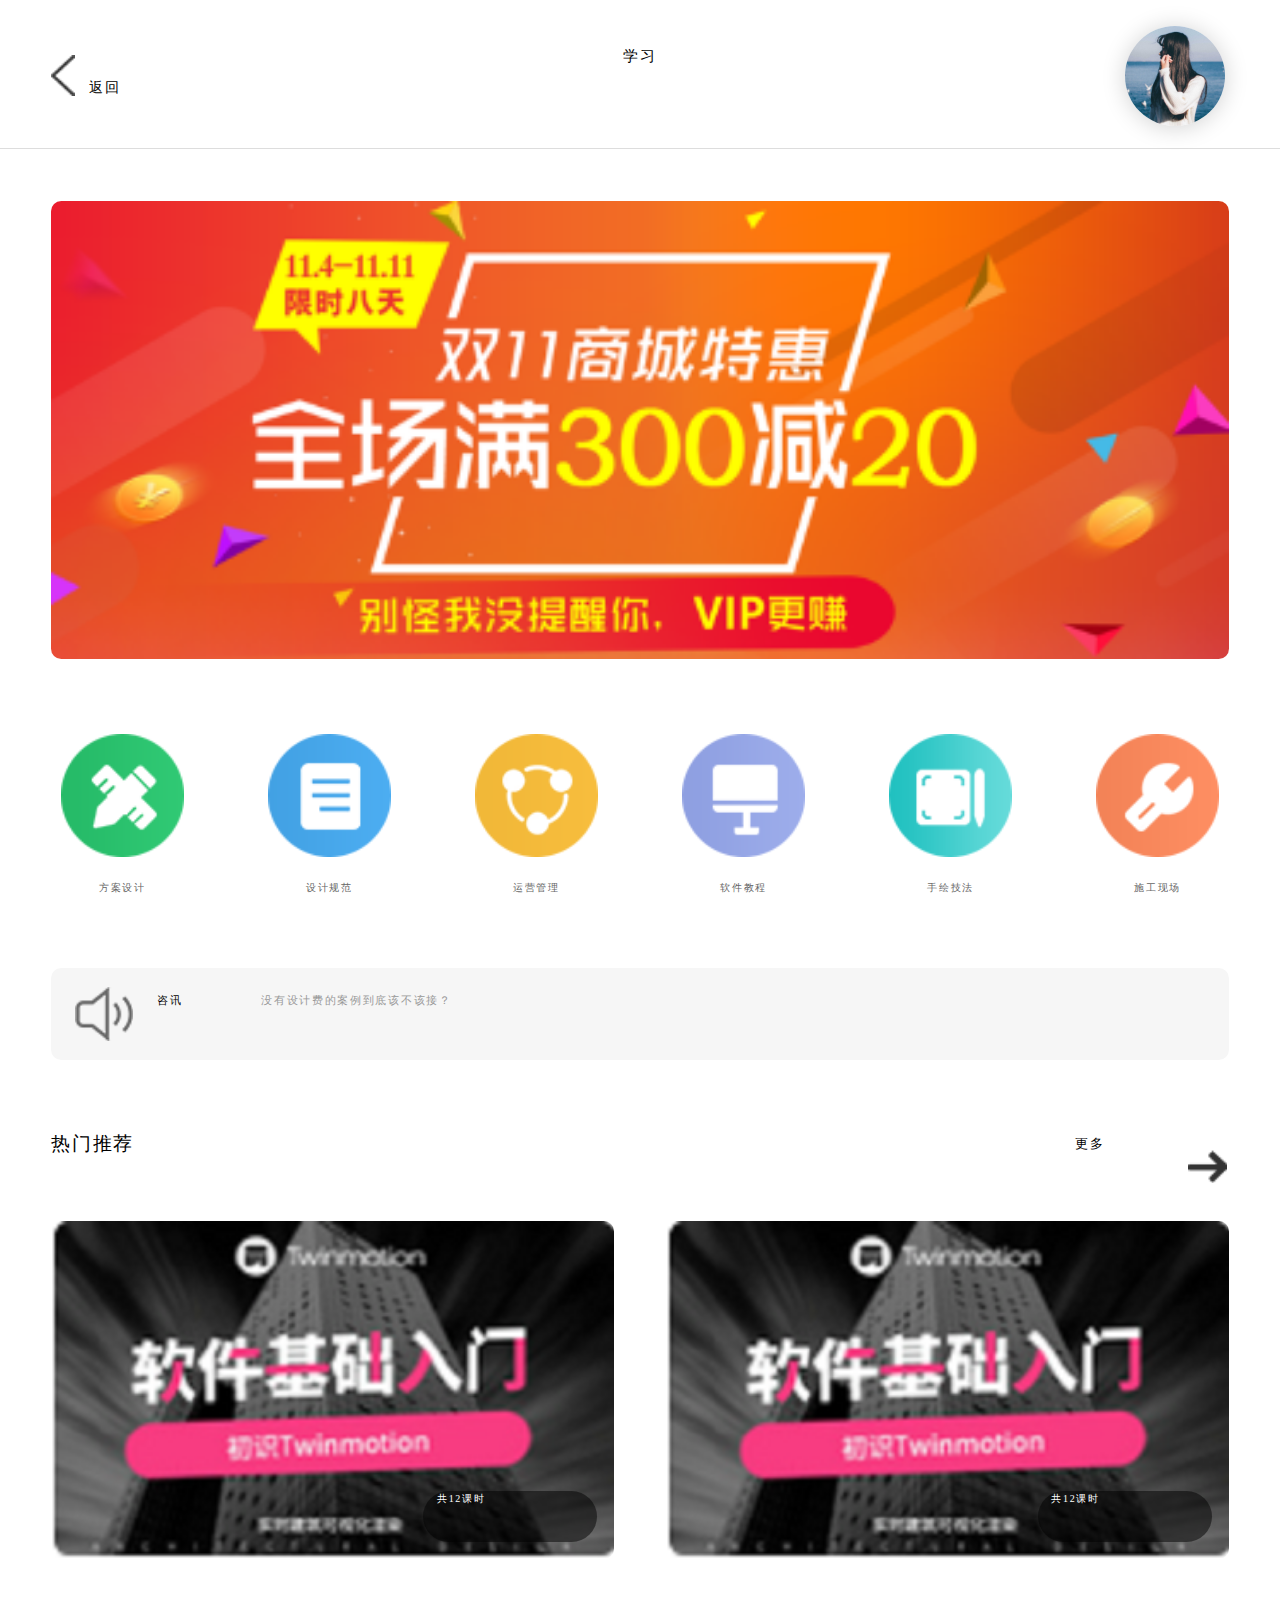
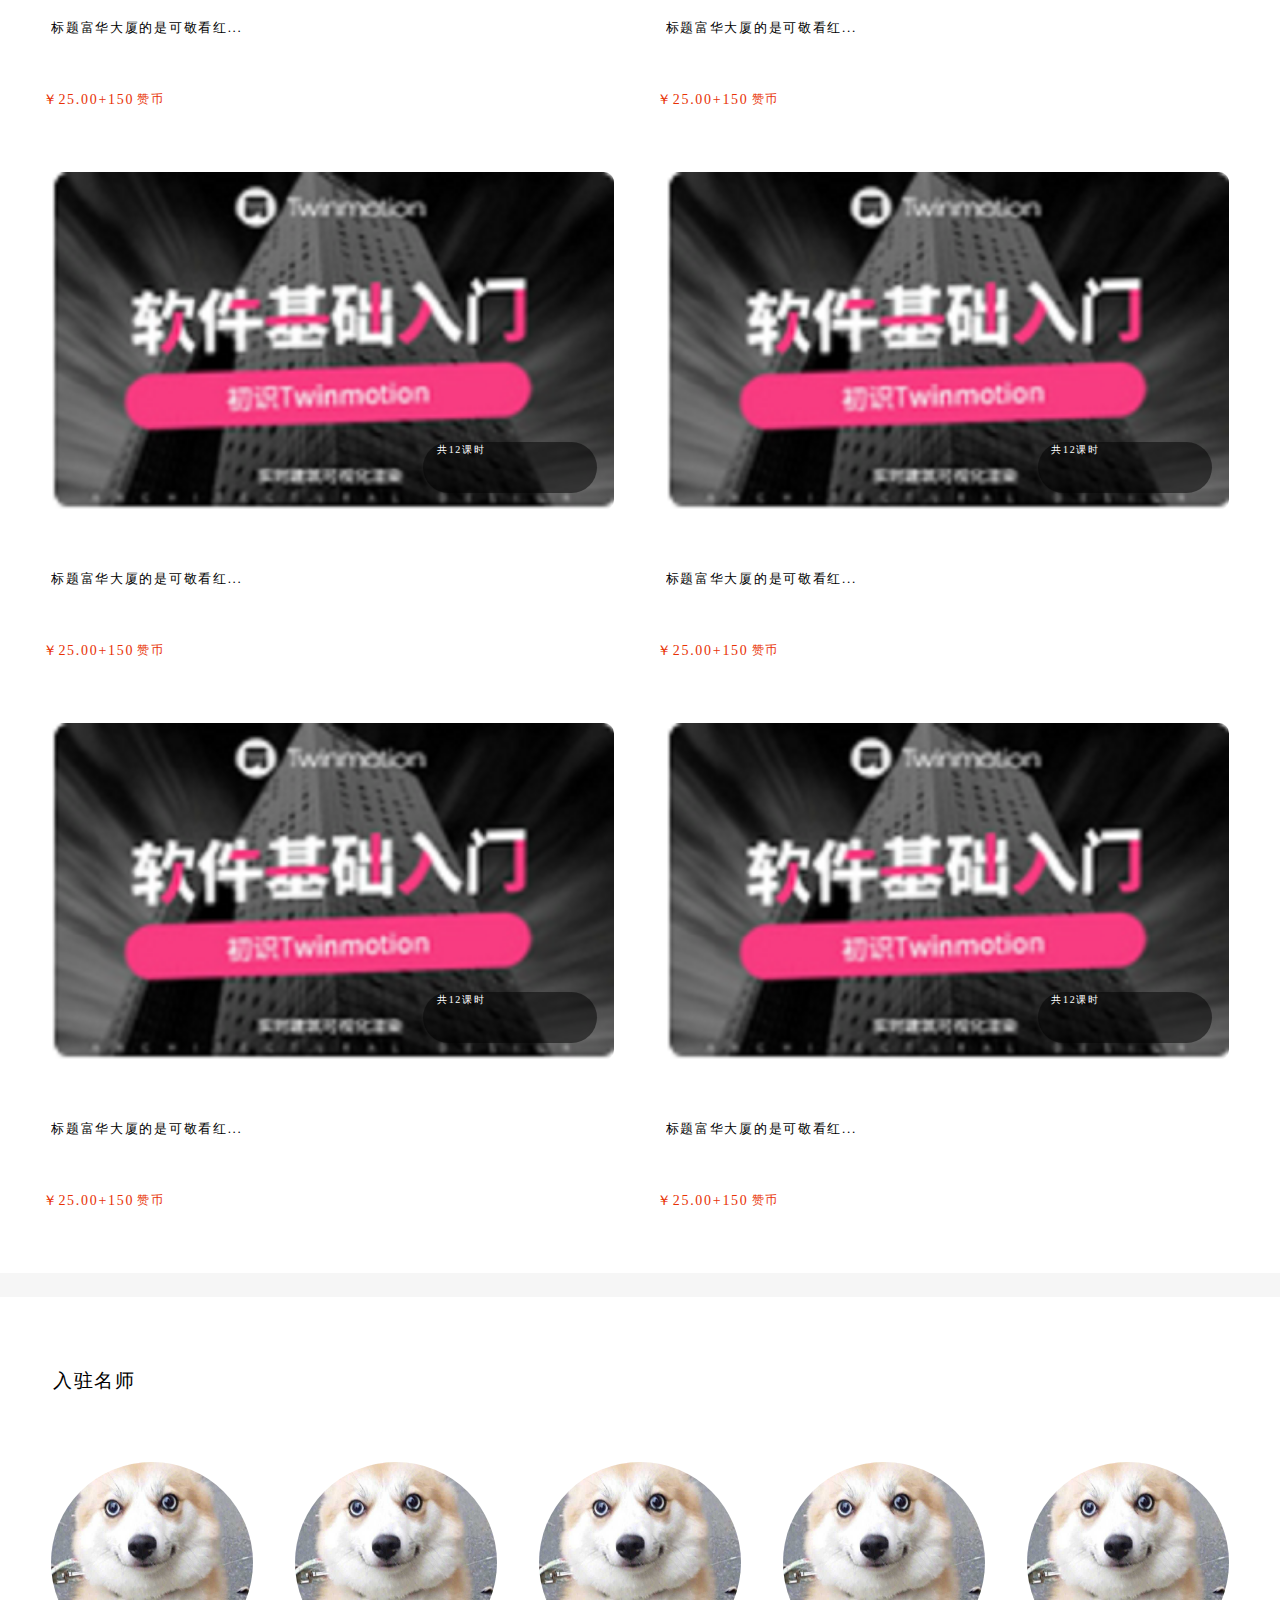
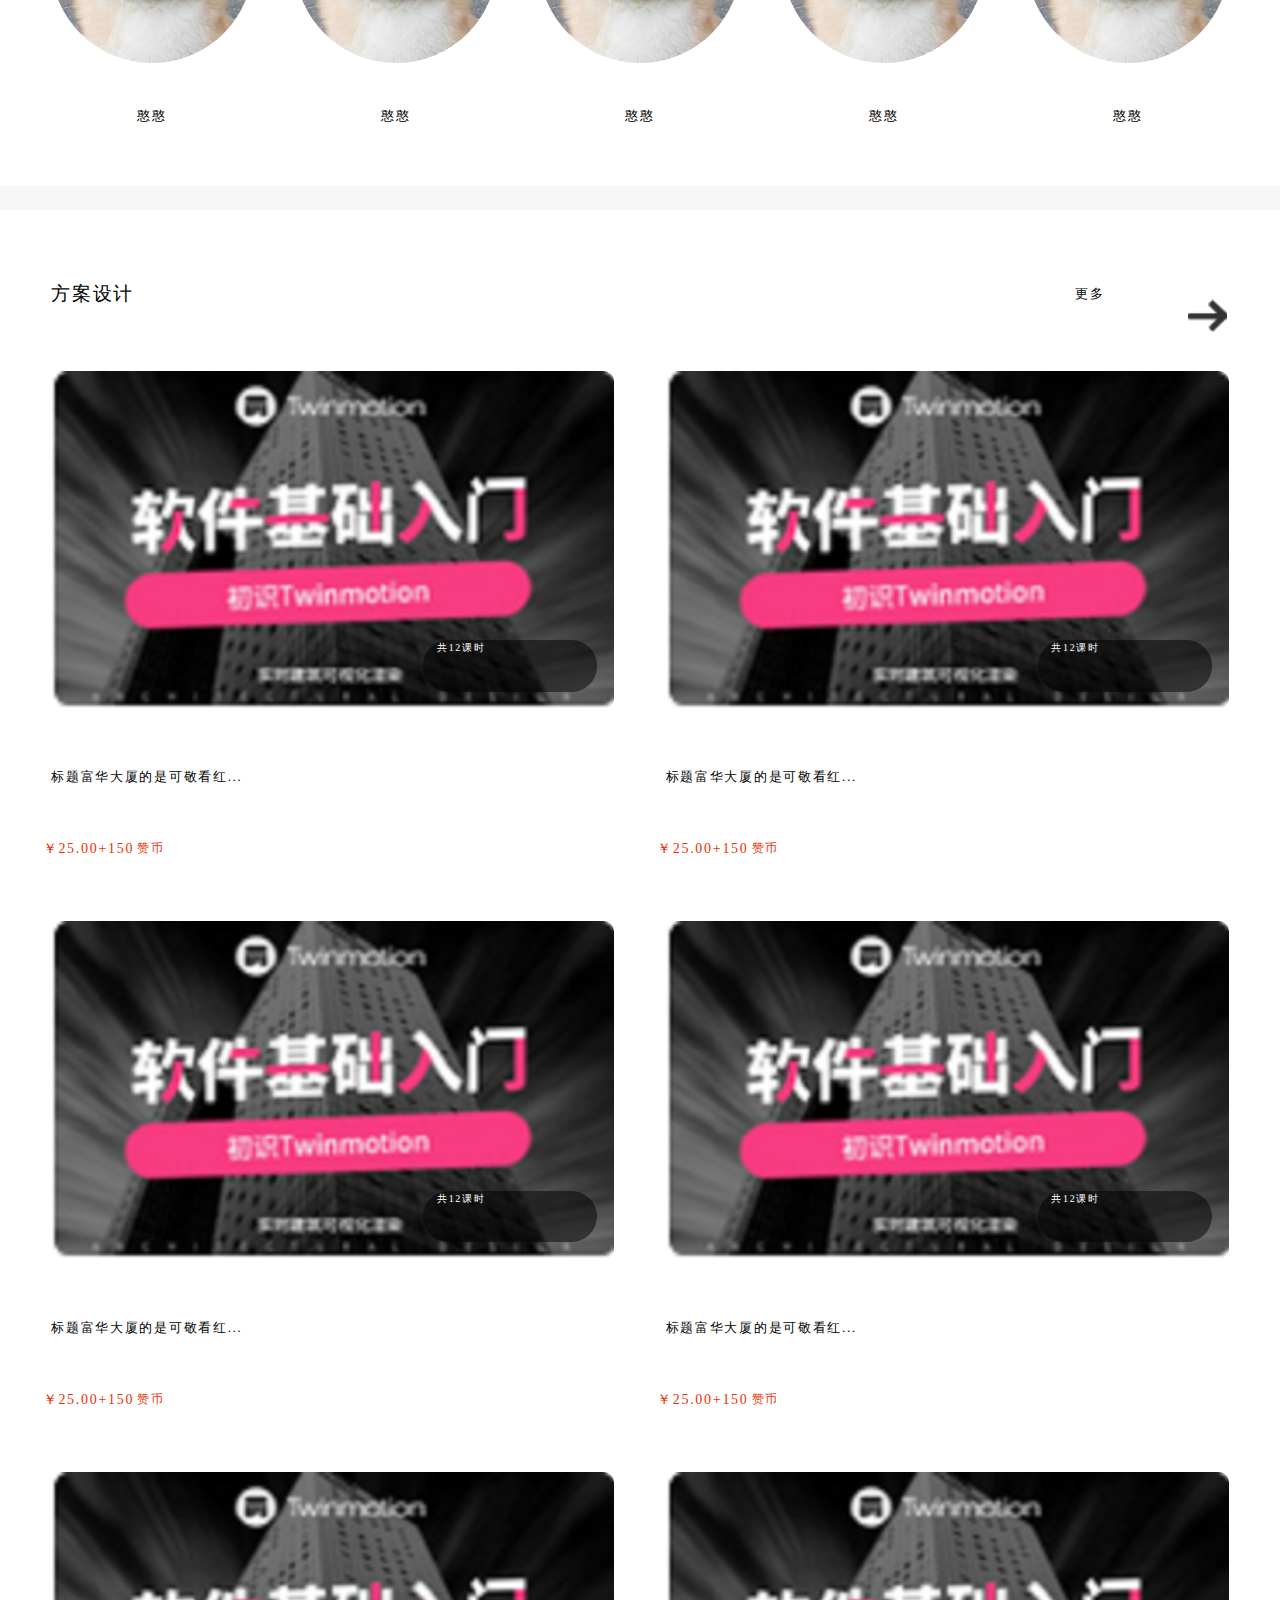
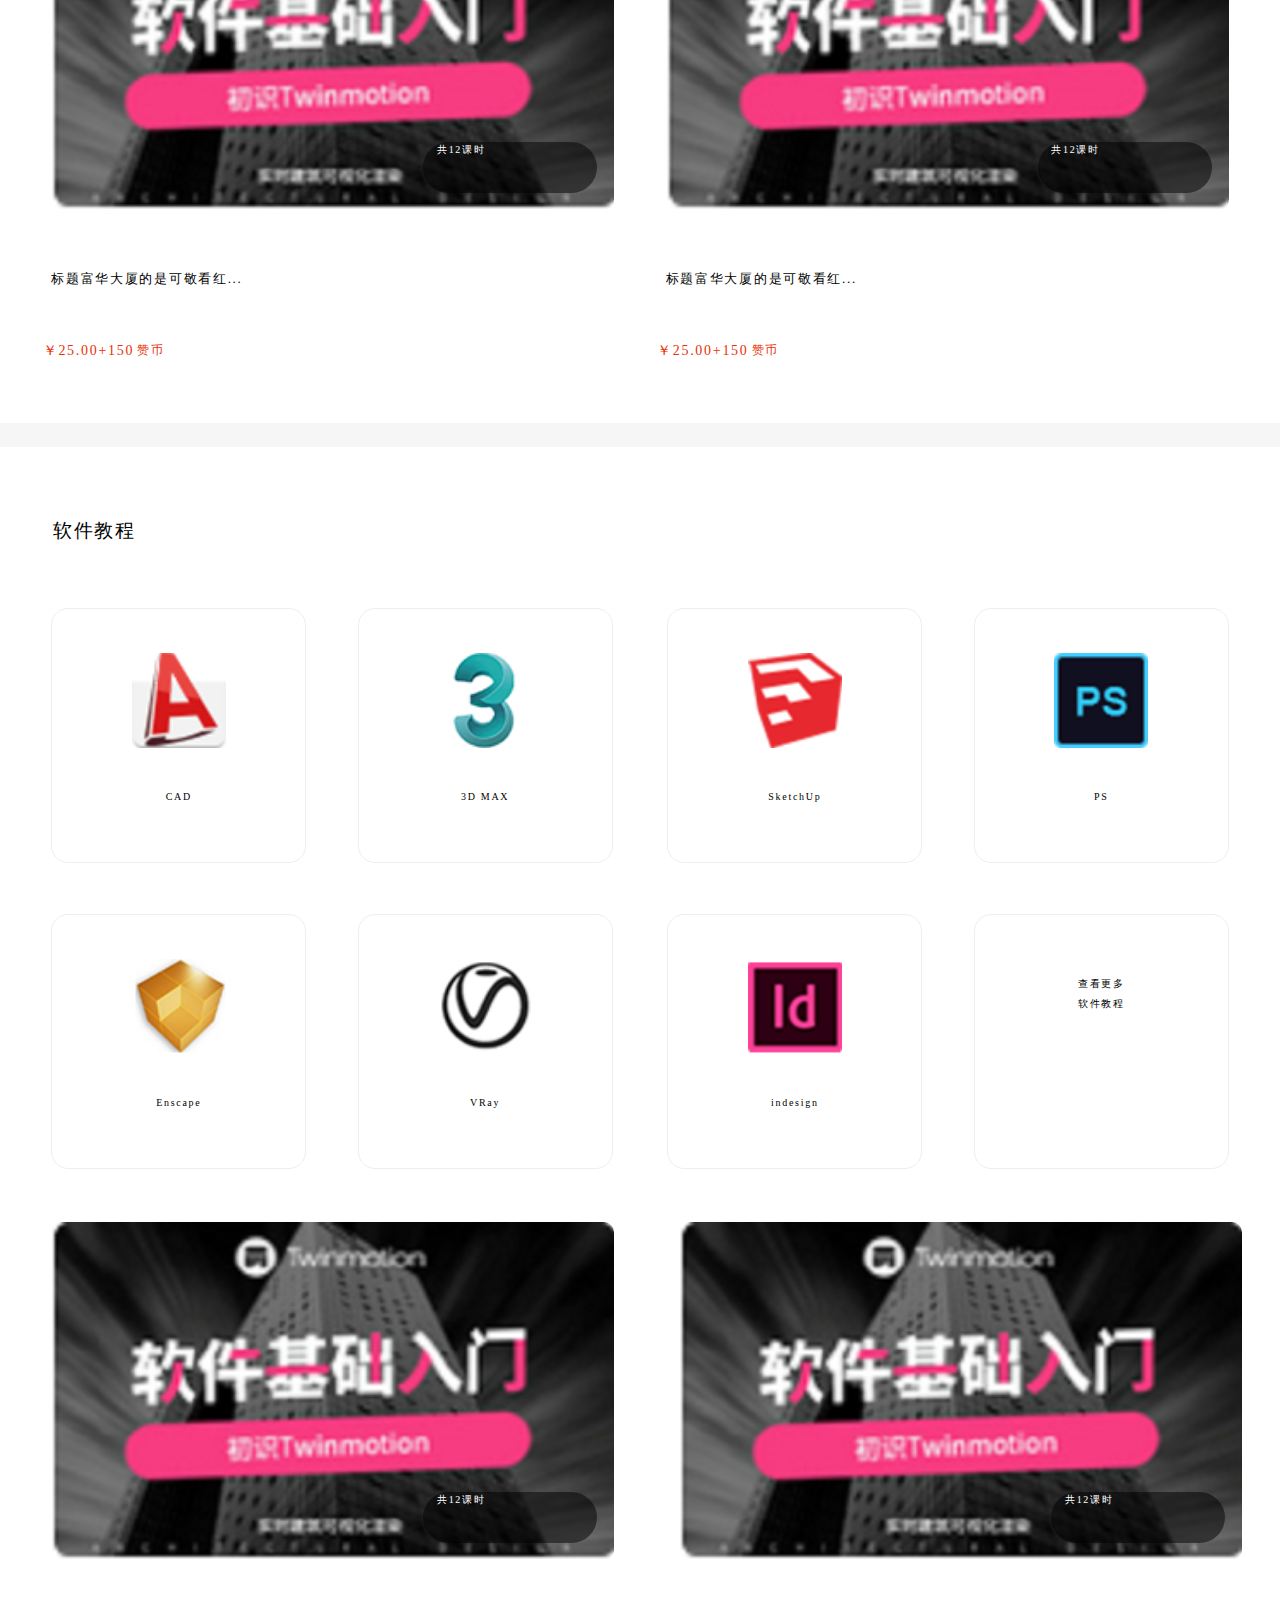
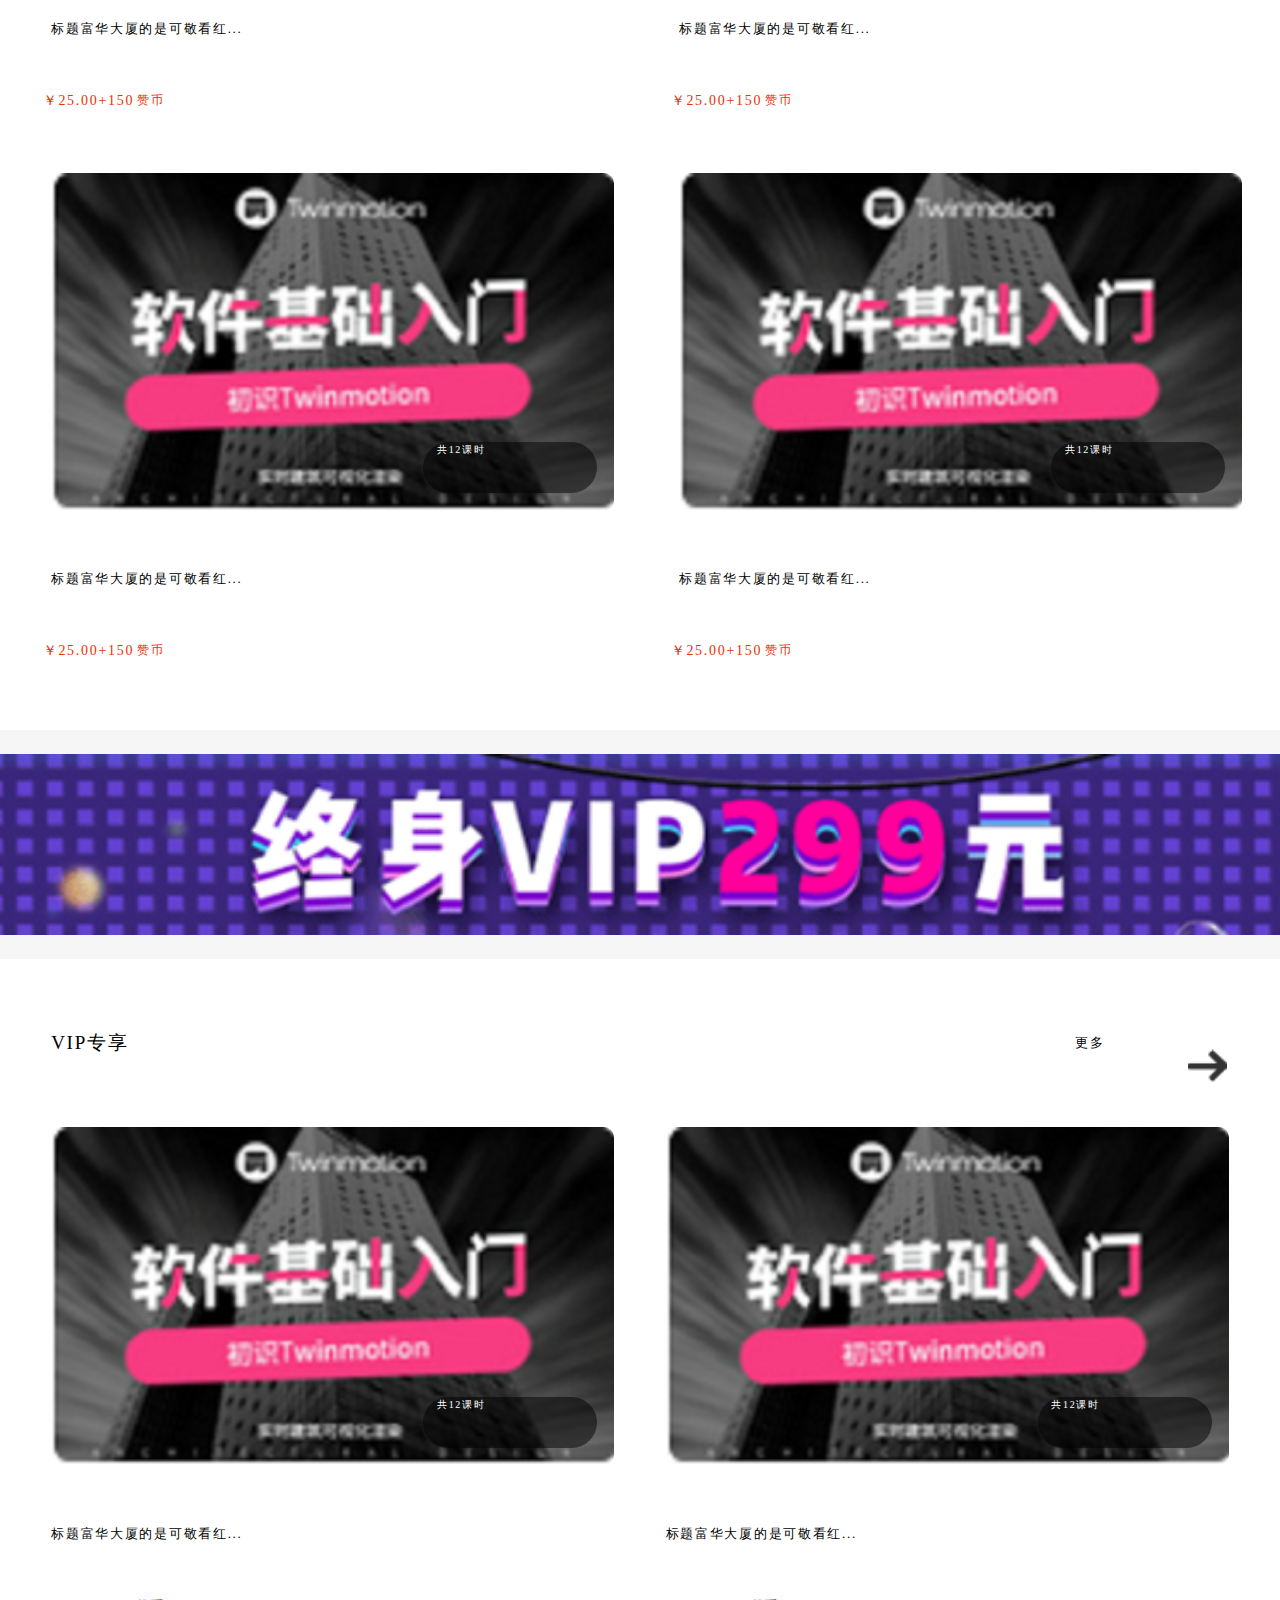
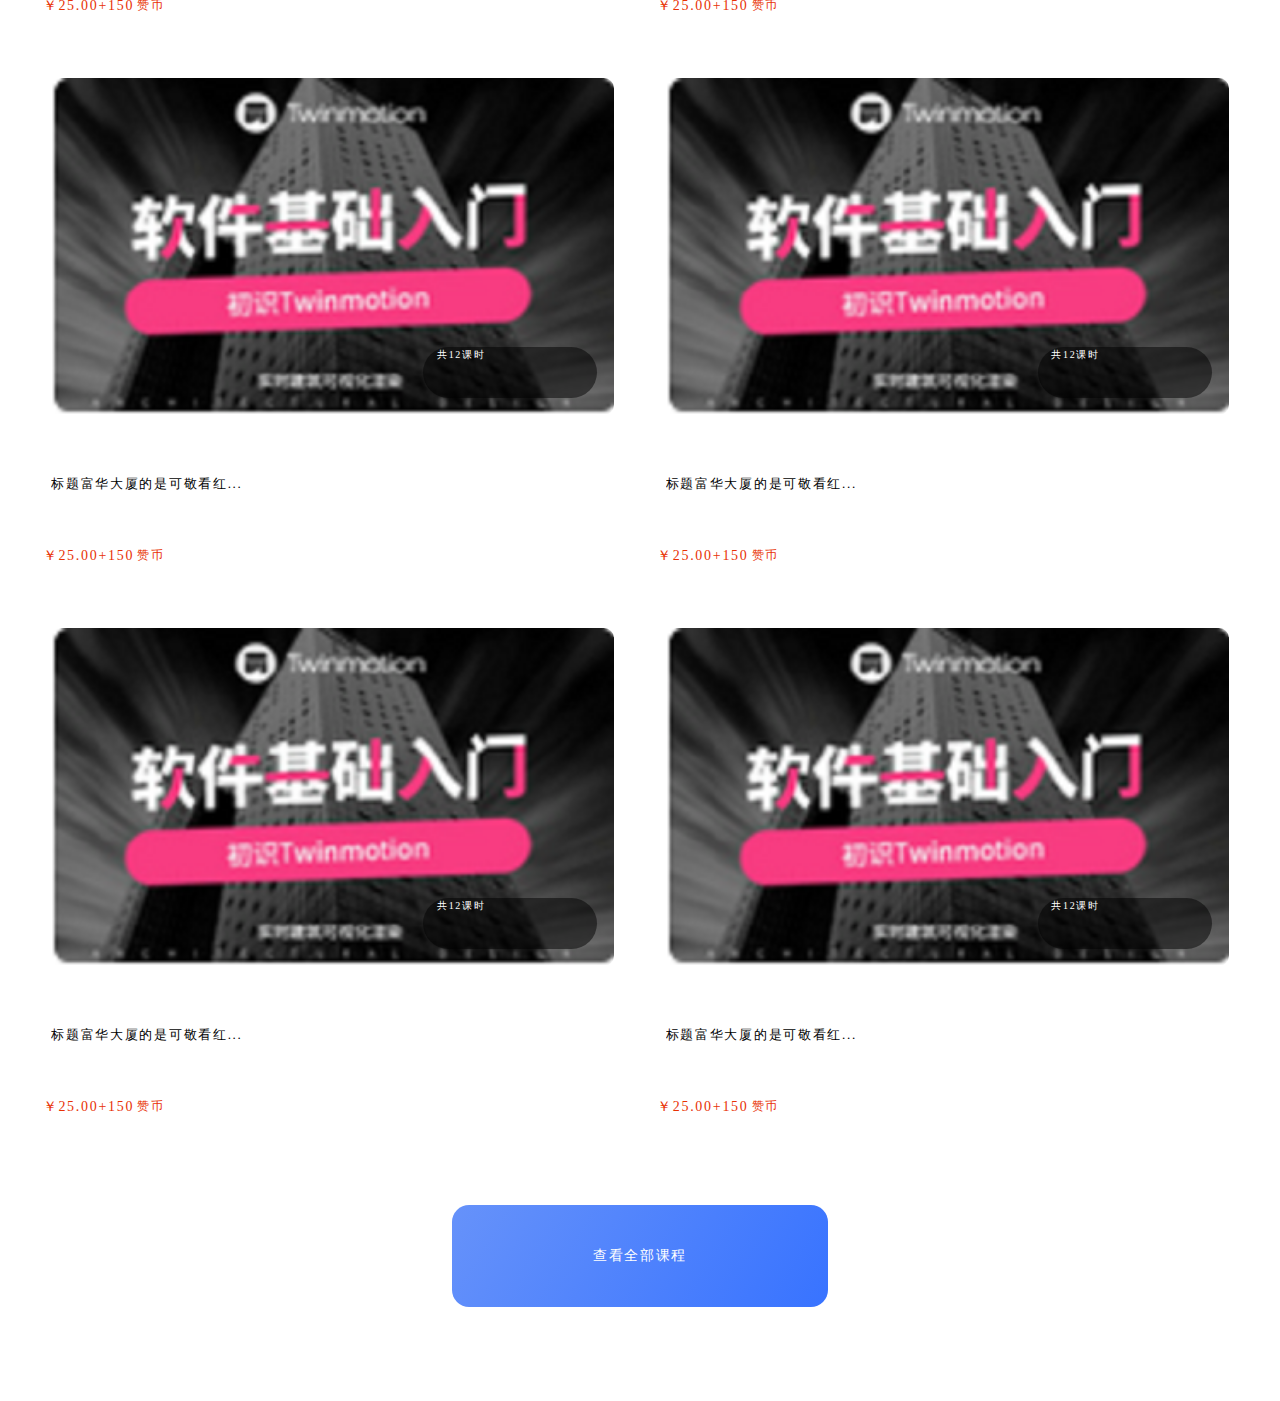
==== commit 88c46f31: "修改首页样式" ====
--- a/index.html
+++ b/index.html
@@ -102,28 +102,6 @@
 					</a>
 				</div>
 			</div>
-			<div class="rec-content-right rec-content">
-				<div class="content-0" id="content-right-0">
-					<a href="">
-						<div class="box">
-							<img src="image/index/1576735388.png" alt="img">
-							<div class="hour">
-								<p>共</p>
-								<p>12</p>
-								<p>课时</p>
-							</div>
-						</div>
-						<p class="title">标题富华大厦的是可敬看红...</p>
-						<div class="price">
-							<p>￥</p>
-							<p>25.00</p>
-							<p>+</p>
-							<p>150</p>
-							<p class="p5">赞币</p>
-						</div>
-					</a>
-				</div>
-			</div>
 		</div>
 		<div class="teacher-box">
 			<div class="teacher">
@@ -167,28 +145,6 @@
 					</a>
 				</div>
 			</div>
-			<div class="rec-content-right rec-content">
-				<div class="content-0" id="des-content-right-0">
-					<a href="">
-						<div class="box">
-							<img src="image/index/1576735388.png" alt="img">
-							<div class="hour">
-								<p>共</p>
-								<p>12</p>
-								<p>课时</p>
-							</div>
-						</div>
-						<p class="title">标题富华大厦的是可敬看红...</p>
-						<div class="price">
-							<p>￥</p>
-							<p>25.00</p>
-							<p>+</p>
-							<p>150</p>
-							<p class="p5">赞币</p>
-						</div>
-					</a>
-				</div>
-			</div>
 		</div>
 		<div class="tutorial-box">
 			<div class="tutorial">
@@ -288,8 +244,6 @@
 								</div>
 							</a>
 						</div>
-					</div>
-					<div class="rec-content-right rec-content">
 						<div class="content-0">
 							<a href="">
 								<div class="box">
@@ -348,28 +302,6 @@
 			</div>
 			<div class="rec-content-left rec-content">
 				<div class="content-0" id="exc-content-left-0">
-					<a href="">
-						<div class="box">
-							<img src="image/index/1576735388.png" alt="img">
-							<div class="hour">
-								<p>共</p>
-								<p>12</p>
-								<p>课时</p>
-							</div>
-						</div>
-						<p class="title">标题富华大厦的是可敬看红...</p>
-						<div class="price">
-							<p>￥</p>
-							<p>25.00</p>
-							<p>+</p>
-							<p>150</p>
-							<p class="p5">赞币</p>
-						</div>
-					</a>
-				</div>
-			</div>
-			<div class="rec-content-right rec-content">
-				<div class="content-0" id="exc-content-right-0">
 					<a href="">
 						<div class="box">
 							<img src="image/index/1576735388.png" alt="img">
--- a/css/index.css
+++ b/css/index.css
@@ -4,65 +4,21 @@
 
 a, div { text-decoration: none; -webkit-tap-highlight-color: rgba(255, 0, 0, 0); }
 
-.header { position: fixed; top: 0px; width: 100%; height: 2.71875rem; background: white; text-align: center; border-bottom: 0.03125rem solid #dddddd; z-index: 2; }
-.header .return { position: absolute; line-height: 0px; z-index: 1; font-size: 14px; font-family: PingFang SC; font-weight: 400; letter-spacing: 1px; color: black; left: 15px; top: 16px; }
+.header { position: fixed; top: 0rem; width: 100%; height: 2.71875rem; background: white; text-align: center; border-bottom: 0.03125rem solid #dddddd; z-index: 2; }
+.header .return { position: absolute; line-height: 0px; z-index: 1; font-size: 14px; font-family: PingFang SC; font-weight: 400; letter-spacing: 0.03125rem; color: black; left: 0.9375rem; top: 1rem; }
 [data-dpr="2"] .header .return { font-size: 28px; }
 [data-dpr="2.625"] .header .return { font-size: 36.75px; }
 [data-dpr="3"] .header .return { font-size: 46.1538461538px; }
 [data-dpr="3.5"] .header .return { font-size: 49px; }
-[data-dpr="2"] .header .return { left: 30px; }
-[data-dpr="2.625"] .header .return { left: 39.375px; }
-[data-dpr="3"] .header .return { left: 49.4505494505px; }
-[data-dpr="3.5"] .header .return { left: 52.5px; }
-[data-dpr="2"] .header .return { top: 32px; }
-[data-dpr="2.625"] .header .return { top: 42px; }
-[data-dpr="3"] .header .return { top: 52.7472527473px; }
-[data-dpr="3.5"] .header .return { top: 56px; }
-.header .return img { width: 7px; padding-right: 7.5px; }
-[data-dpr="2"] .header .return img { width: 14px; }
-[data-dpr="2.625"] .header .return img { width: 18.375px; }
-[data-dpr="3"] .header .return img { width: 23.0769230769px; }
-[data-dpr="3.5"] .header .return img { width: 24.5px; }
-[data-dpr="2"] .header .return img { padding-right: 15px; }
-[data-dpr="2.625"] .header .return img { padding-right: 19.6875px; }
-[data-dpr="3"] .header .return img { padding-right: 24.7252747253px; }
-[data-dpr="3.5"] .header .return img { padding-right: 26.25px; }
-.header span { position: relative; top: -1px; left: -5px; font-size: 14px; font-family: PingFang SC; font-weight: 400; letter-spacing: 1px; color: black; }
-[data-dpr="2"] .header span { top: -2px; }
-[data-dpr="2.625"] .header span { top: -2.625px; }
-[data-dpr="3"] .header span { top: -3.2967032967px; }
-[data-dpr="3.5"] .header span { top: -3.5px; }
-[data-dpr="2"] .header span { left: -10px; }
-[data-dpr="2.625"] .header span { left: -13.125px; }
-[data-dpr="3"] .header span { left: -16.4835164835px; }
-[data-dpr="3.5"] .header span { left: -17.5px; }
+.header .return img { width: 0.4375rem; padding-right: 0.46875rem; }
+.header span { position: relative; top: -0.0625rem; left: -0.3125rem; font-size: 14px; font-family: PingFang SC; font-weight: 400; letter-spacing: 0.03125rem; color: black; }
 [data-dpr="2"] .header span { font-size: 28px; }
 [data-dpr="2.625"] .header span { font-size: 36.75px; }
 [data-dpr="3"] .header span { font-size: 46.1538461538px; }
 [data-dpr="3.5"] .header span { font-size: 49px; }
-.header .user { position: absolute; line-height: 0px; z-index: 1; right: 16px; top: 7.5px; }
-[data-dpr="2"] .header .user { right: 32px; }
-[data-dpr="2.625"] .header .user { right: 42px; }
-[data-dpr="3"] .header .user { right: 52.7472527473px; }
-[data-dpr="3.5"] .header .user { right: 56px; }
-[data-dpr="2"] .header .user { top: 15px; }
-[data-dpr="2.625"] .header .user { top: 19.6875px; }
-[data-dpr="3"] .header .user { top: 24.7252747253px; }
-[data-dpr="3.5"] .header .user { top: 26.25px; }
-.header .user img { width: 29.4px; height: 29.4px; border-radius: 50%; box-shadow: 0px 1px 14px 0px rgba(1, 1, 1, 0.18); }
-[data-dpr="2"] .header .user img { width: 58.8px; }
-[data-dpr="2.625"] .header .user img { width: 77.175px; }
-[data-dpr="3"] .header .user img { width: 96.9230769231px; }
-[data-dpr="3.5"] .header .user img { width: 102.9px; }
-[data-dpr="2"] .header .user img { height: 58.8px; }
-[data-dpr="2.625"] .header .user img { height: 77.175px; }
-[data-dpr="3"] .header .user img { height: 96.9230769231px; }
-[data-dpr="3.5"] .header .user img { height: 102.9px; }
-.header p { position: relative; top: 14.5px; font-size: 15px; font-family: PingFang SC; font-weight: 400; letter-spacing: 1px; color: black; line-height: 15px; }
-[data-dpr="2"] .header p { top: 29px; }
-[data-dpr="2.625"] .header p { top: 38.0625px; }
-[data-dpr="3"] .header p { top: 47.8021978022px; }
-[data-dpr="3.5"] .header p { top: 50.75px; }
+.header .user { position: absolute; line-height: 0px; z-index: 1; right: 1rem; top: 0.46875rem; }
+.header .user img { width: 1.8375rem; height: 1.8375rem; border-radius: 50%; box-shadow: 0px 0.03125rem 0.4375rem 0px rgba(1, 1, 1, 0.18); }
+.header p { position: relative; top: 0.90625rem; font-size: 15px; font-family: PingFang SC; font-weight: 400; letter-spacing: 0.03125rem; color: black; line-height: 15px; }
 [data-dpr="2"] .header p { font-size: 30px; }
 [data-dpr="2.625"] .header p { font-size: 39.375px; }
 [data-dpr="3"] .header p { font-size: 49.4505494505px; }
@@ -72,55 +28,15 @@
 [data-dpr="3"] .header p { line-height: 49.4505494505px; }
 [data-dpr="3.5"] .header p { line-height: 52.5px; }
 
-.main { width: 100%; background: white; padding-top: 59px; }
-[data-dpr="2"] .main { padding-top: 118px; }
-[data-dpr="2.625"] .main { padding-top: 154.875px; }
-[data-dpr="3"] .main { padding-top: 194.5054945055px; }
-[data-dpr="3.5"] .main { padding-top: 206.5px; }
-.main .scroll { padding-left: 15px; padding-right: 15px; height: 8.375rem; }
-[data-dpr="2"] .main .scroll { padding-left: 30px; }
-[data-dpr="2.625"] .main .scroll { padding-left: 39.375px; }
-[data-dpr="3"] .main .scroll { padding-left: 49.4505494505px; }
-[data-dpr="3.5"] .main .scroll { padding-left: 52.5px; }
-[data-dpr="2"] .main .scroll { padding-right: 30px; }
-[data-dpr="2.625"] .main .scroll { padding-right: 39.375px; }
-[data-dpr="3"] .main .scroll { padding-right: 49.4505494505px; }
-[data-dpr="3.5"] .main .scroll { padding-right: 52.5px; }
-.main .scroll .container { width: 100%; height: 100%; overflow: hidden; position: relative; margin: 0 auto; border-radius: 3px; }
-[data-dpr="2"] .main .scroll .container { border-radius: 6px; }
-[data-dpr="2.625"] .main .scroll .container { border-radius: 7.875px; }
-[data-dpr="3"] .main .scroll .container { border-radius: 9.8901098901px; }
-[data-dpr="3.5"] .main .scroll .container { border-radius: 10.5px; }
+.main { width: 100%; background: white; padding-top: 3.6875rem; }
+.main .scroll { padding-left: 0.9375rem; padding-right: 0.9375rem; height: 8.375rem; }
+.main .scroll .container { width: 100%; height: 100%; overflow: hidden; position: relative; margin: 0 auto; border-radius: 0.1875rem; }
 .main .scroll .container .list { width: 500%; height: 100%; position: absolute; }
 .main .scroll .container .list > img { float: left; width: 20%; height: 100%; }
-.main .nav { margin-top: 22px; margin-bottom: 22px; padding-left: 5.5px; padding-right: 5.5px; display: flex; }
-[data-dpr="2"] .main .nav { margin-top: 44px; }
-[data-dpr="2.625"] .main .nav { margin-top: 57.75px; }
-[data-dpr="3"] .main .nav { margin-top: 72.5274725275px; }
-[data-dpr="3.5"] .main .nav { margin-top: 77px; }
-[data-dpr="2"] .main .nav { margin-bottom: 44px; }
-[data-dpr="2.625"] .main .nav { margin-bottom: 57.75px; }
-[data-dpr="3"] .main .nav { margin-bottom: 72.5274725275px; }
-[data-dpr="3.5"] .main .nav { margin-bottom: 77px; }
-[data-dpr="2"] .main .nav { padding-left: 11px; }
-[data-dpr="2.625"] .main .nav { padding-left: 14.4375px; }
-[data-dpr="3"] .main .nav { padding-left: 18.1318681319px; }
-[data-dpr="3.5"] .main .nav { padding-left: 19.25px; }
-[data-dpr="2"] .main .nav { padding-right: 11px; }
-[data-dpr="2.625"] .main .nav { padding-right: 14.4375px; }
-[data-dpr="3"] .main .nav { padding-right: 18.1318681319px; }
-[data-dpr="3.5"] .main .nav { padding-right: 19.25px; }
+.main .nav { margin-top: 1.375rem; margin-bottom: 1.375rem; padding-left: 0.34375rem; padding-right: 0.34375rem; display: flex; }
 .main .nav div { width: 16.6666667%; text-align: center; }
-.main .nav div img { width: 36px; height: 36px; }
-[data-dpr="2"] .main .nav div img { width: 72px; }
-[data-dpr="2.625"] .main .nav div img { width: 94.5px; }
-[data-dpr="3"] .main .nav div img { width: 118.6813186813px; }
-[data-dpr="3.5"] .main .nav div img { width: 126px; }
-[data-dpr="2"] .main .nav div img { height: 72px; }
-[data-dpr="2.625"] .main .nav div img { height: 94.5px; }
-[data-dpr="3"] .main .nav div img { height: 118.6813186813px; }
-[data-dpr="3.5"] .main .nav div img { height: 126px; }
-.main .nav div p { font-size: 10px; font-family: PingFang SC; font-weight: 400; letter-spacing: 1px; color: #666666; line-height: 9.5px; margin-top: 4px; }
+.main .nav div img { width: 2.25rem; height: 2.25rem; }
+.main .nav div p { font-size: 10px; font-family: PingFang SC; font-weight: 400; letter-spacing: 0.03125rem; color: #666666; line-height: 9.5px; margin-top: 0.25rem; }
 [data-dpr="2"] .main .nav div p { font-size: 20px; }
 [data-dpr="2.625"] .main .nav div p { font-size: 26.25px; }
 [data-dpr="3"] .main .nav div p { font-size: 32.967032967px; }
@@ -129,49 +45,9 @@
 [data-dpr="2.625"] .main .nav div p { line-height: 24.9375px; }
 [data-dpr="3"] .main .nav div p { line-height: 31.3186813187px; }
 [data-dpr="3.5"] .main .nav div p { line-height: 33.25px; }
-[data-dpr="2"] .main .nav div p { margin-top: 8px; }
-[data-dpr="2.625"] .main .nav div p { margin-top: 10.5px; }
-[data-dpr="3"] .main .nav div p { margin-top: 13.1868131868px; }
-[data-dpr="3.5"] .main .nav div p { margin-top: 14px; }
-.main .message { position: relative; margin-left: 15px; margin-right: 15px; height: 1.6875rem; background: #f6f6f6; border-radius: 3px; }
-[data-dpr="2"] .main .message { margin-left: 30px; }
-[data-dpr="2.625"] .main .message { margin-left: 39.375px; }
-[data-dpr="3"] .main .message { margin-left: 49.4505494505px; }
-[data-dpr="3.5"] .main .message { margin-left: 52.5px; }
-[data-dpr="2"] .main .message { margin-right: 30px; }
-[data-dpr="2.625"] .main .message { margin-right: 39.375px; }
-[data-dpr="3"] .main .message { margin-right: 49.4505494505px; }
-[data-dpr="3.5"] .main .message { margin-right: 52.5px; }
-[data-dpr="2"] .main .message { border-radius: 6px; }
-[data-dpr="2.625"] .main .message { border-radius: 7.875px; }
-[data-dpr="3"] .main .message { border-radius: 9.8901098901px; }
-[data-dpr="3.5"] .main .message { border-radius: 10.5px; }
-.main .message img { position: absolute; top: 5.5px; left: 7px; width: 17px; height: 16px; }
-[data-dpr="2"] .main .message img { top: 11px; }
-[data-dpr="2.625"] .main .message img { top: 14.4375px; }
-[data-dpr="3"] .main .message img { top: 18.1318681319px; }
-[data-dpr="3.5"] .main .message img { top: 19.25px; }
-[data-dpr="2"] .main .message img { left: 14px; }
-[data-dpr="2.625"] .main .message img { left: 18.375px; }
-[data-dpr="3"] .main .message img { left: 23.0769230769px; }
-[data-dpr="3.5"] .main .message img { left: 24.5px; }
-[data-dpr="2"] .main .message img { width: 34px; }
-[data-dpr="2.625"] .main .message img { width: 44.625px; }
-[data-dpr="3"] .main .message img { width: 56.043956044px; }
-[data-dpr="3.5"] .main .message img { width: 59.5px; }
-[data-dpr="2"] .main .message img { height: 32px; }
-[data-dpr="2.625"] .main .message img { height: 42px; }
-[data-dpr="3"] .main .message img { height: 52.7472527473px; }
-[data-dpr="3.5"] .main .message img { height: 56px; }
-.main .message .p1 { position: absolute; top: 8px; left: 31px; font-size: 11px; font-family: PingFang SC; font-weight: 400; letter-spacing: 1px; color: black; line-height: 10.5px; }
-[data-dpr="2"] .main .message .p1 { top: 16px; }
-[data-dpr="2.625"] .main .message .p1 { top: 21px; }
-[data-dpr="3"] .main .message .p1 { top: 26.3736263736px; }
-[data-dpr="3.5"] .main .message .p1 { top: 28px; }
-[data-dpr="2"] .main .message .p1 { left: 62px; }
-[data-dpr="2.625"] .main .message .p1 { left: 81.375px; }
-[data-dpr="3"] .main .message .p1 { left: 102.1978021978px; }
-[data-dpr="3.5"] .main .message .p1 { left: 108.5px; }
+.main .message { position: relative; margin-left: 0.9375rem; margin-right: 0.9375rem; height: 1.6875rem; background: #f6f6f6; border-radius: 0.1875rem; }
+.main .message img { position: absolute; top: 0.34375rem; left: 0.4375rem; width: 1.0625rem; height: 1rem; }
+.main .message .p1 { position: absolute; top: 0.5rem; left: 1.9375rem; font-size: 11px; font-family: PingFang SC; font-weight: 400; letter-spacing: 0.03125rem; color: black; line-height: 10.5px; }
 [data-dpr="2"] .main .message .p1 { font-size: 22px; }
 [data-dpr="2.625"] .main .message .p1 { font-size: 28.875px; }
 [data-dpr="3"] .main .message .p1 { font-size: 36.2637362637px; }
@@ -180,15 +56,7 @@
 [data-dpr="2.625"] .main .message .p1 { line-height: 27.5625px; }
 [data-dpr="3"] .main .message .p1 { line-height: 34.6153846154px; }
 [data-dpr="3.5"] .main .message .p1 { line-height: 36.75px; }
-.main .message .p2 { position: absolute; top: 8px; left: 61.5px; font-size: 11px; font-family: PingFang SC; font-weight: 400; letter-spacing: 1px; color: #999999; line-height: 10.5px; }
-[data-dpr="2"] .main .message .p2 { top: 16px; }
-[data-dpr="2.625"] .main .message .p2 { top: 21px; }
-[data-dpr="3"] .main .message .p2 { top: 26.3736263736px; }
-[data-dpr="3.5"] .main .message .p2 { top: 28px; }
-[data-dpr="2"] .main .message .p2 { left: 123px; }
-[data-dpr="2.625"] .main .message .p2 { left: 161.4375px; }
-[data-dpr="3"] .main .message .p2 { left: 202.7472527473px; }
-[data-dpr="3.5"] .main .message .p2 { left: 215.25px; }
+.main .message .p2 { position: absolute; top: 0.5rem; left: 3.84375rem; font-size: 11px; font-family: PingFang SC; font-weight: 400; letter-spacing: 0.03125rem; color: #999999; line-height: 10.5px; }
 [data-dpr="2"] .main .message .p2 { font-size: 22px; }
 [data-dpr="2.625"] .main .message .p2 { font-size: 28.875px; }
 [data-dpr="3"] .main .message .p2 { font-size: 36.2637362637px; }
@@ -197,25 +65,9 @@
 [data-dpr="2.625"] .main .message .p2 { line-height: 27.5625px; }
 [data-dpr="3"] .main .message .p2 { line-height: 34.6153846154px; }
 [data-dpr="3.5"] .main .message .p2 { line-height: 36.75px; }
-.main .recommend { position: relative; margin-bottom: 19.5px; margin-top: 22px; }
-[data-dpr="2"] .main .recommend { margin-bottom: 39px; }
-[data-dpr="2.625"] .main .recommend { margin-bottom: 51.1875px; }
-[data-dpr="3"] .main .recommend { margin-bottom: 64.2857142857px; }
-[data-dpr="3.5"] .main .recommend { margin-bottom: 68.25px; }
-[data-dpr="2"] .main .recommend { margin-top: 44px; }
-[data-dpr="2.625"] .main .recommend { margin-top: 57.75px; }
-[data-dpr="3"] .main .recommend { margin-top: 72.5274725275px; }
-[data-dpr="3.5"] .main .recommend { margin-top: 77px; }
-.main .recommend .rec-header { position: relative; margin-left: 15px; margin-right: 15px; }
-[data-dpr="2"] .main .recommend .rec-header { margin-left: 30px; }
-[data-dpr="2.625"] .main .recommend .rec-header { margin-left: 39.375px; }
-[data-dpr="3"] .main .recommend .rec-header { margin-left: 49.4505494505px; }
-[data-dpr="3.5"] .main .recommend .rec-header { margin-left: 52.5px; }
-[data-dpr="2"] .main .recommend .rec-header { margin-right: 30px; }
-[data-dpr="2.625"] .main .recommend .rec-header { margin-right: 39.375px; }
-[data-dpr="3"] .main .recommend .rec-header { margin-right: 49.4505494505px; }
-[data-dpr="3.5"] .main .recommend .rec-header { margin-right: 52.5px; }
-.main .recommend .rec-header p { font-size: 19px; font-family: PingFang SC; font-weight: 400; letter-spacing: 1px; font-weight: 500; color: black; line-height: 18px; }
+.main .recommend { position: relative; margin-top: 1.375rem; margin-bottom: 1.21875rem; }
+.main .recommend .rec-header { position: relative; margin-left: 0.9375rem; margin-right: 0.9375rem; }
+.main .recommend .rec-header p { font-size: 19px; font-family: PingFang SC; font-weight: 400; letter-spacing: 0.03125rem; font-weight: 500; color: black; line-height: 18px; }
 [data-dpr="2"] .main .recommend .rec-header p { font-size: 38px; }
 [data-dpr="2.625"] .main .recommend .rec-header p { font-size: 49.875px; }
 [data-dpr="3"] .main .recommend .rec-header p { font-size: 62.6373626374px; }
@@ -224,11 +76,7 @@
 [data-dpr="2.625"] .main .recommend .rec-header p { line-height: 47.25px; }
 [data-dpr="3"] .main .recommend .rec-header p { line-height: 59.3406593407px; }
 [data-dpr="3.5"] .main .recommend .rec-header p { line-height: 63px; }
-.main .recommend .rec-header a { position: absolute; top: 0px; right: 0px; width: 45px; font-size: 13px; font-family: PingFang SC; font-weight: 400; letter-spacing: 1px; color: black; line-height: 18px; }
-[data-dpr="2"] .main .recommend .rec-header a { width: 90px; }
-[data-dpr="2.625"] .main .recommend .rec-header a { width: 118.125px; }
-[data-dpr="3"] .main .recommend .rec-header a { width: 148.3516483516px; }
-[data-dpr="3.5"] .main .recommend .rec-header a { width: 157.5px; }
+.main .recommend .rec-header a { position: absolute; top: 0px; right: 0px; width: 2.8125rem; font-size: 13px; font-family: PingFang SC; font-weight: 400; letter-spacing: 0.03125rem; color: black; line-height: 18px; }
 [data-dpr="2"] .main .recommend .rec-header a { font-size: 26px; }
 [data-dpr="2.625"] .main .recommend .rec-header a { font-size: 34.125px; }
 [data-dpr="3"] .main .recommend .rec-header a { font-size: 42.8571428571px; }
@@ -237,84 +85,16 @@
 [data-dpr="2.625"] .main .recommend .rec-header a { line-height: 47.25px; }
 [data-dpr="3"] .main .recommend .rec-header a { line-height: 59.3406593407px; }
 [data-dpr="3.5"] .main .recommend .rec-header a { line-height: 63px; }
-.main .recommend .rec-header a img { position: absolute; top: 4px; right: 0.5px; width: 11.5px; height: 10px; }
-[data-dpr="2"] .main .recommend .rec-header a img { top: 8px; }
-[data-dpr="2.625"] .main .recommend .rec-header a img { top: 10.5px; }
-[data-dpr="3"] .main .recommend .rec-header a img { top: 13.1868131868px; }
-[data-dpr="3.5"] .main .recommend .rec-header a img { top: 14px; }
-[data-dpr="2"] .main .recommend .rec-header a img { right: 1px; }
-[data-dpr="2.625"] .main .recommend .rec-header a img { right: 1.3125px; }
-[data-dpr="3"] .main .recommend .rec-header a img { right: 1.6483516484px; }
-[data-dpr="3.5"] .main .recommend .rec-header a img { right: 1.75px; }
-[data-dpr="2"] .main .recommend .rec-header a img { width: 23px; }
-[data-dpr="2.625"] .main .recommend .rec-header a img { width: 30.1875px; }
-[data-dpr="3"] .main .recommend .rec-header a img { width: 37.9120879121px; }
-[data-dpr="3.5"] .main .recommend .rec-header a img { width: 40.25px; }
-[data-dpr="2"] .main .recommend .rec-header a img { height: 20px; }
-[data-dpr="2.625"] .main .recommend .rec-header a img { height: 26.25px; }
-[data-dpr="3"] .main .recommend .rec-header a img { height: 32.967032967px; }
-[data-dpr="3.5"] .main .recommend .rec-header a img { height: 35px; }
+.main .recommend .rec-header a img { position: absolute; top: 0.25rem; right: 0.03125rem; width: 0.71875rem; height: 0.625rem; }
 .main .recommend .rec-content-right { position: absolute; right: 0px; bottom: 0px; }
-[data-dpr="2"] .main .recommend .rec-content-right { bottom: 0px; }
-[data-dpr="2.625"] .main .recommend .rec-content-right { bottom: 0px; }
-[data-dpr="3"] .main .recommend .rec-content-right { bottom: 0px; }
-[data-dpr="3.5"] .main .recommend .rec-content-right { bottom: 0px; }
-.main .recommend .rec-content-right .content-0 { float: right; margin-right: 15px; }
-[data-dpr="2"] .main .recommend .rec-content-right .content-0 { margin-right: 30px; }
-[data-dpr="2.625"] .main .recommend .rec-content-right .content-0 { margin-right: 39.375px; }
-[data-dpr="3"] .main .recommend .rec-content-right .content-0 { margin-right: 49.4505494505px; }
-[data-dpr="3.5"] .main .recommend .rec-content-right .content-0 { margin-right: 52.5px; }
-.main .recommend .rec-content-left .content-0 { margin-left: 15px; }
-[data-dpr="2"] .main .recommend .rec-content-left .content-0 { margin-left: 30px; }
-[data-dpr="2.625"] .main .recommend .rec-content-left .content-0 { margin-left: 39.375px; }
-[data-dpr="3"] .main .recommend .rec-content-left .content-0 { margin-left: 49.4505494505px; }
-[data-dpr="3.5"] .main .recommend .rec-content-left .content-0 { margin-left: 52.5px; }
-.main .recommend .rec-content { width: 50%; padding-top: 0.5px; }
-[data-dpr="2"] .main .recommend .rec-content { padding-top: 1px; }
-[data-dpr="2.625"] .main .recommend .rec-content { padding-top: 1.3125px; }
-[data-dpr="3"] .main .recommend .rec-content { padding-top: 1.6483516484px; }
-[data-dpr="3.5"] .main .recommend .rec-content { padding-top: 1.75px; }
-.main .recommend .rec-content .content-0 { position: relative; width: 88%; margin-top: 19.5px; }
-[data-dpr="2"] .main .recommend .rec-content .content-0 { margin-top: 39px; }
-[data-dpr="2.625"] .main .recommend .rec-content .content-0 { margin-top: 51.1875px; }
-[data-dpr="3"] .main .recommend .rec-content .content-0 { margin-top: 64.2857142857px; }
-[data-dpr="3.5"] .main .recommend .rec-content .content-0 { margin-top: 68.25px; }
-.main .recommend .rec-content .content-0 img { width: 100%; height: 100%; border-radius: 3px; }
-[data-dpr="2"] .main .recommend .rec-content .content-0 img { border-radius: 6px; }
-[data-dpr="2.625"] .main .recommend .rec-content .content-0 img { border-radius: 7.875px; }
-[data-dpr="3"] .main .recommend .rec-content .content-0 img { border-radius: 9.8901098901px; }
-[data-dpr="3.5"] .main .recommend .rec-content .content-0 img { border-radius: 10.5px; }
-.main .recommend .rec-content .content-0 .box { position: relative; margin-bottom: 14px; }
-[data-dpr="2"] .main .recommend .rec-content .content-0 .box { margin-bottom: 28px; }
-[data-dpr="2.625"] .main .recommend .rec-content .content-0 .box { margin-bottom: 36.75px; }
-[data-dpr="3"] .main .recommend .rec-content .content-0 .box { margin-bottom: 46.1538461538px; }
-[data-dpr="3.5"] .main .recommend .rec-content .content-0 .box { margin-bottom: 49px; }
-.main .recommend .rec-content .content-0 .hour { position: absolute; bottom: 5px; right: 5px; width: 44px; height: 0.9375rem; padding-left: 4px; padding-right: 3px; background: rgba(0, 0, 0, 0.5); border-radius: 7.5px; display: flex; }
-[data-dpr="2"] .main .recommend .rec-content .content-0 .hour { bottom: 10px; }
-[data-dpr="2.625"] .main .recommend .rec-content .content-0 .hour { bottom: 13.125px; }
-[data-dpr="3"] .main .recommend .rec-content .content-0 .hour { bottom: 16.4835164835px; }
-[data-dpr="3.5"] .main .recommend .rec-content .content-0 .hour { bottom: 17.5px; }
-[data-dpr="2"] .main .recommend .rec-content .content-0 .hour { right: 10px; }
-[data-dpr="2.625"] .main .recommend .rec-content .content-0 .hour { right: 13.125px; }
-[data-dpr="3"] .main .recommend .rec-content .content-0 .hour { right: 16.4835164835px; }
-[data-dpr="3.5"] .main .recommend .rec-content .content-0 .hour { right: 17.5px; }
-[data-dpr="2"] .main .recommend .rec-content .content-0 .hour { width: 88px; }
-[data-dpr="2.625"] .main .recommend .rec-content .content-0 .hour { width: 115.5px; }
-[data-dpr="3"] .main .recommend .rec-content .content-0 .hour { width: 145.0549450549px; }
-[data-dpr="3.5"] .main .recommend .rec-content .content-0 .hour { width: 154px; }
-[data-dpr="2"] .main .recommend .rec-content .content-0 .hour { padding-left: 8px; }
-[data-dpr="2.625"] .main .recommend .rec-content .content-0 .hour { padding-left: 10.5px; }
-[data-dpr="3"] .main .recommend .rec-content .content-0 .hour { padding-left: 13.1868131868px; }
-[data-dpr="3.5"] .main .recommend .rec-content .content-0 .hour { padding-left: 14px; }
-[data-dpr="2"] .main .recommend .rec-content .content-0 .hour { padding-right: 6px; }
-[data-dpr="2.625"] .main .recommend .rec-content .content-0 .hour { padding-right: 7.875px; }
-[data-dpr="3"] .main .recommend .rec-content .content-0 .hour { padding-right: 9.8901098901px; }
-[data-dpr="3.5"] .main .recommend .rec-content .content-0 .hour { padding-right: 10.5px; }
-[data-dpr="2"] .main .recommend .rec-content .content-0 .hour { border-radius: 15px; }
-[data-dpr="2.625"] .main .recommend .rec-content .content-0 .hour { border-radius: 19.6875px; }
-[data-dpr="3"] .main .recommend .rec-content .content-0 .hour { border-radius: 24.7252747253px; }
-[data-dpr="3.5"] .main .recommend .rec-content .content-0 .hour { border-radius: 26.25px; }
-.main .recommend .rec-content .content-0 .hour p { font-size: 10px; font-family: PingFang SC; font-weight: 400; letter-spacing: 1px; color: white; line-height: 15px; }
+.main .recommend .rec-content-right .content-0 { float: right; margin-right: 0.9375rem; }
+.main .recommend .rec-content-left .content-0 { margin-left: 0.9375rem; }
+.main .recommend .rec-content { width: 100%; padding-top: 0.03125rem; }
+.main .recommend .rec-content .content-0 { position: relative; width: 10.3125rem; margin-top: 1.21875rem; display: -webkit-inline-box; }
+.main .recommend .rec-content .content-0 img { width: 100%; height: 100%; border-radius: 0.1875rem; }
+.main .recommend .rec-content .content-0 .box { position: relative; margin-bottom: 0.875rem; }
+.main .recommend .rec-content .content-0 .hour { position: absolute; bottom: 0.3125rem; right: 0.3125rem; width: 2.75rem; height: 0.9375rem; padding-left: 0.25rem; padding-right: 0.1875rem; background: rgba(0, 0, 0, 0.5); border-radius: 0.46875rem; display: flex; }
+.main .recommend .rec-content .content-0 .hour p { font-size: 10px; font-family: PingFang SC; font-weight: 400; letter-spacing: 0.03125rem; color: white; line-height: 15px; }
 [data-dpr="2"] .main .recommend .rec-content .content-0 .hour p { font-size: 20px; }
 [data-dpr="2.625"] .main .recommend .rec-content .content-0 .hour p { font-size: 26.25px; }
 [data-dpr="3"] .main .recommend .rec-content .content-0 .hour p { font-size: 32.967032967px; }
@@ -323,69 +103,37 @@
 [data-dpr="2.625"] .main .recommend .rec-content .content-0 .hour p { line-height: 39.375px; }
 [data-dpr="3"] .main .recommend .rec-content .content-0 .hour p { line-height: 49.4505494505px; }
 [data-dpr="3.5"] .main .recommend .rec-content .content-0 .hour p { line-height: 52.5px; }
-.main .recommend .rec-content .content-0 .title { font-size: 13px; font-family: PingFang SC; font-weight: 400; letter-spacing: 1px; color: black; overflow: hidden; height: 0.78125rem; line-height: 12.5px; }
+.main .recommend .rec-content .content-0 .title { font-size: 13px; font-family: PingFang SC; font-weight: 400; letter-spacing: 0.03125rem; color: black; overflow: hidden; height: 0.78125rem; line-height: 0.78125rem; }
 [data-dpr="2"] .main .recommend .rec-content .content-0 .title { font-size: 26px; }
 [data-dpr="2.625"] .main .recommend .rec-content .content-0 .title { font-size: 34.125px; }
 [data-dpr="3"] .main .recommend .rec-content .content-0 .title { font-size: 42.8571428571px; }
 [data-dpr="3.5"] .main .recommend .rec-content .content-0 .title { font-size: 45.5px; }
-[data-dpr="2"] .main .recommend .rec-content .content-0 .title { line-height: 25px; }
-[data-dpr="2.625"] .main .recommend .rec-content .content-0 .title { line-height: 32.8125px; }
-[data-dpr="3"] .main .recommend .rec-content .content-0 .title { line-height: 41.2087912088px; }
-[data-dpr="3.5"] .main .recommend .rec-content .content-0 .title { line-height: 43.75px; }
-.main .recommend .rec-content .content-0 .price { position: relative; left: -2.5px; margin-top: 13px; display: flex; }
-[data-dpr="2"] .main .recommend .rec-content .content-0 .price { left: -5px; }
-[data-dpr="2.625"] .main .recommend .rec-content .content-0 .price { left: -6.5625px; }
-[data-dpr="3"] .main .recommend .rec-content .content-0 .price { left: -8.2417582418px; }
-[data-dpr="3.5"] .main .recommend .rec-content .content-0 .price { left: -8.75px; }
-[data-dpr="2"] .main .recommend .rec-content .content-0 .price { margin-top: 26px; }
-[data-dpr="2.625"] .main .recommend .rec-content .content-0 .price { margin-top: 34.125px; }
-[data-dpr="3"] .main .recommend .rec-content .content-0 .price { margin-top: 42.8571428571px; }
-[data-dpr="3.5"] .main .recommend .rec-content .content-0 .price { margin-top: 45.5px; }
-.main .recommend .rec-content .content-0 .price p { font-size: 15px; font-family: PingFang SC; font-weight: 400; letter-spacing: 1px; color: #e83104; line-height: 11.5px; }
-[data-dpr="2"] .main .recommend .rec-content .content-0 .price p { font-size: 30px; }
-[data-dpr="2.625"] .main .recommend .rec-content .content-0 .price p { font-size: 39.375px; }
-[data-dpr="3"] .main .recommend .rec-content .content-0 .price p { font-size: 49.4505494505px; }
-[data-dpr="3.5"] .main .recommend .rec-content .content-0 .price p { font-size: 52.5px; }
+.main .recommend .rec-content .content-0 .price { position: relative; left: -0.15625rem; margin-top: 0.8125rem; display: flex; }
+.main .recommend .rec-content .content-0 .price p { font-size: 14px; font-family: PingFang SC; font-weight: 400; letter-spacing: 0.03125rem; color: #e83104; line-height: 11.5px; }
+[data-dpr="2"] .main .recommend .rec-content .content-0 .price p { font-size: 28px; }
+[data-dpr="2.625"] .main .recommend .rec-content .content-0 .price p { font-size: 36.75px; }
+[data-dpr="3"] .main .recommend .rec-content .content-0 .price p { font-size: 46.1538461538px; }
+[data-dpr="3.5"] .main .recommend .rec-content .content-0 .price p { font-size: 49px; }
 [data-dpr="2"] .main .recommend .rec-content .content-0 .price p { line-height: 23px; }
 [data-dpr="2.625"] .main .recommend .rec-content .content-0 .price p { line-height: 30.1875px; }
 [data-dpr="3"] .main .recommend .rec-content .content-0 .price p { line-height: 37.9120879121px; }
 [data-dpr="3.5"] .main .recommend .rec-content .content-0 .price p { line-height: 40.25px; }
-.main .recommend .rec-content .content-0 .price .p5 { font-size: 13px; margin-left: 3px; line-height: 10px; }
-[data-dpr="2"] .main .recommend .rec-content .content-0 .price .p5 { font-size: 26px; }
-[data-dpr="2.625"] .main .recommend .rec-content .content-0 .price .p5 { font-size: 34.125px; }
-[data-dpr="3"] .main .recommend .rec-content .content-0 .price .p5 { font-size: 42.8571428571px; }
-[data-dpr="3.5"] .main .recommend .rec-content .content-0 .price .p5 { font-size: 45.5px; }
+.main .recommend .rec-content .content-0 .price .p5 { font-size: 12px; margin-left: 3px; line-height: 11.5px; }
+[data-dpr="2"] .main .recommend .rec-content .content-0 .price .p5 { font-size: 24px; }
+[data-dpr="2.625"] .main .recommend .rec-content .content-0 .price .p5 { font-size: 31.5px; }
+[data-dpr="3"] .main .recommend .rec-content .content-0 .price .p5 { font-size: 39.5604395604px; }
+[data-dpr="3.5"] .main .recommend .rec-content .content-0 .price .p5 { font-size: 42px; }
 [data-dpr="2"] .main .recommend .rec-content .content-0 .price .p5 { margin-left: 6px; }
 [data-dpr="2.625"] .main .recommend .rec-content .content-0 .price .p5 { margin-left: 7.875px; }
 [data-dpr="3"] .main .recommend .rec-content .content-0 .price .p5 { margin-left: 9.8901098901px; }
 [data-dpr="3.5"] .main .recommend .rec-content .content-0 .price .p5 { margin-left: 10.5px; }
-[data-dpr="2"] .main .recommend .rec-content .content-0 .price .p5 { line-height: 20px; }
-[data-dpr="2.625"] .main .recommend .rec-content .content-0 .price .p5 { line-height: 26.25px; }
-[data-dpr="3"] .main .recommend .rec-content .content-0 .price .p5 { line-height: 32.967032967px; }
-[data-dpr="3.5"] .main .recommend .rec-content .content-0 .price .p5 { line-height: 35px; }
-.main .teacher-box { background: #f6f6f6; padding-top: 7px; padding-bottom: 7px; }
-[data-dpr="2"] .main .teacher-box { padding-top: 14px; }
-[data-dpr="2.625"] .main .teacher-box { padding-top: 18.375px; }
-[data-dpr="3"] .main .teacher-box { padding-top: 23.0769230769px; }
-[data-dpr="3.5"] .main .teacher-box { padding-top: 24.5px; }
-[data-dpr="2"] .main .teacher-box { padding-bottom: 14px; }
-[data-dpr="2.625"] .main .teacher-box { padding-bottom: 18.375px; }
-[data-dpr="3"] .main .teacher-box { padding-bottom: 23.0769230769px; }
-[data-dpr="3.5"] .main .teacher-box { padding-bottom: 24.5px; }
-.main .teacher-box .teacher { background: #fff; padding-top: 22px; padding-bottom: 18.5px; padding-right: 2.5px; }
-[data-dpr="2"] .main .teacher-box .teacher { padding-top: 44px; }
-[data-dpr="2.625"] .main .teacher-box .teacher { padding-top: 57.75px; }
-[data-dpr="3"] .main .teacher-box .teacher { padding-top: 72.5274725275px; }
-[data-dpr="3.5"] .main .teacher-box .teacher { padding-top: 77px; }
-[data-dpr="2"] .main .teacher-box .teacher { padding-bottom: 37px; }
-[data-dpr="2.625"] .main .teacher-box .teacher { padding-bottom: 48.5625px; }
-[data-dpr="3"] .main .teacher-box .teacher { padding-bottom: 60.989010989px; }
-[data-dpr="3.5"] .main .teacher-box .teacher { padding-bottom: 64.75px; }
-[data-dpr="2"] .main .teacher-box .teacher { padding-right: 5px; }
-[data-dpr="2.625"] .main .teacher-box .teacher { padding-right: 6.5625px; }
-[data-dpr="3"] .main .teacher-box .teacher { padding-right: 8.2417582418px; }
-[data-dpr="3.5"] .main .teacher-box .teacher { padding-right: 8.75px; }
-.main .teacher-box .teacher .t-title { font-size: 19px; font-family: PingFang SC; font-weight: 400; letter-spacing: 1px; font-weight: 500; color: black; line-height: 18px; padding-left: 15.5px; }
+[data-dpr="2"] .main .recommend .rec-content .content-0 .price .p5 { line-height: 23px; }
+[data-dpr="2.625"] .main .recommend .rec-content .content-0 .price .p5 { line-height: 30.1875px; }
+[data-dpr="3"] .main .recommend .rec-content .content-0 .price .p5 { line-height: 37.9120879121px; }
+[data-dpr="3.5"] .main .recommend .rec-content .content-0 .price .p5 { line-height: 40.25px; }
+.main .teacher-box { background: #f6f6f6; padding-top: 0.4375rem; padding-bottom: 0.4375rem; }
+.main .teacher-box .teacher { background: #fff; padding-top: 1.375rem; padding-bottom: 1.15625rem; padding-right: 0.15625rem; }
+.main .teacher-box .teacher .t-title { font-size: 19px; font-family: PingFang SC; font-weight: 400; letter-spacing: 0.03125rem; font-weight: 500; color: black; line-height: 18px; padding-left: 0.96875rem; }
 [data-dpr="2"] .main .teacher-box .teacher .t-title { font-size: 38px; }
 [data-dpr="2.625"] .main .teacher-box .teacher .t-title { font-size: 49.875px; }
 [data-dpr="3"] .main .teacher-box .teacher .t-title { font-size: 62.6373626374px; }
@@ -394,27 +142,11 @@
 [data-dpr="2.625"] .main .teacher-box .teacher .t-title { line-height: 47.25px; }
 [data-dpr="3"] .main .teacher-box .teacher .t-title { line-height: 59.3406593407px; }
 [data-dpr="3.5"] .main .teacher-box .teacher .t-title { line-height: 63px; }
-[data-dpr="2"] .main .teacher-box .teacher .t-title { padding-left: 31px; }
-[data-dpr="2.625"] .main .teacher-box .teacher .t-title { padding-left: 40.6875px; }
-[data-dpr="3"] .main .teacher-box .teacher .t-title { padding-left: 51.0989010989px; }
-[data-dpr="3.5"] .main .teacher-box .teacher .t-title { padding-left: 54.25px; }
-.main .teacher-box .teacher .bar { width: 100%; overflow-x: scroll; overflow-y: hidden; display: -webkit-inline-box; margin-top: 21px; }
-[data-dpr="2"] .main .teacher-box .teacher .bar { margin-top: 42px; }
-[data-dpr="2.625"] .main .teacher-box .teacher .bar { margin-top: 55.125px; }
-[data-dpr="3"] .main .teacher-box .teacher .bar { margin-top: 69.2307692308px; }
-[data-dpr="3.5"] .main .teacher-box .teacher .bar { margin-top: 73.5px; }
-.main .teacher-box .teacher .bar div { width: 15.838926%; text-align: center; margin-right: 12.5px; }
-[data-dpr="2"] .main .teacher-box .teacher .bar div { margin-right: 25px; }
-[data-dpr="2.625"] .main .teacher-box .teacher .bar div { margin-right: 32.8125px; }
-[data-dpr="3"] .main .teacher-box .teacher .bar div { margin-right: 41.2087912088px; }
-[data-dpr="3.5"] .main .teacher-box .teacher .bar div { margin-right: 43.75px; }
-.main .teacher-box .teacher .bar #t1 { margin-left: 15px; }
-[data-dpr="2"] .main .teacher-box .teacher .bar #t1 { margin-left: 30px; }
-[data-dpr="2.625"] .main .teacher-box .teacher .bar #t1 { margin-left: 39.375px; }
-[data-dpr="3"] .main .teacher-box .teacher .bar #t1 { margin-left: 49.4505494505px; }
-[data-dpr="3.5"] .main .teacher-box .teacher .bar #t1 { margin-left: 52.5px; }
+.main .teacher-box .teacher .bar { width: 100%; overflow-x: scroll; overflow-y: hidden; display: -webkit-inline-box; margin-top: 1.3125rem; }
+.main .teacher-box .teacher .bar div { width: 15.838926%; text-align: center; margin-right: 0.78125rem; }
+.main .teacher-box .teacher .bar #t1 { margin-left: 0.9375rem; }
 .main .teacher-box .teacher .bar img { width: 100%; border-radius: 50%; }
-.main .teacher-box .teacher .bar p { font-size: 13px; font-family: PingFang SC; font-weight: 400; letter-spacing: 1px; color: black; line-height: 12px; margin-top: 10px; }
+.main .teacher-box .teacher .bar p { font-size: 13px; font-family: PingFang SC; font-weight: 400; letter-spacing: 0.03125rem; color: black; line-height: 12px; margin-top: 0.625rem; }
 [data-dpr="2"] .main .teacher-box .teacher .bar p { font-size: 26px; }
 [data-dpr="2.625"] .main .teacher-box .teacher .bar p { font-size: 34.125px; }
 [data-dpr="3"] .main .teacher-box .teacher .bar p { font-size: 42.8571428571px; }
@@ -423,29 +155,9 @@
 [data-dpr="2.625"] .main .teacher-box .teacher .bar p { line-height: 31.5px; }
 [data-dpr="3"] .main .teacher-box .teacher .bar p { line-height: 39.5604395604px; }
 [data-dpr="3.5"] .main .teacher-box .teacher .bar p { line-height: 42px; }
-[data-dpr="2"] .main .teacher-box .teacher .bar p { margin-top: 20px; }
-[data-dpr="2.625"] .main .teacher-box .teacher .bar p { margin-top: 26.25px; }
-[data-dpr="3"] .main .teacher-box .teacher .bar p { margin-top: 32.967032967px; }
-[data-dpr="3.5"] .main .teacher-box .teacher .bar p { margin-top: 35px; }
-.main .tutorial-box { background: #f6f6f6; padding-top: 7px; padding-bottom: 7px; }
-[data-dpr="2"] .main .tutorial-box { padding-top: 14px; }
-[data-dpr="2.625"] .main .tutorial-box { padding-top: 18.375px; }
-[data-dpr="3"] .main .tutorial-box { padding-top: 23.0769230769px; }
-[data-dpr="3.5"] .main .tutorial-box { padding-top: 24.5px; }
-[data-dpr="2"] .main .tutorial-box { padding-bottom: 14px; }
-[data-dpr="2.625"] .main .tutorial-box { padding-bottom: 18.375px; }
-[data-dpr="3"] .main .tutorial-box { padding-bottom: 23.0769230769px; }
-[data-dpr="3.5"] .main .tutorial-box { padding-bottom: 24.5px; }
-.main .tutorial-box .tutorial { background: #fff; padding-top: 22px; padding-bottom: 21.5px; }
-[data-dpr="2"] .main .tutorial-box .tutorial { padding-top: 44px; }
-[data-dpr="2.625"] .main .tutorial-box .tutorial { padding-top: 57.75px; }
-[data-dpr="3"] .main .tutorial-box .tutorial { padding-top: 72.5274725275px; }
-[data-dpr="3.5"] .main .tutorial-box .tutorial { padding-top: 77px; }
-[data-dpr="2"] .main .tutorial-box .tutorial { padding-bottom: 43px; }
-[data-dpr="2.625"] .main .tutorial-box .tutorial { padding-bottom: 56.4375px; }
-[data-dpr="3"] .main .tutorial-box .tutorial { padding-bottom: 70.8791208791px; }
-[data-dpr="3.5"] .main .tutorial-box .tutorial { padding-bottom: 75.25px; }
-.main .tutorial-box .tutorial .tu-title { font-size: 19px; font-family: PingFang SC; font-weight: 400; letter-spacing: 1px; font-weight: 500; color: black; line-height: 18px; padding-left: 15.5px; }
+.main .tutorial-box { background: #f6f6f6; padding-top: 0.4375rem; padding-bottom: 0.4375rem; }
+.main .tutorial-box .tutorial { background: #fff; padding-top: 1.375rem; padding-bottom: 1.34375rem; }
+.main .tutorial-box .tutorial .tu-title { font-size: 19px; font-family: PingFang SC; font-weight: 400; letter-spacing: 0.03125rem; font-weight: 500; color: black; line-height: 18px; padding-left: 0.96875rem; }
 [data-dpr="2"] .main .tutorial-box .tutorial .tu-title { font-size: 38px; }
 [data-dpr="2.625"] .main .tutorial-box .tutorial .tu-title { font-size: 49.875px; }
 [data-dpr="3"] .main .tutorial-box .tutorial .tu-title { font-size: 62.6373626374px; }
@@ -454,41 +166,13 @@
 [data-dpr="2.625"] .main .tutorial-box .tutorial .tu-title { line-height: 47.25px; }
 [data-dpr="3"] .main .tutorial-box .tutorial .tu-title { line-height: 59.3406593407px; }
 [data-dpr="3.5"] .main .tutorial-box .tutorial .tu-title { line-height: 63px; }
-[data-dpr="2"] .main .tutorial-box .tutorial .tu-title { padding-left: 31px; }
-[data-dpr="2.625"] .main .tutorial-box .tutorial .tu-title { padding-left: 40.6875px; }
-[data-dpr="3"] .main .tutorial-box .tutorial .tu-title { padding-left: 51.0989010989px; }
-[data-dpr="3.5"] .main .tutorial-box .tutorial .tu-title { padding-left: 54.25px; }
-.main .tutorial-box .tutorial .shop { position: relative; margin-top: 20px; margin-left: 15px; margin-right: 15px; }
-[data-dpr="2"] .main .tutorial-box .tutorial .shop { margin-top: 40px; }
-[data-dpr="2.625"] .main .tutorial-box .tutorial .shop { margin-top: 52.5px; }
-[data-dpr="3"] .main .tutorial-box .tutorial .shop { margin-top: 65.9340659341px; }
-[data-dpr="3.5"] .main .tutorial-box .tutorial .shop { margin-top: 70px; }
-[data-dpr="2"] .main .tutorial-box .tutorial .shop { margin-left: 30px; }
-[data-dpr="2.625"] .main .tutorial-box .tutorial .shop { margin-left: 39.375px; }
-[data-dpr="3"] .main .tutorial-box .tutorial .shop { margin-left: 49.4505494505px; }
-[data-dpr="3.5"] .main .tutorial-box .tutorial .shop { margin-left: 52.5px; }
-[data-dpr="2"] .main .tutorial-box .tutorial .shop { margin-right: 30px; }
-[data-dpr="2.625"] .main .tutorial-box .tutorial .shop { margin-right: 39.375px; }
-[data-dpr="3"] .main .tutorial-box .tutorial .shop { margin-right: 49.4505494505px; }
-[data-dpr="3.5"] .main .tutorial-box .tutorial .shop { margin-right: 52.5px; }
-.main .tutorial-box .tutorial .shop .shop-left { width: 50%; }
+.main .tutorial-box .tutorial .shop { position: relative; margin-top: 1.25rem; margin-left: 0.9375rem; margin-right: 0.9375rem; }
+.main .tutorial-box .tutorial .shop .shop-left { position: absolute; width: 50%; }
 .main .tutorial-box .tutorial .shop .shop-right { position: absolute; right: 0px; top: 0px; width: 50%; }
 .main .tutorial-box .tutorial .shop .shop-right div { float: right; }
-.main .tutorial-box .tutorial .shop .shopNode { width: 43%; float: left; text-align: center; background: white; border: 1px solid #eeeeee; border-radius: 5px; margin-bottom: 15px; }
-[data-dpr="2"] .main .tutorial-box .tutorial .shop .shopNode { border-radius: 10px; }
-[data-dpr="2.625"] .main .tutorial-box .tutorial .shop .shopNode { border-radius: 13.125px; }
-[data-dpr="3"] .main .tutorial-box .tutorial .shop .shopNode { border-radius: 16.4835164835px; }
-[data-dpr="3.5"] .main .tutorial-box .tutorial .shop .shopNode { border-radius: 17.5px; }
-[data-dpr="2"] .main .tutorial-box .tutorial .shop .shopNode { margin-bottom: 30px; }
-[data-dpr="2.625"] .main .tutorial-box .tutorial .shop .shopNode { margin-bottom: 39.375px; }
-[data-dpr="3"] .main .tutorial-box .tutorial .shop .shopNode { margin-bottom: 49.4505494505px; }
-[data-dpr="3.5"] .main .tutorial-box .tutorial .shop .shopNode { margin-bottom: 52.5px; }
-.main .tutorial-box .tutorial .shop .shopNode img { width: 27.5px; }
-[data-dpr="2"] .main .tutorial-box .tutorial .shop .shopNode img { width: 55px; }
-[data-dpr="2.625"] .main .tutorial-box .tutorial .shop .shopNode img { width: 72.1875px; }
-[data-dpr="3"] .main .tutorial-box .tutorial .shop .shopNode img { width: 90.6593406593px; }
-[data-dpr="3.5"] .main .tutorial-box .tutorial .shop .shopNode img { width: 96.25px; }
-.main .tutorial-box .tutorial .shop .shopNode p { position: relative; font-size: 10px; font-family: PingFang SC; font-weight: 400; letter-spacing: 1px; color: black; line-height: 8px; }
+.main .tutorial-box .tutorial .shop .shopNode { width: 43%; float: left; text-align: center; background: white; border: 0.03125rem solid #eeeeee; border-radius: 0.3125rem; margin-bottom: 0.9375rem; }
+.main .tutorial-box .tutorial .shop .shopNode img { width: 1.71875rem; }
+.main .tutorial-box .tutorial .shop .shopNode p { position: relative; font-size: 10px; font-family: PingFang SC; font-weight: 400; letter-spacing: 0.03125rem; color: black; line-height: 8px; }
 [data-dpr="2"] .main .tutorial-box .tutorial .shop .shopNode p { font-size: 20px; }
 [data-dpr="2.625"] .main .tutorial-box .tutorial .shop .shopNode p { font-size: 26.25px; }
 [data-dpr="3"] .main .tutorial-box .tutorial .shop .shopNode p { font-size: 32.967032967px; }
@@ -497,66 +181,26 @@
 [data-dpr="2.625"] .main .tutorial-box .tutorial .shop .shopNode p { line-height: 21px; }
 [data-dpr="3"] .main .tutorial-box .tutorial .shop .shopNode p { line-height: 26.3736263736px; }
 [data-dpr="3.5"] .main .tutorial-box .tutorial .shop .shopNode p { line-height: 28px; }
-.main .tutorial-box .tutorial .shop .shopNode-1357 { margin-right: 15px; }
-[data-dpr="2"] .main .tutorial-box .tutorial .shop .shopNode-1357 { margin-right: 30px; }
-[data-dpr="2.625"] .main .tutorial-box .tutorial .shop .shopNode-1357 { margin-right: 39.375px; }
-[data-dpr="3"] .main .tutorial-box .tutorial .shop .shopNode-1357 { margin-right: 49.4505494505px; }
-[data-dpr="3.5"] .main .tutorial-box .tutorial .shop .shopNode-1357 { margin-right: 52.5px; }
+.main .tutorial-box .tutorial .shop .shopNode-1357 { margin-right: 0.9375rem; }
 .main .tutorial-box .tutorial .shop .more p { line-height: 20px; }
 [data-dpr="2"] .main .tutorial-box .tutorial .shop .more p { line-height: 40px; }
 [data-dpr="2.625"] .main .tutorial-box .tutorial .shop .more p { line-height: 52.5px; }
 [data-dpr="3"] .main .tutorial-box .tutorial .shop .more p { line-height: 65.9340659341px; }
 [data-dpr="3.5"] .main .tutorial-box .tutorial .shop .more p { line-height: 70px; }
 .main .tutorial-box .tutorial .exclusive { margin: 0px; }
-.main .tutorial-box .tutorial .exclusive .content-0 { margin-top: 19.5px; }
-[data-dpr="2"] .main .tutorial-box .tutorial .exclusive .content-0 { margin-top: 39px; }
-[data-dpr="2.625"] .main .tutorial-box .tutorial .exclusive .content-0 { margin-top: 51.1875px; }
-[data-dpr="3"] .main .tutorial-box .tutorial .exclusive .content-0 { margin-top: 64.2857142857px; }
-[data-dpr="3.5"] .main .tutorial-box .tutorial .exclusive .content-0 { margin-top: 68.25px; }
-.main .banner-box { background: #f6f6f6; padding-bottom: 7px; }
-[data-dpr="2"] .main .banner-box { padding-bottom: 14px; }
-[data-dpr="2.625"] .main .banner-box { padding-bottom: 18.375px; }
-[data-dpr="3"] .main .banner-box { padding-bottom: 23.0769230769px; }
-[data-dpr="3.5"] .main .banner-box { padding-bottom: 24.5px; }
+.main .tutorial-box .tutorial .exclusive .content-0 { margin-top: 1.21875rem; }
+.main .banner-box { background: #f6f6f6; padding-bottom: 0.4375rem; }
 .main .banner-box .banner { height: 3.3125rem; }
 .main .banner-box .banner img { width: 100%; height: 100%; }
 .main .vip { margin-bottom: 0px; }
-[data-dpr="2"] .main .vip { margin-bottom: 0px; }
-[data-dpr="2.625"] .main .vip { margin-bottom: 0px; }
-[data-dpr="3"] .main .vip { margin-bottom: 0px; }
-[data-dpr="3.5"] .main .vip { margin-bottom: 0px; }
-.main .vip .rec-header { margin-bottom: 2px; }
-[data-dpr="2"] .main .vip .rec-header { margin-bottom: 4px; }
-[data-dpr="2.625"] .main .vip .rec-header { margin-bottom: 5.25px; }
-[data-dpr="3"] .main .vip .rec-header { margin-bottom: 6.5934065934px; }
-[data-dpr="3.5"] .main .vip .rec-header { margin-bottom: 7px; }
-
-.footer { width: 100%; background: #fff; text-align: center; padding-top: 27px; padding-bottom: 27.5px; }
-[data-dpr="2"] .footer { padding-top: 54px; }
-[data-dpr="2.625"] .footer { padding-top: 70.875px; }
-[data-dpr="3"] .footer { padding-top: 89.010989011px; }
-[data-dpr="3.5"] .footer { padding-top: 94.5px; }
-[data-dpr="2"] .footer { padding-bottom: 55px; }
-[data-dpr="2.625"] .footer { padding-bottom: 72.1875px; }
-[data-dpr="3"] .footer { padding-bottom: 90.6593406593px; }
-[data-dpr="3.5"] .footer { padding-bottom: 96.25px; }
-.footer .but { width: 110px; height: 1.875rem; margin: auto; border-radius: 5px; background: linear-gradient(122deg, #6692fa, #3873ff); }
-[data-dpr="2"] .footer .but { width: 220px; }
-[data-dpr="2.625"] .footer .but { width: 288.75px; }
-[data-dpr="3"] .footer .but { width: 362.6373626374px; }
-[data-dpr="3.5"] .footer .but { width: 385px; }
-[data-dpr="2"] .footer .but { border-radius: 10px; }
-[data-dpr="2.625"] .footer .but { border-radius: 13.125px; }
-[data-dpr="3"] .footer .but { border-radius: 16.4835164835px; }
-[data-dpr="3.5"] .footer .but { border-radius: 17.5px; }
-.footer a { font-size: 14px; font-family: PingFang SC; font-weight: 400; letter-spacing: 1px; color: white; line-height: 30.5px; }
+.main .vip .rec-header { margin-bottom: 0.125rem; }
+
+.footer { width: 100%; background: #fff; text-align: center; padding-top: 1.6875rem; padding-bottom: 1.71875rem; }
+.footer .but { width: 6.875rem; height: 1.875rem; margin: auto; border-radius: 0.3125rem; background: linear-gradient(122deg, #6692fa, #3873ff); }
+.footer a { font-size: 14px; font-family: PingFang SC; font-weight: 400; letter-spacing: 0.03125rem; color: white; line-height: 1.875rem; }
 [data-dpr="2"] .footer a { font-size: 28px; }
 [data-dpr="2.625"] .footer a { font-size: 36.75px; }
 [data-dpr="3"] .footer a { font-size: 46.1538461538px; }
 [data-dpr="3.5"] .footer a { font-size: 49px; }
-[data-dpr="2"] .footer a { line-height: 61px; }
-[data-dpr="2.625"] .footer a { line-height: 80.0625px; }
-[data-dpr="3"] .footer a { line-height: 100.5494505495px; }
-[data-dpr="3.5"] .footer a { line-height: 106.75px; }
 
 /*# sourceMappingURL=index.css.map */
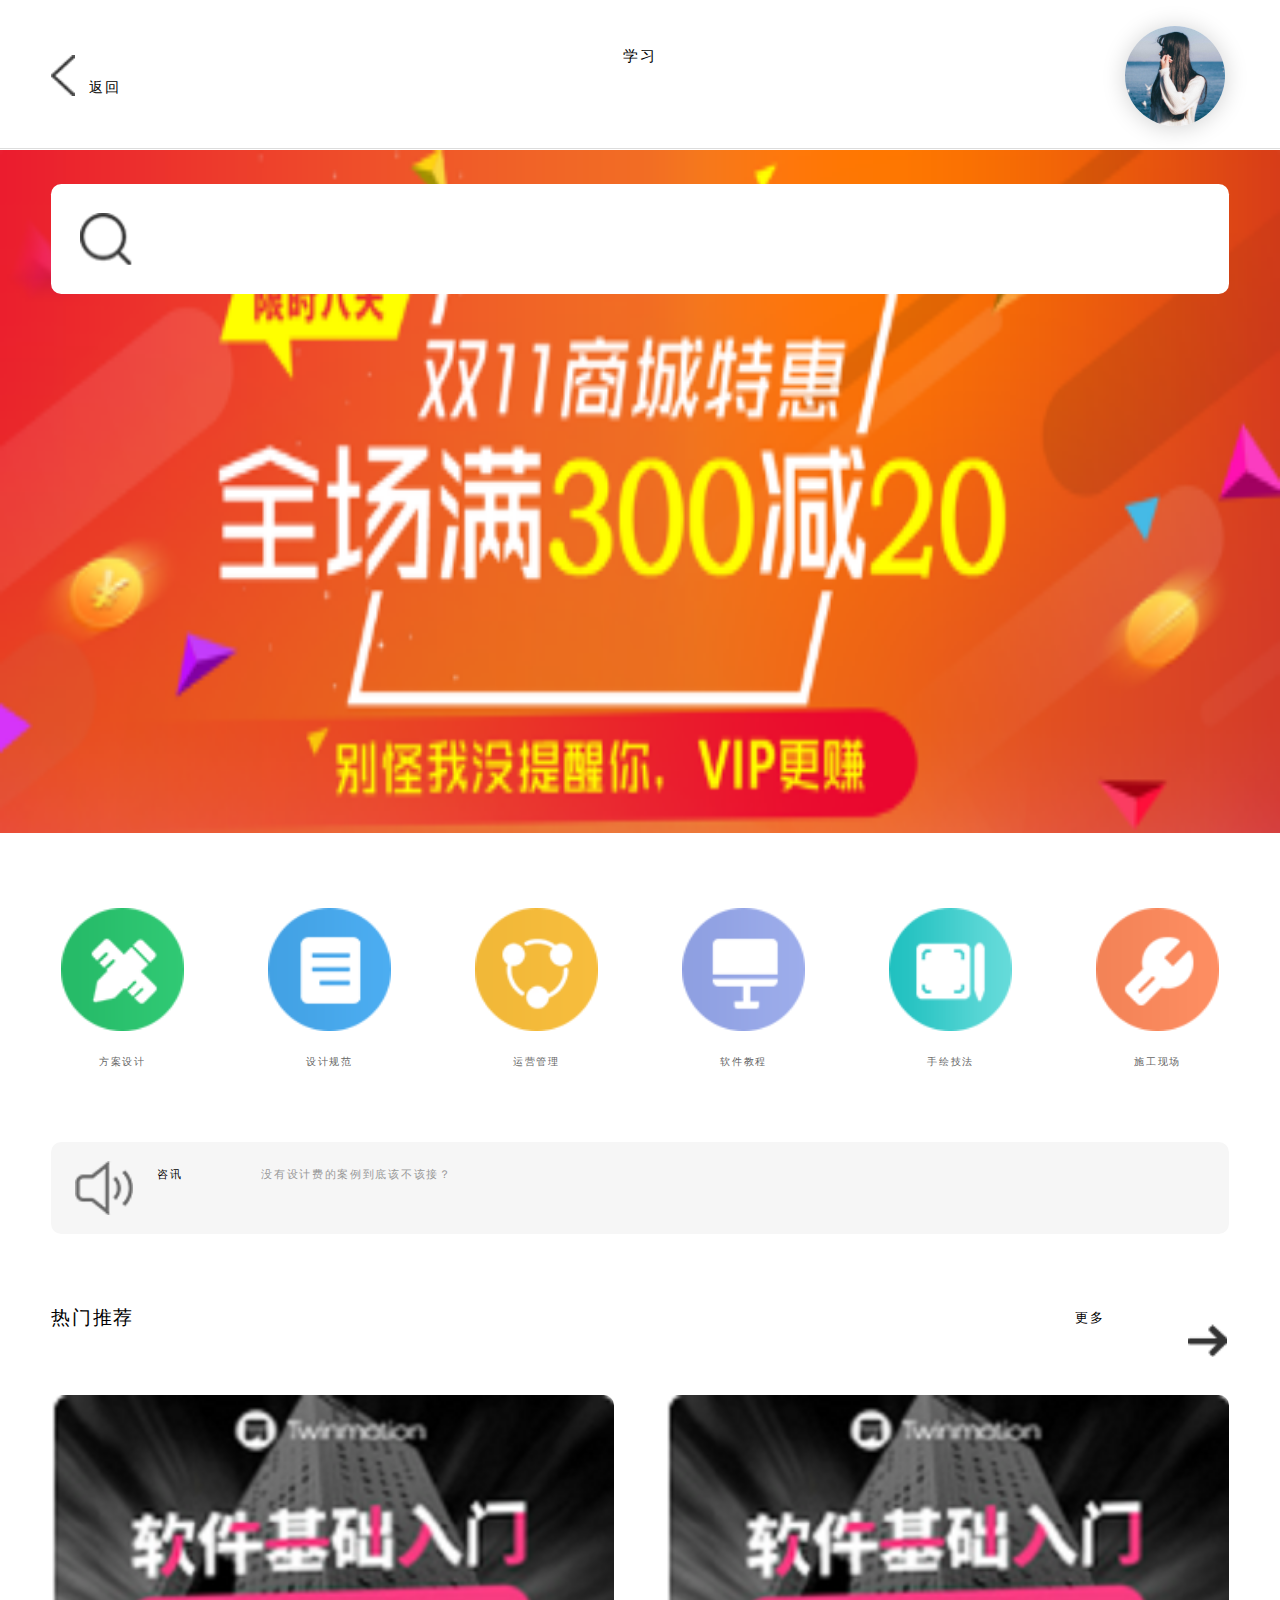
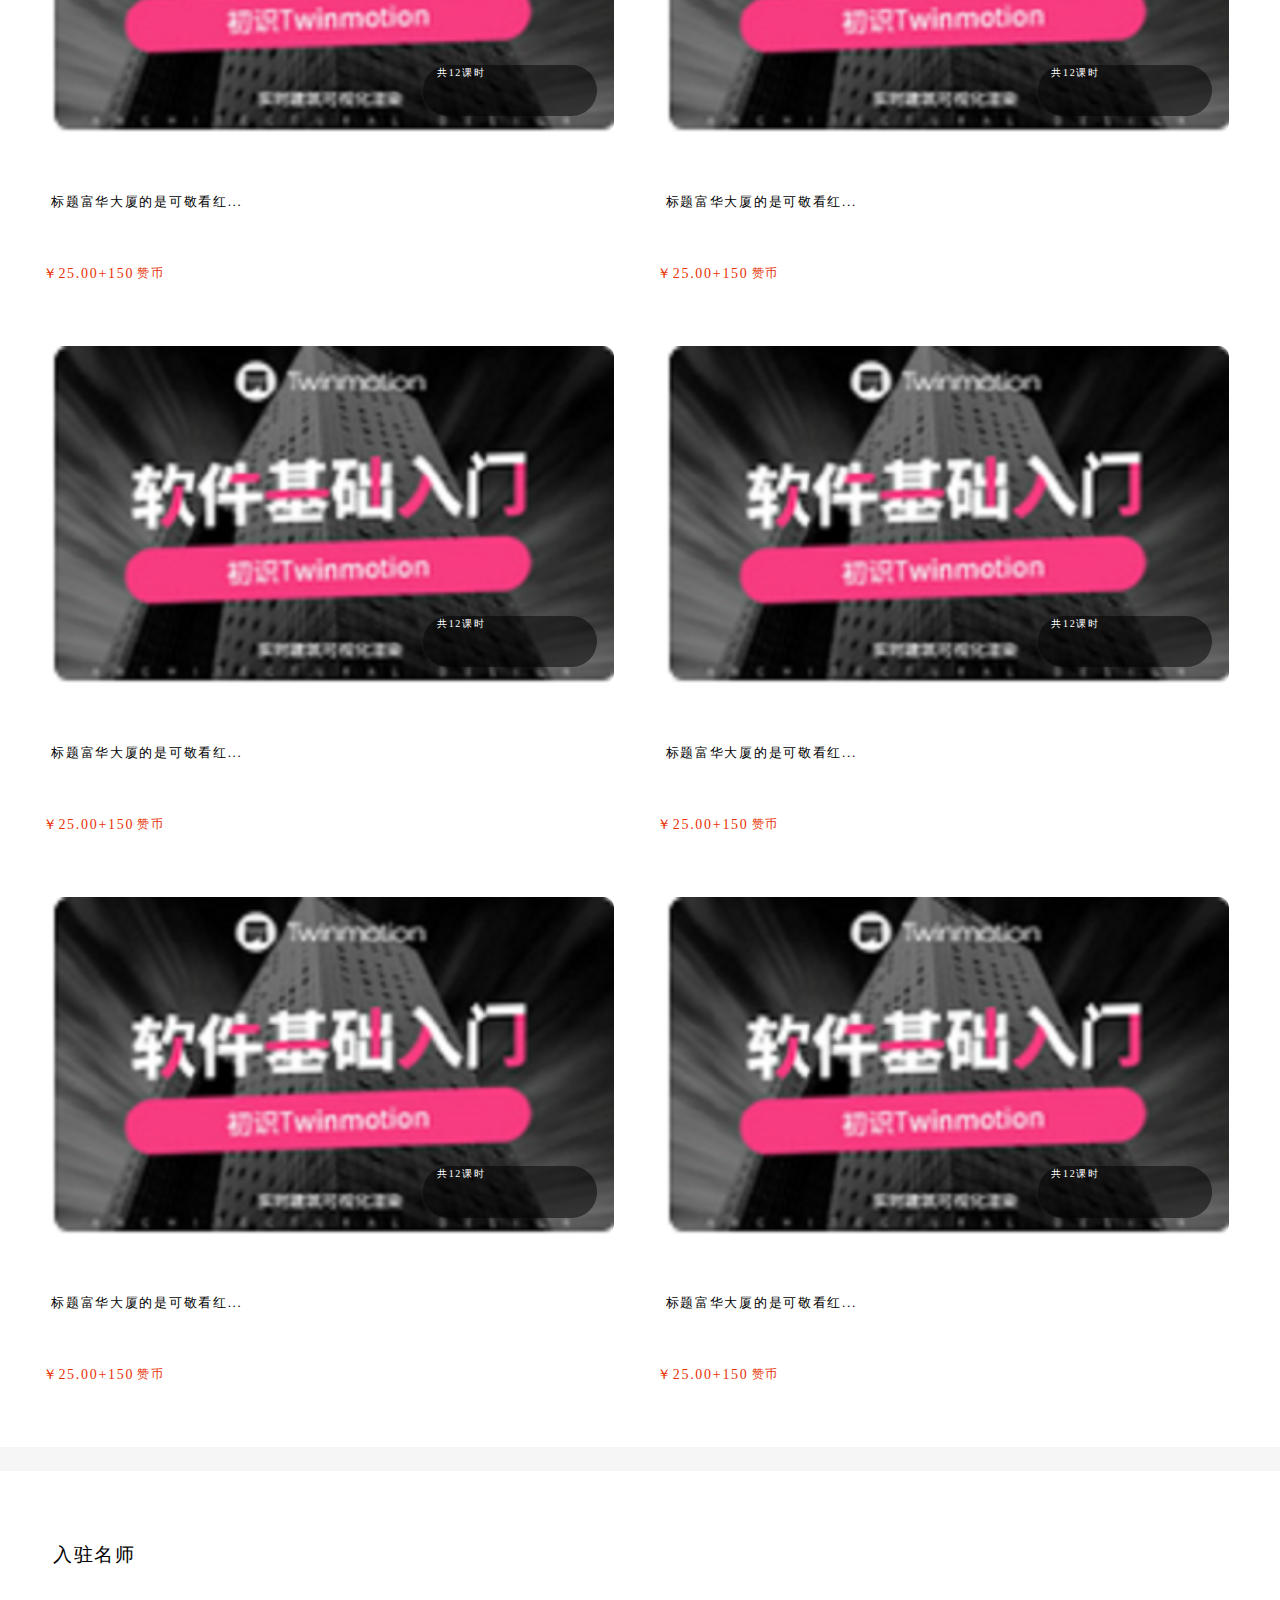
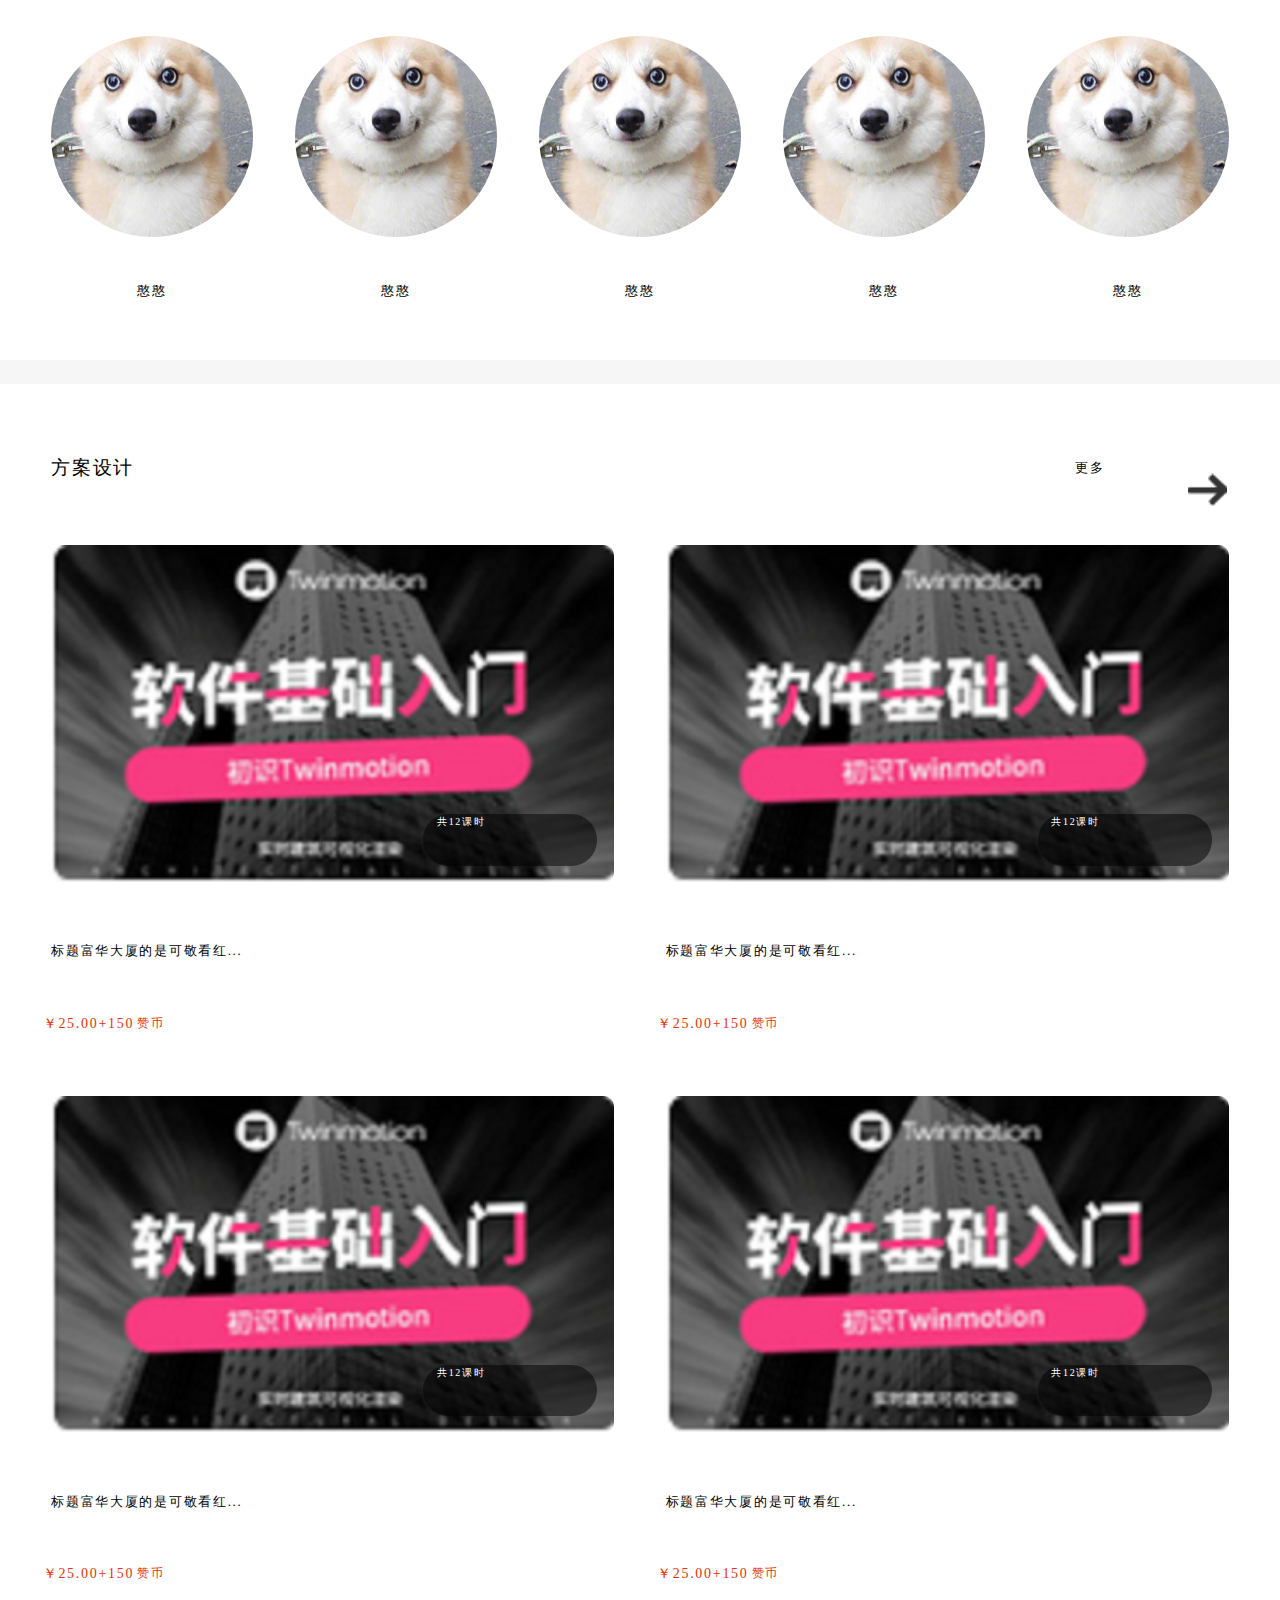
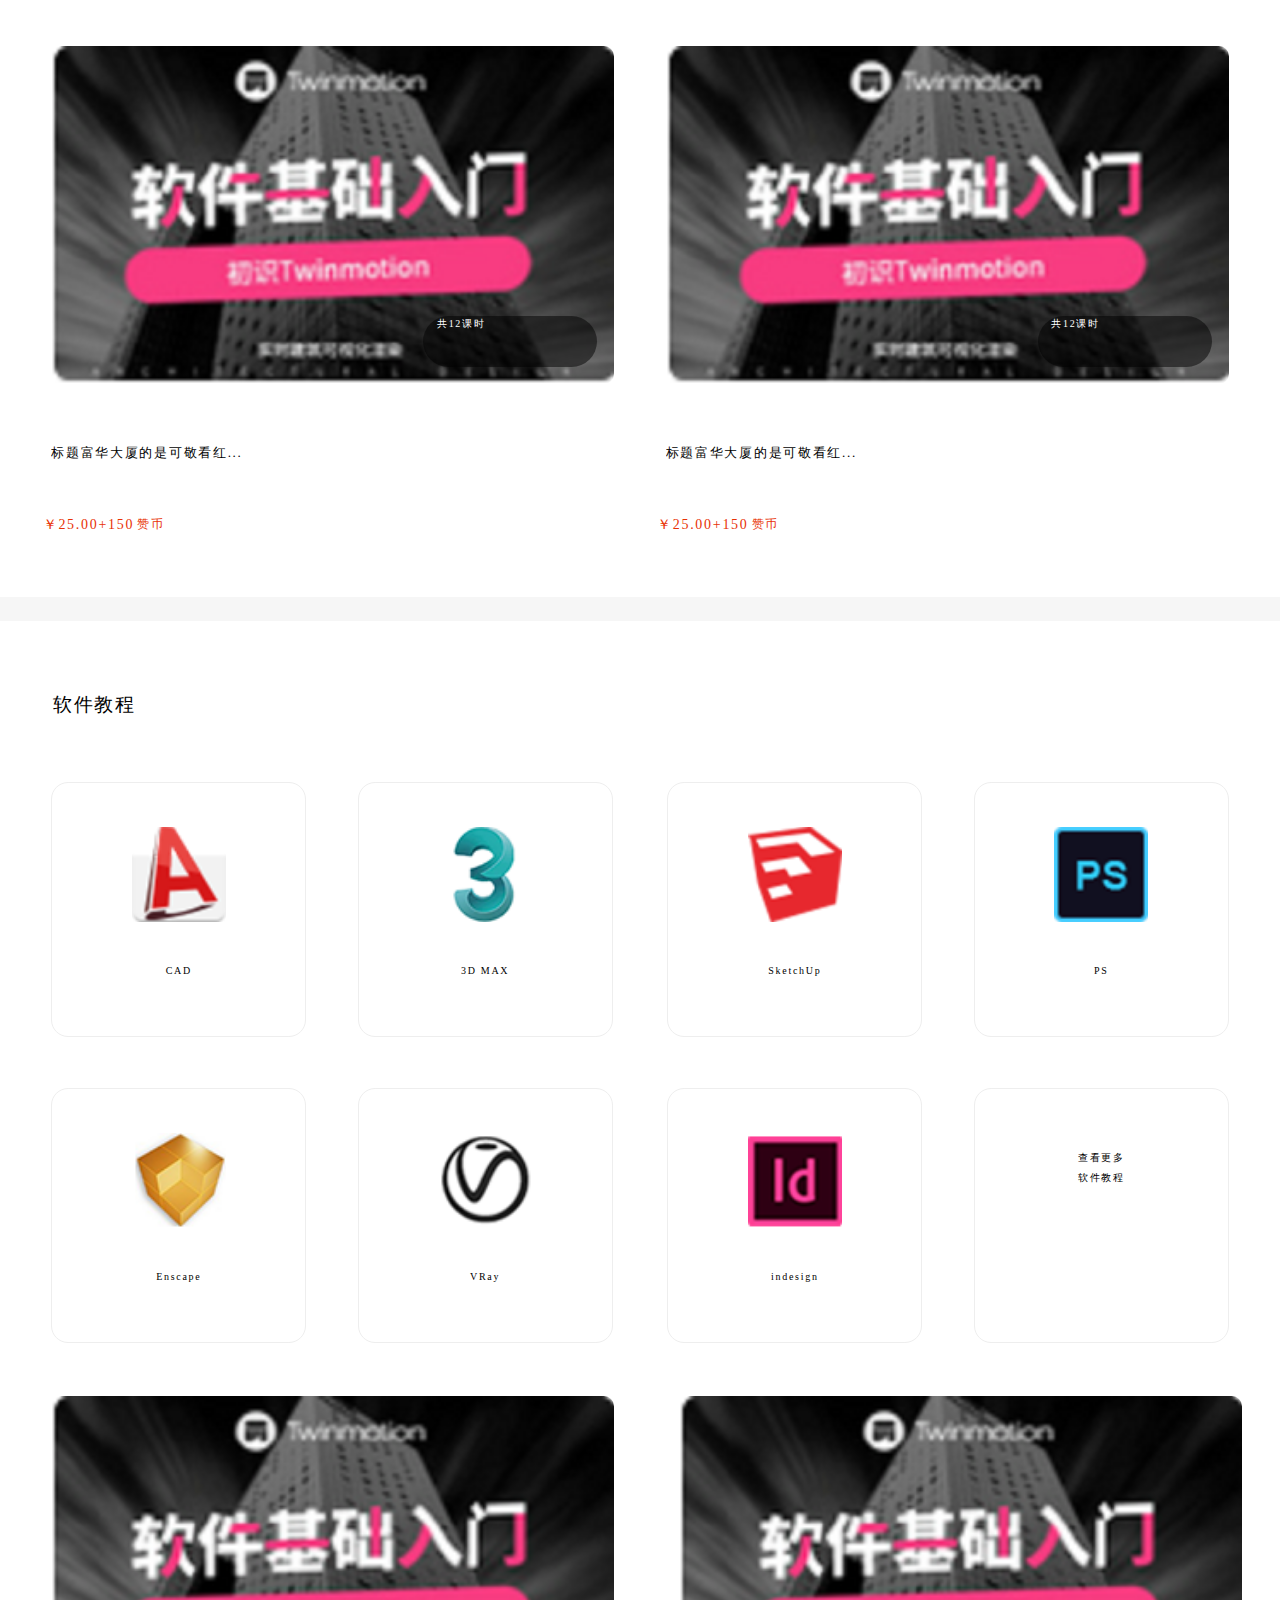
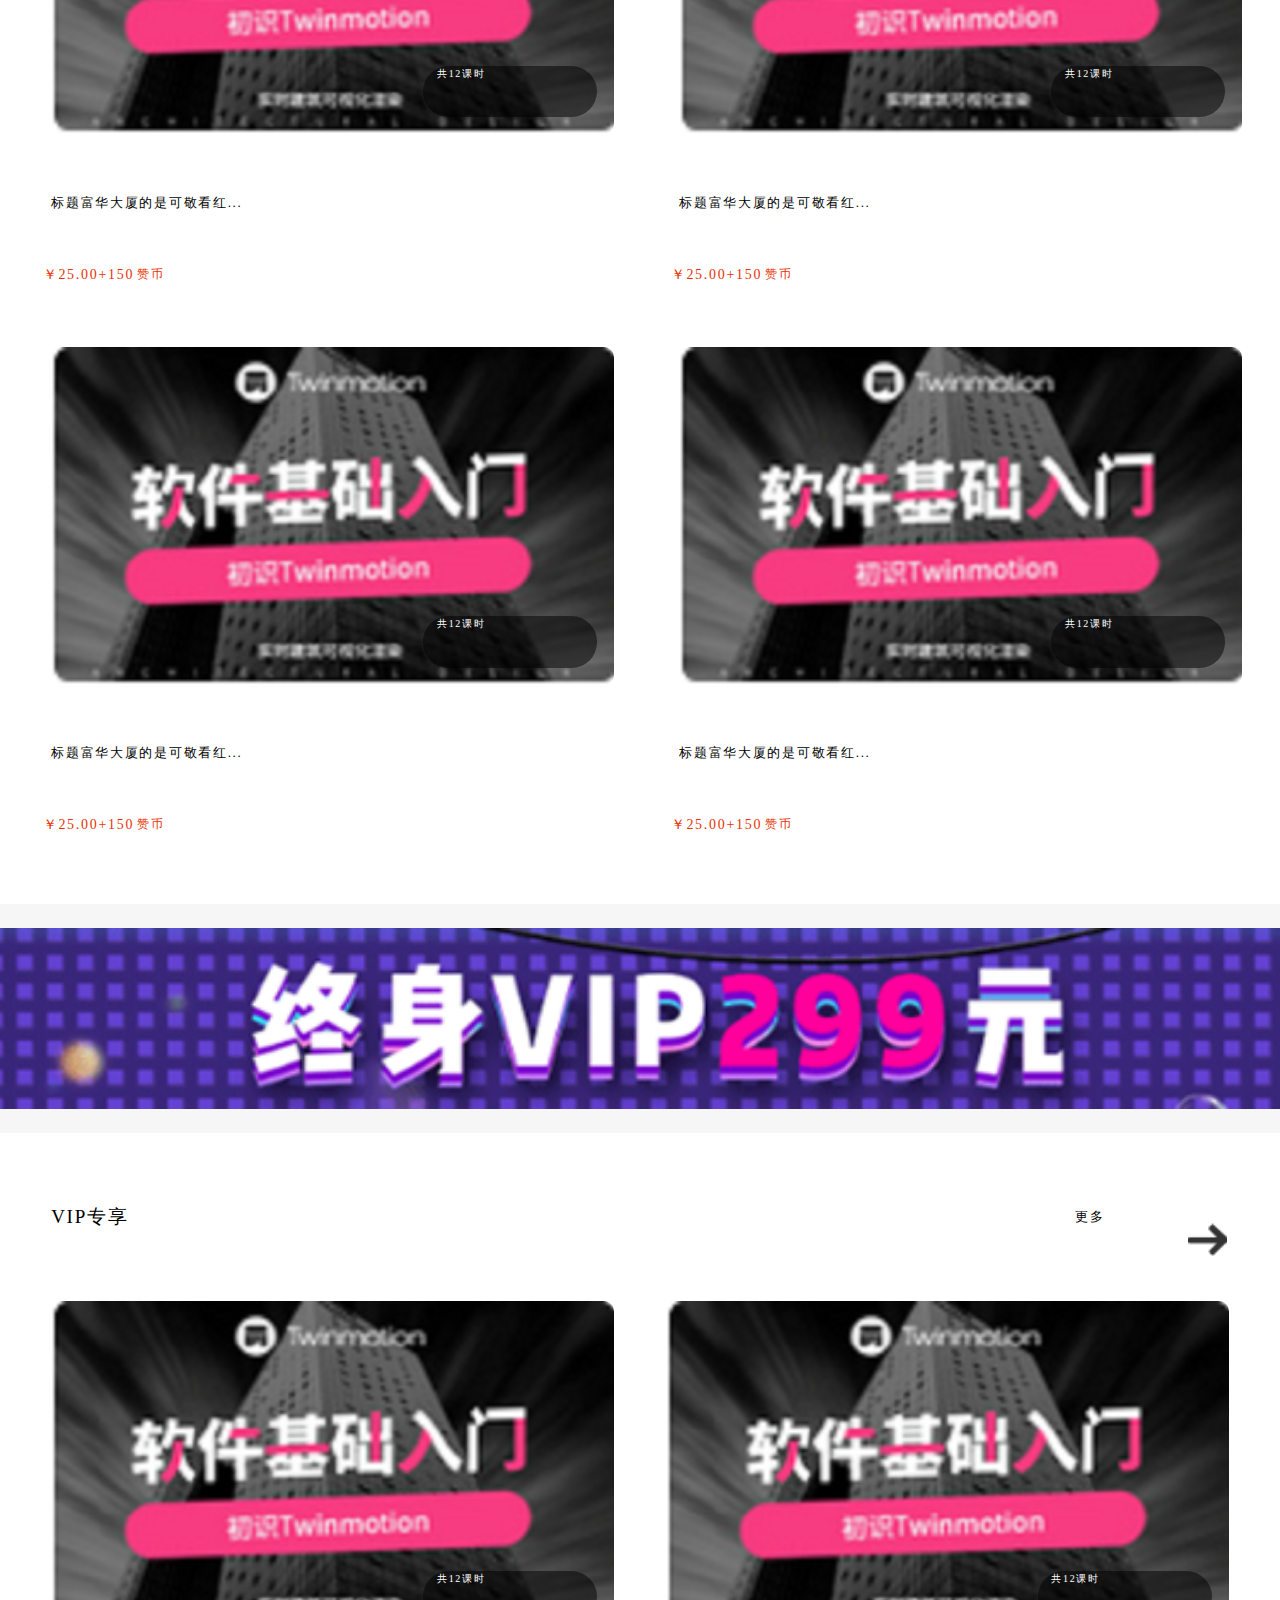
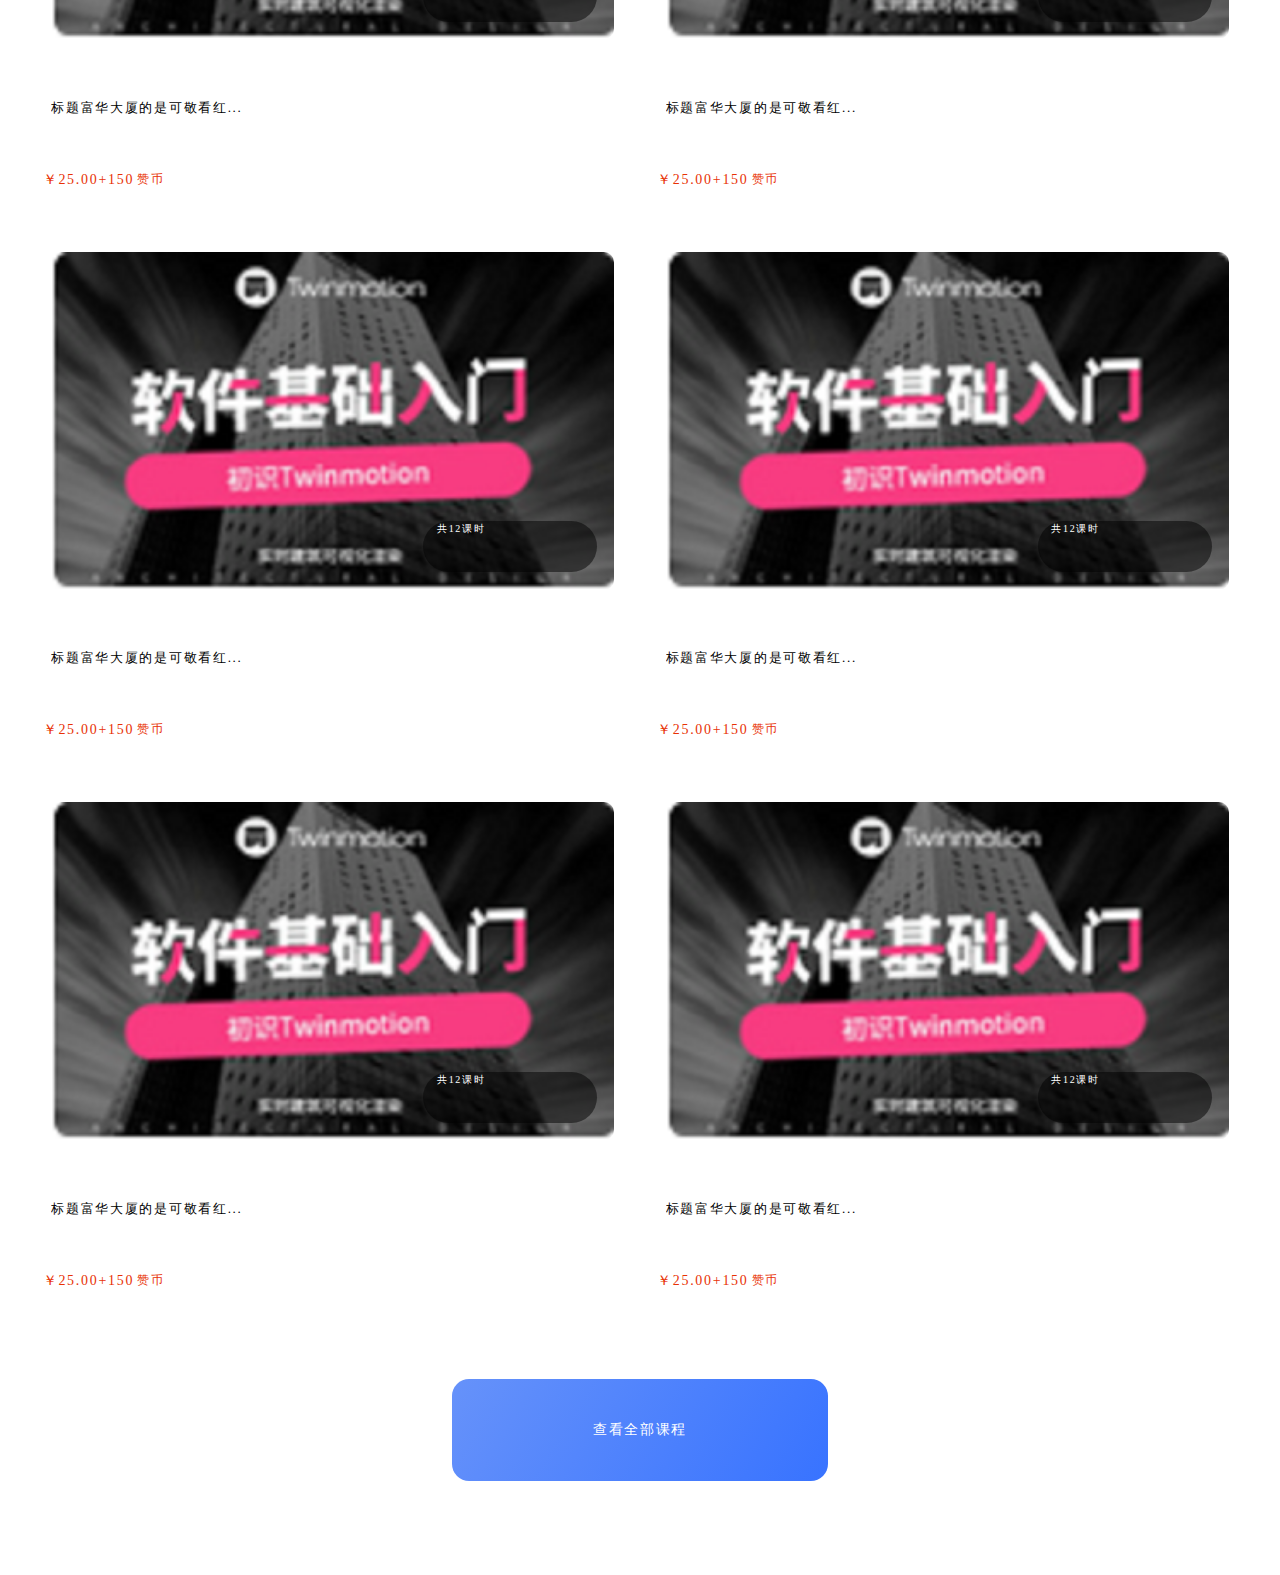
==== commit b5a5fb21: "小修改" ====
--- a/index.html
+++ b/index.html
@@ -28,6 +28,18 @@
 		        </div>
 		    </div>
 		</div>
+		<search class="search">
+			<div class="search_box">
+				<form action="">
+					<div class="sk" style="position: relative;">
+						<img src="image/curriculum/search.png" alt="搜索">
+						<!-- 没有button标签时的宽度为596，有button标签时的宽度为512 -->
+						<input type="text">
+						<!-- <button>取消</button> -->
+					</div>
+				</form>
+			</div>
+		</search>
 		<div class="nav">
 			<div class="nav-1">
 				<a href="">
--- a/css/index.css
+++ b/css/index.css
@@ -28,11 +28,32 @@
 [data-dpr="3"] .header p { line-height: 49.4505494505px; }
 [data-dpr="3.5"] .header p { line-height: 52.5px; }
 
-.main { width: 100%; background: white; padding-top: 3.6875rem; }
-.main .scroll { padding-left: 0.9375rem; padding-right: 0.9375rem; height: 8.375rem; }
-.main .scroll .container { width: 100%; height: 100%; overflow: hidden; position: relative; margin: 0 auto; border-radius: 0.1875rem; }
+.main { width: 100%; background: white; padding-top: 2.75rem; }
+.main .scroll { height: 12.5rem; }
+.main .scroll .container { width: 100%; height: 100%; overflow: hidden; position: relative; margin: 0 auto; }
 .main .scroll .container .list { width: 500%; height: 100%; position: absolute; }
 .main .scroll .container .list > img { float: left; width: 20%; height: 100%; }
+.main .search { width: 100%; height: 2rem; position: absolute; top: 3.375rem; -webkit-transition: all 500ms ease-in-out; transition: 500ms ease-in-out; }
+.main .search .search_box { height: 100%; margin: 0 0.9375rem; background: #fff; border-radius: 0.1875rem; }
+.main .search .search_box img { position: absolute; width: 0.9375rem; height: 0.9375rem; top: 0.53125rem; left: 0.53125rem; z-index: 2; }
+.main .search .search_box input { position: absolute; height: 1.25rem; font-size: 15px; font-family: PingFang SC; font-weight: 400; letter-spacing: 0.03125rem; color: #000; line-height: 15px; width: 18.625rem; border: none; padding: 0.375rem 0 0.375rem 0; margin: 0 0.9375rem 0 2rem; border-radius: 0.1875rem; -webkit-appearance: none; outline: none; background: transparent; }
+[data-dpr="2"] .main .search .search_box input { font-size: 30px; }
+[data-dpr="2.625"] .main .search .search_box input { font-size: 39.375px; }
+[data-dpr="3"] .main .search .search_box input { font-size: 49.4505494505px; }
+[data-dpr="3.5"] .main .search .search_box input { font-size: 52.5px; }
+[data-dpr="2"] .main .search .search_box input { line-height: 30px; }
+[data-dpr="2.625"] .main .search .search_box input { line-height: 39.375px; }
+[data-dpr="3"] .main .search .search_box input { line-height: 49.4505494505px; }
+[data-dpr="3.5"] .main .search .search_box input { line-height: 52.5px; }
+.main .search .search_box button { font-size: 14px; font-family: PingFang SC; font-weight: 400; letter-spacing: 0.03125rem; color: black; line-height: 32px; position: absolute; top: 0px; right: 0px; padding: 0 0 0 0.9375rem; border: none; font-size: 15px; background: transparent; }
+[data-dpr="2"] .main .search .search_box button { font-size: 28px; }
+[data-dpr="2.625"] .main .search .search_box button { font-size: 36.75px; }
+[data-dpr="3"] .main .search .search_box button { font-size: 46.1538461538px; }
+[data-dpr="3.5"] .main .search .search_box button { font-size: 49px; }
+[data-dpr="2"] .main .search .search_box button { line-height: 64px; }
+[data-dpr="2.625"] .main .search .search_box button { line-height: 84px; }
+[data-dpr="3"] .main .search .search_box button { line-height: 105.4945054945px; }
+[data-dpr="3.5"] .main .search .search_box button { line-height: 112px; }
 .main .nav { margin-top: 1.375rem; margin-bottom: 1.375rem; padding-left: 0.34375rem; padding-right: 0.34375rem; display: flex; }
 .main .nav div { width: 16.6666667%; text-align: center; }
 .main .nav div img { width: 2.25rem; height: 2.25rem; }
